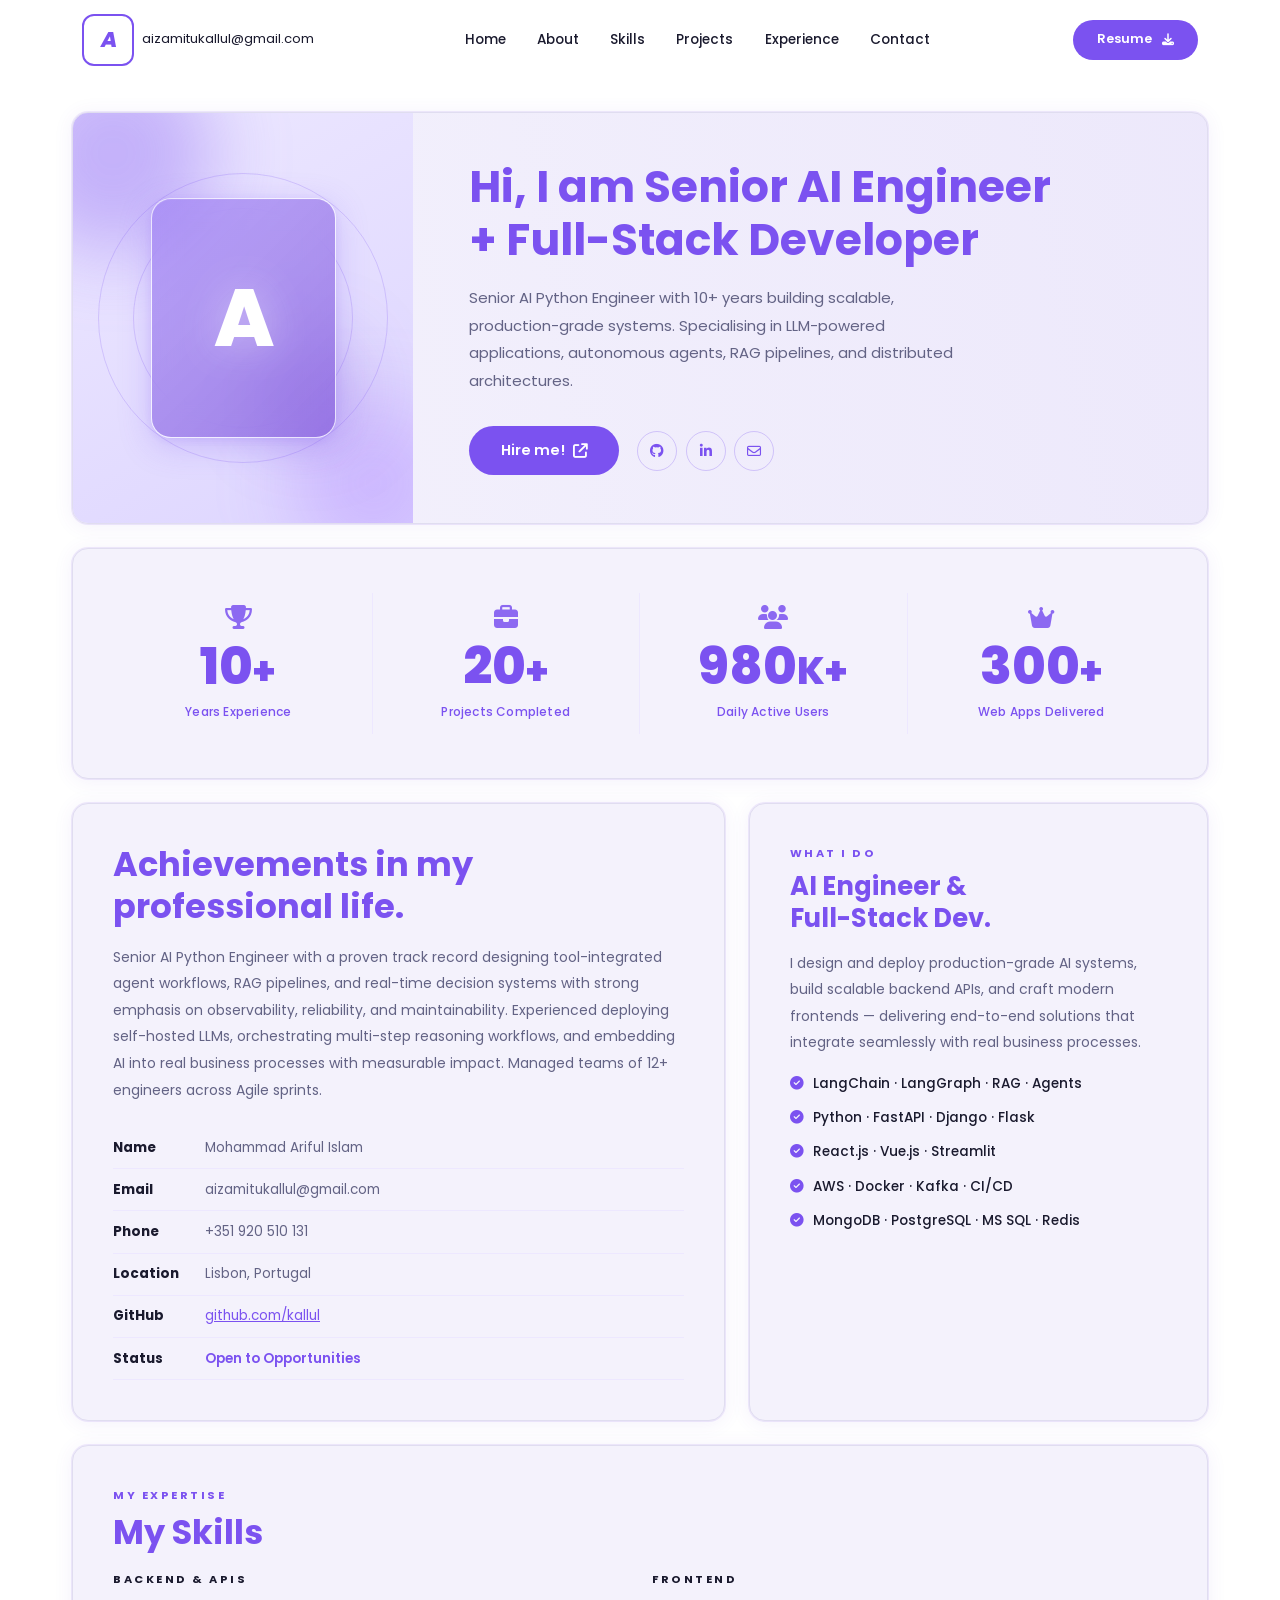
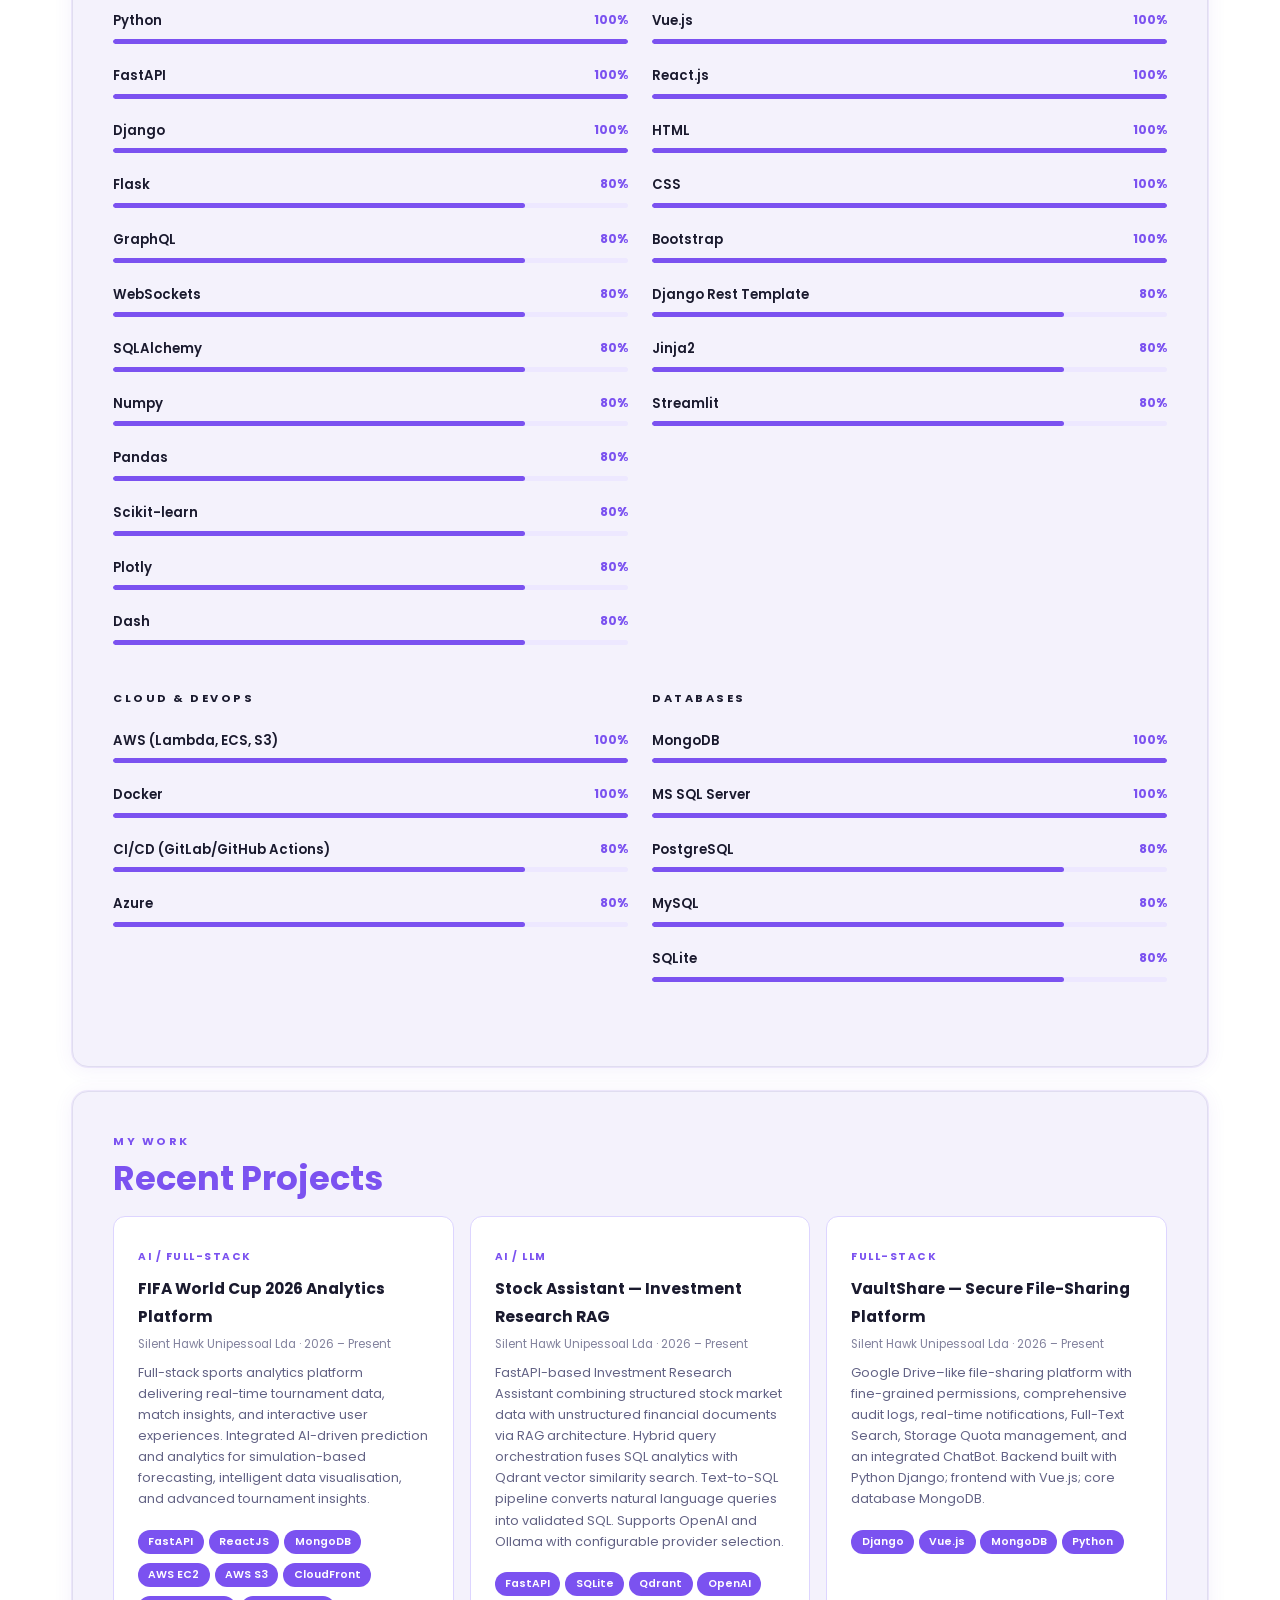
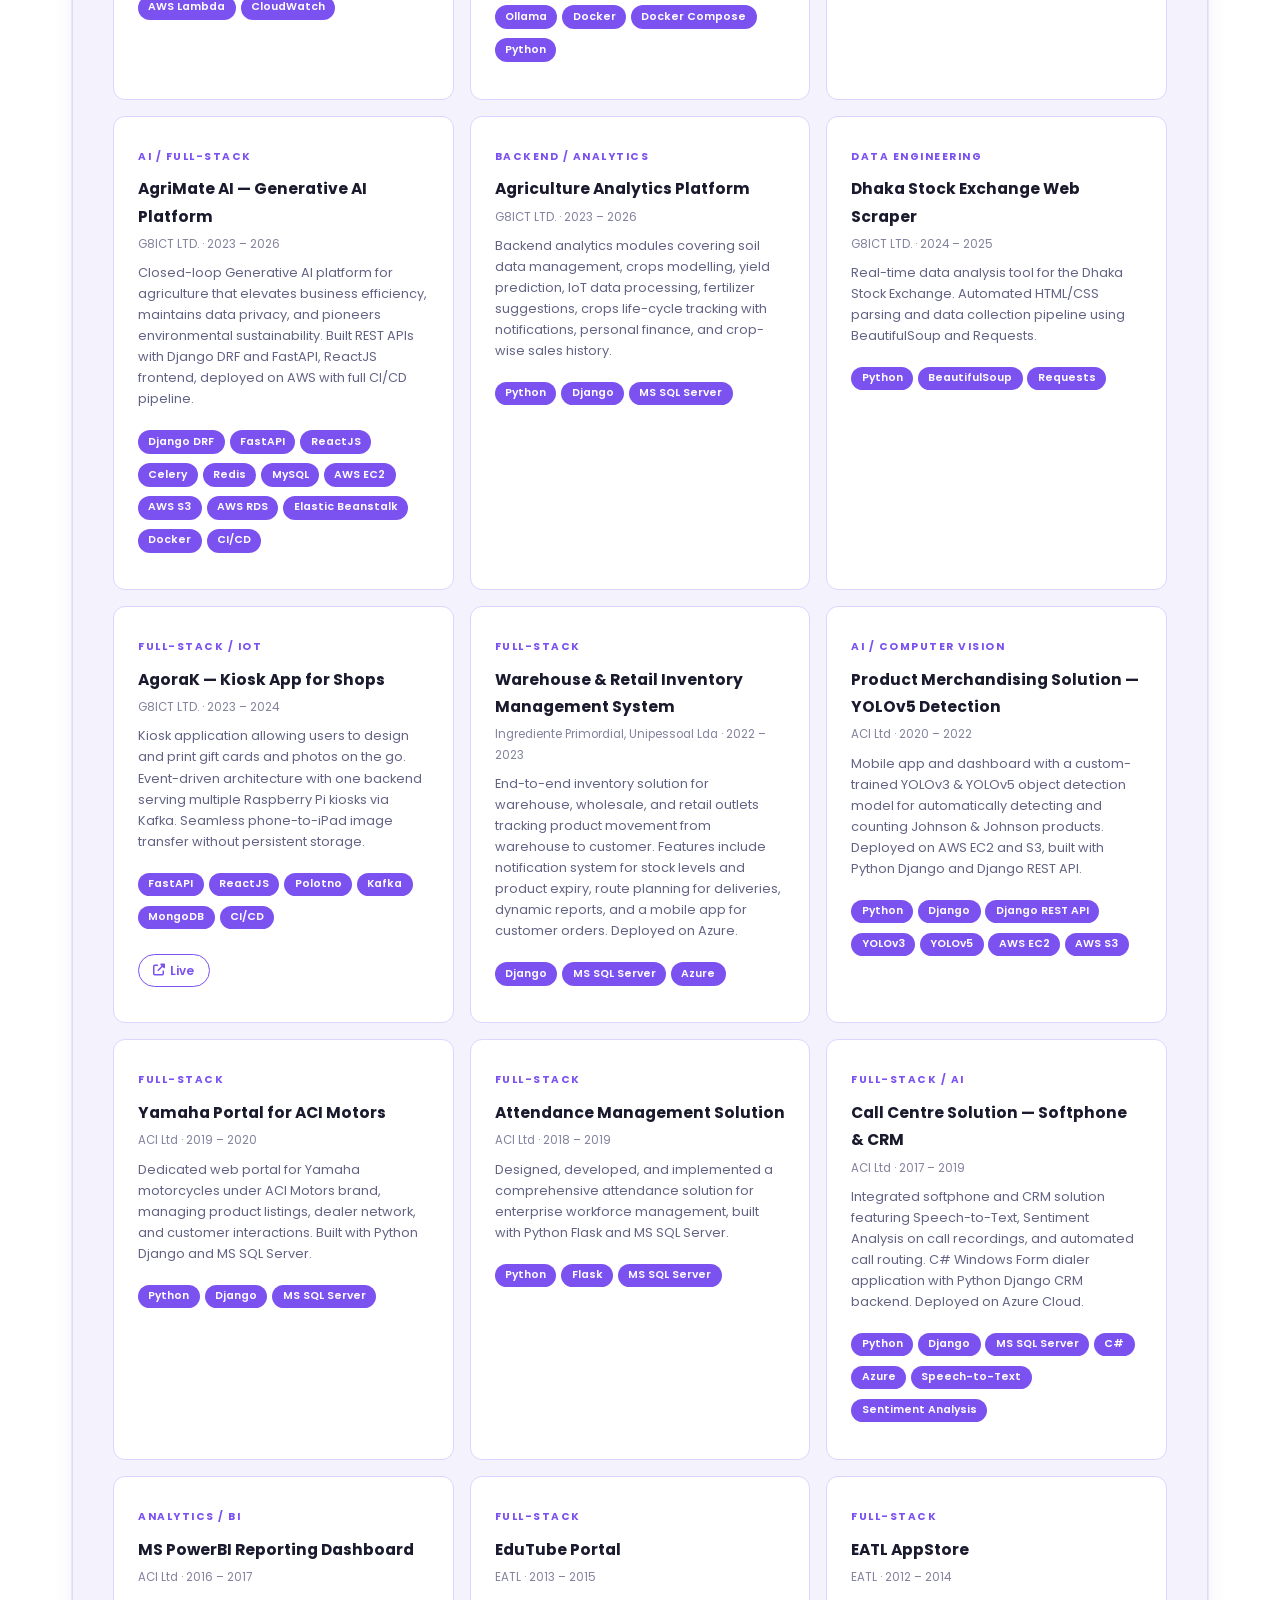
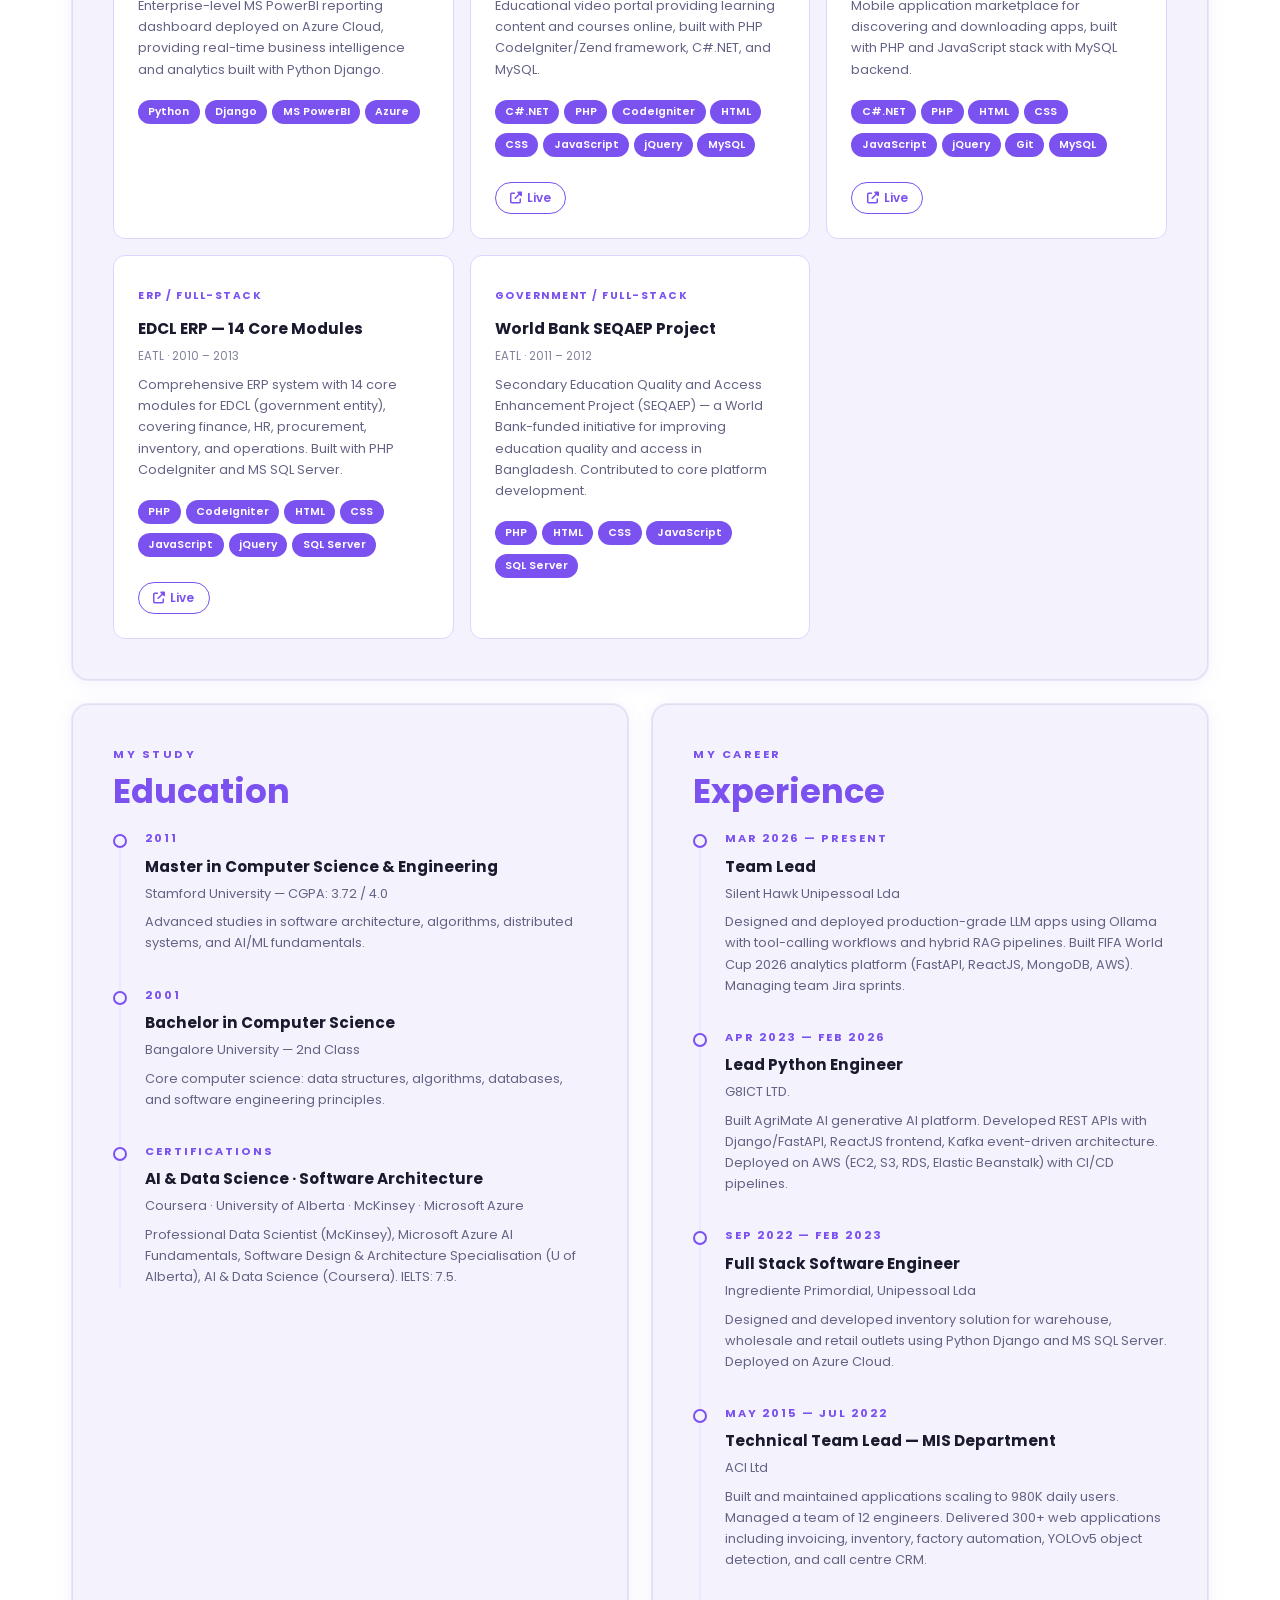
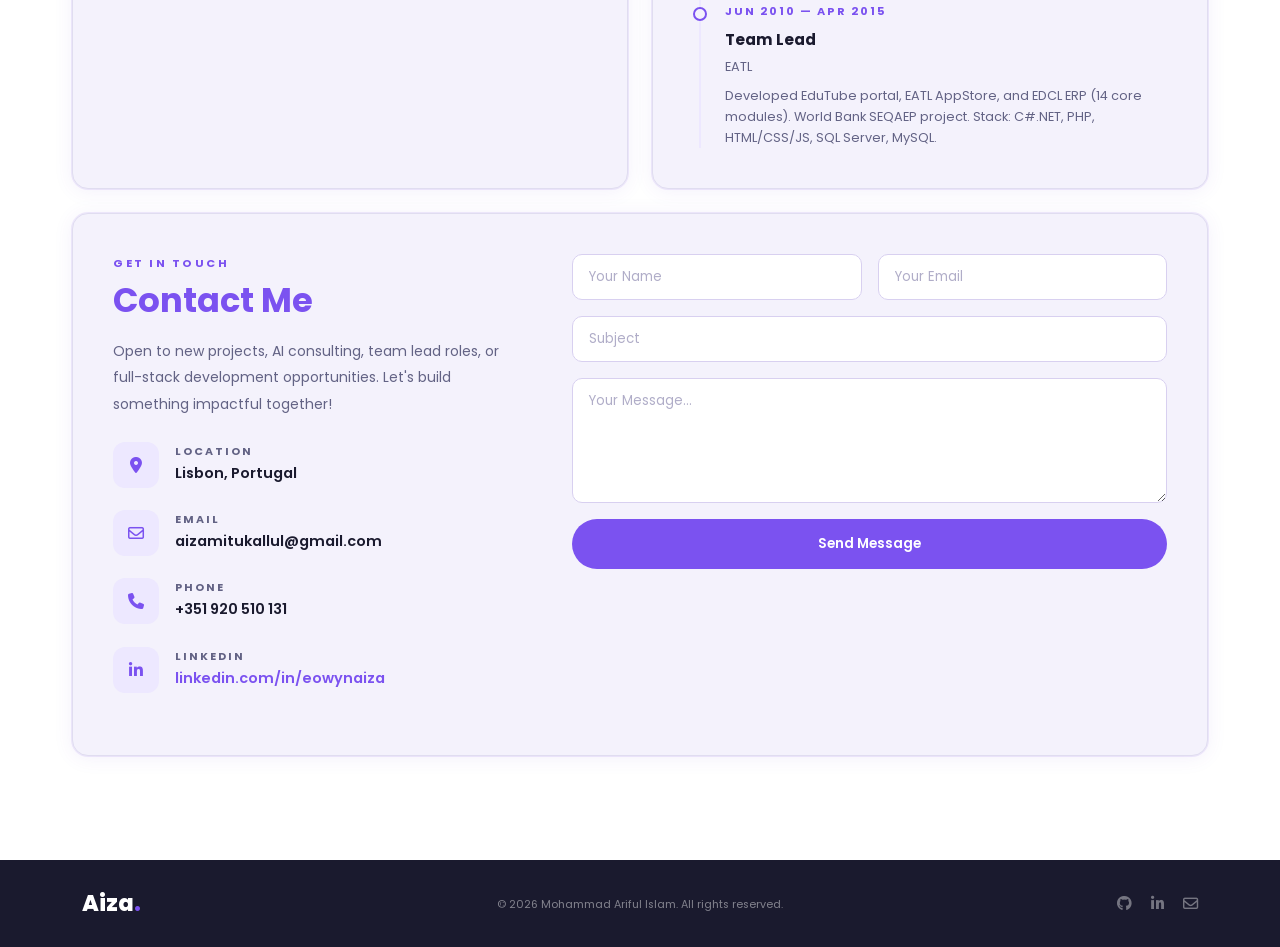
==== docs/index.html @ da704d77 "Deploy static portfolio to GitHub Pages - Rendered FastAPI/Jinja2 templates to static HTML - Embedde" ====
<!DOCTYPE html>
<html lang="en">
<head>
  <meta charset="UTF-8" />
  <meta name="viewport" content="width=device-width, initial-scale=1.0" />
  <title>Mohammad Ariful Islam | Senior AI Python Engineer & Full-Stack Developer</title>

  <!-- Google Fonts: Poppins -->
  <link rel="preconnect" href="https://fonts.googleapis.com">
  <link rel="preconnect" href="https://fonts.gstatic.com" crossorigin>
  <link href="https://fonts.googleapis.com/css2?family=Poppins:wght@300;400;500;600;700;800&display=swap" rel="stylesheet">

  <!-- Font Awesome 6 -->
  <link rel="stylesheet" href="https://cdnjs.cloudflare.com/ajax/libs/font-awesome/6.5.1/css/all.min.css" />

  <!-- Bootstrap 5 -->
  <link href="https://cdn.jsdelivr.net/npm/bootstrap@5.3.3/dist/css/bootstrap.min.css" rel="stylesheet" />

  <!-- Custom CSS -->
  <link rel="stylesheet" href="static/css/custom.css" />
</head>
<body>

  <!-- ─── Navbar ─────────────────────────────────────────────── -->
  <nav class="navbar navbar-expand-lg fixed-top" id="mainNav">
    <div class="container">

      <!-- Brand: logo mark + email -->
      <div class="d-flex align-items-center gap-2 me-4">
        <a href="/" class="brand-mark text-decoration-none">A</a>
        <span class="brand-email d-none d-lg-block">aizamitukallul@gmail.com</span>
      </div>

      <!-- Hamburger -->
      <button class="navbar-toggler" type="button"
              data-bs-toggle="collapse" data-bs-target="#navMenu"
              aria-label="Toggle navigation">
        <span class="navbar-toggler-icon"></span>
      </button>

      <!-- Links + CTA -->
      <div class="collapse navbar-collapse" id="navMenu">
        <ul class="navbar-nav mx-auto align-items-center gap-1">
          <li class="nav-item"><a class="nav-link" href="#hero">Home</a></li>
          <li class="nav-item"><a class="nav-link" href="#about">About</a></li>
          <li class="nav-item"><a class="nav-link" href="#skills">Skills</a></li>
          <li class="nav-item"><a class="nav-link" href="#projects">Projects</a></li>
          <li class="nav-item"><a class="nav-link" href="#experience">Experience</a></li>
          <li class="nav-item"><a class="nav-link" href="#contact">Contact</a></li>
        </ul>
        <a href="#contact" class="btn-resume ms-lg-3">
          Resume <i class="fas fa-download ms-1" style="font-size:.75rem;"></i>
        </a>
      </div>

    </div>
  </nav>

  <!-- ─── Page content ────────────────────────────────────────── -->
  <main>
<div class="content-wrapper">

  <!-- ═══ HERO CARD ════════════════════════════════════════════ -->
  <section id="hero" class="card-block mb-4 hero-section style-2">
    <div class="hero-inner">

      <!-- Profile photo — glass + animated -->
      <div class="hero-photo-col">
        <!-- Animated blurred orbs (background depth) -->
        <span class="ph-orb ph-orb-1"></span>
        <span class="ph-orb ph-orb-2"></span>
        <span class="ph-orb ph-orb-3"></span>
        <!-- Pulsing rings -->
        <span class="ph-ring ph-ring-1"></span>
        <span class="ph-ring ph-ring-2"></span>
        <!-- Glass card -->
        <div class="ph-glass-card">
          <img src="static/images/profile.jpg"
               alt="Mohammad Ariful Islam" class="hero-photo"
               id="heroPhoto"
               onerror="this.style.display='none';document.getElementById('heroFallback').style.display='flex';" />
          <div class="hero-fallback" id="heroFallback">A</div>
        </div>
      </div>

      <!-- Text -->
      <div class="hero-text-col">
        <h1 class="hero-title">
          Hi, I am Senior AI Engineer<br>+ Full-Stack Developer
        </h1>
        <p class="hero-desc">
          Senior AI Python Engineer with 10+ years building scalable, production-grade systems.
          Specialising in LLM-powered applications, autonomous agents, RAG pipelines,
          and distributed architectures.
        </p>
        <div class="hero-actions">
          <a href="#contact" class="btn-hire">
            Hire me! <i class="fas fa-arrow-up-right-from-square"></i>
          </a>
          <div class="hero-socials">
            <a href="https://github.com/kallul" aria-label="GitHub" target="_blank" rel="noopener"><i class="fab fa-github"></i></a>
            <a href="https://www.linkedin.com/in/eowynaiza/" aria-label="LinkedIn" target="_blank" rel="noopener"><i class="fab fa-linkedin-in"></i></a>
            <a href="mailto:aizamitukallul@gmail.com" aria-label="Email"><i class="far fa-envelope"></i></a>
          </div>
        </div>
      </div>

    </div>
  </section>

  <!-- ═══ STATS CARD ═══════════════════════════════════════════ -->
  <section id="stats" class="card-block mb-4">
    <div class="stats-grid">

      <div class="stat-col">
        <i class="fas fa-trophy stat-icon"></i>
        <div class="stat-number-row">
          <span class="stat-num" data-target="10">0</span><span class="stat-sfx">+</span>
        </div>
        <div class="stat-lbl">Years Experience</div>
      </div>

      <div class="stat-col">
        <i class="fas fa-briefcase stat-icon"></i>
        <div class="stat-number-row">
          <span class="stat-num" data-target="20">0</span><span class="stat-sfx">+</span>
        </div>
        <div class="stat-lbl">Projects Completed</div>
      </div>

      <div class="stat-col">
        <i class="fas fa-users stat-icon"></i>
        <div class="stat-number-row">
          <span class="stat-num" data-target="980">0</span><span class="stat-sfx">K+</span>
        </div>
        <div class="stat-lbl">Daily Active Users</div>
      </div>

      <div class="stat-col">
        <i class="fas fa-crown stat-icon"></i>
        <div class="stat-number-row">
          <span class="stat-num" data-target="300">0</span><span class="stat-sfx">+</span>
        </div>
        <div class="stat-lbl">Web Apps Delivered</div>
      </div>

    </div>
  </section>

  <!-- ═══ ABOUT ROW — two cards side by side ═══════════════════ -->
  <div class="row g-4 mb-4">

    <!-- Left: achievements / background -->
    <div class="col-lg-7">
      <section id="about" class="card-block h-100">
        <div class="card-inner">
          <p class="blk-title">
            Achievements in my<br>professional life.
          </p>
          <p class="blk-body">
            Senior AI Python Engineer with a proven track record designing tool-integrated agent
            workflows, RAG pipelines, and real-time decision systems with strong emphasis on
            observability, reliability, and maintainability. Experienced deploying self-hosted LLMs,
            orchestrating multi-step reasoning workflows, and embedding AI into real business processes
            with measurable impact. Managed teams of 12+ engineers across Agile sprints.
          </p>
          <ul class="info-list mt-4">
            <li><span class="info-key">Name</span><span class="info-val">Mohammad Ariful Islam</span></li>
            <li><span class="info-key">Email</span><span class="info-val">aizamitukallul@gmail.com</span></li>
            <li><span class="info-key">Phone</span><span class="info-val">+351 920 510 131</span></li>
            <li><span class="info-key">Location</span><span class="info-val">Lisbon, Portugal</span></li>
            <li><span class="info-key">GitHub</span><span class="info-val"><a href="https://github.com/kallul" target="_blank" rel="noopener" style="color:var(--primary)">github.com/kallul</a></span></li>
            <li><span class="info-key">Status</span><span class="info-val open">Open to Opportunities</span></li>
          </ul>
        </div>
      </section>
    </div>

    <!-- Right: specialty -->
    <div class="col-lg-5">
      <div class="card-block h-100">
        <div class="card-inner">
          <p class="blk-tag">What I Do</p>
          <p class="blk-title sm">AI Engineer &amp;<br>Full-Stack Dev.</p>
          <p class="blk-body">
            I design and deploy production-grade AI systems, build scalable backend
            APIs, and craft modern frontends — delivering end-to-end solutions that
            integrate seamlessly with real business processes.
          </p>
          <div class="specialty-list mt-3">
            <div class="specialty-item">
              <i class="fas fa-check-circle"></i> LangChain · LangGraph · RAG · Agents
            </div>
            <div class="specialty-item">
              <i class="fas fa-check-circle"></i> Python · FastAPI · Django · Flask
            </div>
            <div class="specialty-item">
              <i class="fas fa-check-circle"></i> React.js · Vue.js · Streamlit
            </div>
            <div class="specialty-item">
              <i class="fas fa-check-circle"></i> AWS · Docker · Kafka · CI/CD
            </div>
            <div class="specialty-item">
              <i class="fas fa-check-circle"></i> MongoDB · PostgreSQL · MS SQL · Redis
            </div>
          </div>
        </div>
      </div>
    </div>

  </div>

  <!-- ═══ SKILLS CARD ══════════════════════════════════════════ -->
  <section id="skills" class="card-block mb-4">
    <div class="card-inner">
      <p class="blk-tag">My Expertise</p>
      <p class="blk-title">My Skills</p>
      <div class="row" id="skills-grid">
        <div class="col-12 text-center py-5">
          <div class="spinner-border spinner-border-sm me-2" style="color:var(--primary);" role="status"></div>
          <span class="blk-body">Loading skills…</span>
        </div>
      </div>
    </div>
  </section>

  <!-- ═══ PROJECTS CARD ════════════════════════════════════════ -->
  <section id="projects" class="card-block mb-4">
    <div class="card-inner">
      <p class="blk-tag">My Work</p>
      <p class="blk-title">Recent Projects</p>
      <div class="row g-3" id="projects-grid">
        <div class="col-12 text-center py-5">
          <div class="spinner-border spinner-border-sm me-2" style="color:var(--primary);" role="status"></div>
          <span class="blk-body">Loading projects…</span>
        </div>
      </div>
    </div>
  </section>

  <!-- ═══ EXPERIENCE ROW — two cards ══════════════════════════ -->
  <div class="row g-4 mb-4" id="experience">

    <!-- Education -->
    <div class="col-lg-6">
      <div class="card-block h-100">
        <div class="card-inner">
          <p class="blk-tag">My Study</p>
          <p class="blk-title">Education</p>
          <div class="timeline">

            <div class="timeline-item">
              <div class="tl-date">2011</div>
              <div class="tl-role">Master in Computer Science &amp; Engineering</div>
              <div class="tl-co">Stamford University — CGPA: 3.72 / 4.0</div>
              <div class="tl-desc">Advanced studies in software architecture, algorithms, distributed systems, and AI/ML fundamentals.</div>
            </div>

            <div class="timeline-item">
              <div class="tl-date">2001</div>
              <div class="tl-role">Bachelor in Computer Science</div>
              <div class="tl-co">Bangalore University — 2nd Class</div>
              <div class="tl-desc">Core computer science: data structures, algorithms, databases, and software engineering principles.</div>
            </div>

            <div class="timeline-item">
              <div class="tl-date">Certifications</div>
              <div class="tl-role">AI &amp; Data Science · Software Architecture</div>
              <div class="tl-co">Coursera · University of Alberta · McKinsey · Microsoft Azure</div>
              <div class="tl-desc">Professional Data Scientist (McKinsey), Microsoft Azure AI Fundamentals, Software Design &amp; Architecture Specialisation (U of Alberta), AI &amp; Data Science (Coursera). IELTS: 7.5.</div>
            </div>

          </div>
        </div>
      </div>
    </div>

    <!-- Work Experience -->
    <div class="col-lg-6">
      <div class="card-block h-100">
        <div class="card-inner">
          <p class="blk-tag">My Career</p>
          <p class="blk-title">Experience</p>
          <div class="timeline">

            <div class="timeline-item">
              <div class="tl-date">Mar 2026 — Present</div>
              <div class="tl-role">Team Lead</div>
              <div class="tl-co">Silent Hawk Unipessoal Lda</div>
              <div class="tl-desc">Designed and deployed production-grade LLM apps using Ollama with tool-calling workflows and hybrid RAG pipelines. Built FIFA World Cup 2026 analytics platform (FastAPI, ReactJS, MongoDB, AWS). Managing team Jira sprints.</div>
            </div>

            <div class="timeline-item">
              <div class="tl-date">Apr 2023 — Feb 2026</div>
              <div class="tl-role">Lead Python Engineer</div>
              <div class="tl-co">G8ICT LTD.</div>
              <div class="tl-desc">Built AgriMate AI generative AI platform. Developed REST APIs with Django/FastAPI, ReactJS frontend, Kafka event-driven architecture. Deployed on AWS (EC2, S3, RDS, Elastic Beanstalk) with CI/CD pipelines.</div>
            </div>

            <div class="timeline-item">
              <div class="tl-date">Sep 2022 — Feb 2023</div>
              <div class="tl-role">Full Stack Software Engineer</div>
              <div class="tl-co">Ingrediente Primordial, Unipessoal Lda</div>
              <div class="tl-desc">Designed and developed inventory solution for warehouse, wholesale and retail outlets using Python Django and MS SQL Server. Deployed on Azure Cloud.</div>
            </div>

            <div class="timeline-item">
              <div class="tl-date">May 2015 — Jul 2022</div>
              <div class="tl-role">Technical Team Lead — MIS Department</div>
              <div class="tl-co">ACI Ltd</div>
              <div class="tl-desc">Built and maintained applications scaling to 980K daily users. Managed a team of 12 engineers. Delivered 300+ web applications including invoicing, inventory, factory automation, YOLOv5 object detection, and call centre CRM.</div>
            </div>

            <div class="timeline-item">
              <div class="tl-date">Jun 2010 — Apr 2015</div>
              <div class="tl-role">Team Lead</div>
              <div class="tl-co">EATL</div>
              <div class="tl-desc">Developed EduTube portal, EATL AppStore, and EDCL ERP (14 core modules). World Bank SEQAEP project. Stack: C#.NET, PHP, HTML/CSS/JS, SQL Server, MySQL.</div>
            </div>

          </div>
        </div>
      </div>
    </div>

  </div>

  <!-- ═══ CONTACT CARD ════════════════════════════════════════ -->
  <section id="contact" class="card-block mb-4">
    <div class="card-inner">
      <div class="row g-5">

        <!-- Info -->
        <div class="col-lg-5">
          <p class="blk-tag">Get In Touch</p>
          <p class="blk-title">Contact Me</p>
          <p class="blk-body mb-4">
            Open to new projects, AI consulting, team lead roles, or full-stack
            development opportunities. Let's build something impactful together!
          </p>

          <div class="contact-item">
            <div class="contact-icon"><i class="fas fa-map-marker-alt"></i></div>
            <div>
              <div class="contact-lbl">Location</div>
              <div class="contact-val">Lisbon, Portugal</div>
            </div>
          </div>

          <div class="contact-item">
            <div class="contact-icon"><i class="far fa-envelope"></i></div>
            <div>
              <div class="contact-lbl">Email</div>
              <div class="contact-val">aizamitukallul@gmail.com</div>
            </div>
          </div>

          <div class="contact-item">
            <div class="contact-icon"><i class="fas fa-phone"></i></div>
            <div>
              <div class="contact-lbl">Phone</div>
              <div class="contact-val">+351 920 510 131</div>
            </div>
          </div>

          <div class="contact-item">
            <div class="contact-icon"><i class="fab fa-linkedin-in"></i></div>
            <div>
              <div class="contact-lbl">LinkedIn</div>
              <div class="contact-val">
                <a href="https://www.linkedin.com/in/eowynaiza/" target="_blank" rel="noopener"
                   style="color:var(--primary);text-decoration:none;">linkedin.com/in/eowynaiza</a>
              </div>
            </div>
          </div>

        </div>

        <!-- Form -->
        <div class="col-lg-7">
          <form id="contact-form">
            <div class="row g-3">
              <div class="col-md-6">
                <input type="text" class="form-control" id="name" placeholder="Your Name" required />
              </div>
              <div class="col-md-6">
                <input type="email" class="form-control" id="email" placeholder="Your Email" required />
              </div>
              <div class="col-12">
                <input type="text" class="form-control" id="subject" placeholder="Subject" required />
              </div>
              <div class="col-12">
                <textarea class="form-control" id="message" rows="5" placeholder="Your Message…" required></textarea>
              </div>
              <div class="col-12">
                <button type="submit" class="btn-send">Send Message</button>
              </div>
              <div class="col-12">
                <div id="form-feedback"></div>
              </div>
            </div>
          </form>
        </div>

      </div>
    </div>
  </section>

</div>
</main>

  <!-- ─── Footer ──────────────────────────────────────────────── -->
  <footer>
    <div class="container">
      <div class="row align-items-center py-4">
        <div class="col-md-4 mb-3 mb-md-0">
          <div class="footer-logo">Aiza<span style="color:var(--primary)">.</span></div>
        </div>
        <div class="col-md-4 text-center mb-3 mb-md-0">
          <small>&copy; 2026 Mohammad Ariful Islam. All rights reserved.</small>
        </div>
        <div class="col-md-4 text-md-end">
          <a href="https://github.com/kallul" class="footer-social me-3" aria-label="GitHub" target="_blank" rel="noopener"><i class="fab fa-github"></i></a>
          <a href="https://www.linkedin.com/in/eowynaiza/" class="footer-social me-3" aria-label="LinkedIn" target="_blank" rel="noopener"><i class="fab fa-linkedin-in"></i></a>
          <a href="mailto:aizamitukallul@gmail.com" class="footer-social" aria-label="Email"><i class="far fa-envelope"></i></a>
        </div>
      </div>
    </div>
  </footer>

  <!-- Bootstrap JS -->
  <script src="https://cdn.jsdelivr.net/npm/bootstrap@5.3.3/dist/js/bootstrap.bundle.min.js"></script>
  <script src="static/js/main.js"></script>
</body>
</html>
---- docs/static/css/custom.css ----
/* ══════════════════════════════════════════════════════════════
   Gerold index-2-light — exact match
   Purple: #7B52F0 | Cards: #FFFFFF | BG: lavender gradient
══════════════════════════════════════════════════════════════ */

/* ─── Variables ─────────────────────────────────────────────── */
:root {
  --primary: #7b52f0;
  --primary-hover: #6637e8;
  --primary-light: #ede8ff;
  --card: var(--tj-off-white);
  --dark: #1a1a2e;
  --text: #636385;
  --radius: 16px;
  --card-shadow:
    0 2px 20px rgba(100, 60, 200, 0.08), 0 0 0 1px rgba(160, 130, 230, 0.15);
  --tj-off-white:     #f4f2fc;
  --tj-grey-2:        #e0ddf0;
  --tj-theme-primary: #7b52f0;
}

/* ─── Reset / Base ───────────────────────────────────────────── */
*,
*::before,
*::after {
  box-sizing: border-box;
}

html {
  scroll-behavior: smooth;
  scroll-padding-top: 80px;
}

body {
  font-family: 'Poppins', sans-serif;
  color: var(--text);
  line-height: 1.75;
  padding-top: 80px;
  background: #ffffff;
  min-height: 100vh;
}

/* ─── Content wrapper — white background ─────────────────────── */
.content-wrapper {
  max-width: 1200px;
  margin: 0 auto;
  padding: 2rem 2rem 5rem;
  background: #ffffff;
}

/* ─── Card block ─────────────────────────────────────────────── */
.card-block {
  background: var(--card);
  border-radius: var(--radius);
  overflow: hidden;
  border: 1px solid var(--tj-grey-2);
  box-shadow: var(--card-shadow);
}

/* ─── Navbar ─────────────────────────────────────────────────── */
#mainNav {
  background: #ffffff;
  /* box-shadow: 0 1px 0 rgba(100, 60, 200, 0.08); */
  padding: 0.85rem 0;
  transition:
    background 0.3s ease,
    box-shadow 0.3s ease;
}

#mainNav.scrolled {
  background: var(--tj-off-white);
  box-shadow: 0 4px 20px rgba(100, 60, 200, 0.1);
}

/* Outlined rounded-square logo — matches Gerold bordered "G" mark */
.brand-mark {
  width: 52px;
  height: 52px;
  border: 2.5px solid var(--primary);
  border-radius: 12px;
  background: #ffffff;
  display: inline-flex;
  align-items: center;
  justify-content: center;
  color: var(--primary);
  font-weight: 800;
  font-size: 1.35rem;
  text-decoration: none;
  flex-shrink: 0;
  font-style: italic;
  letter-spacing: -1px;
}

.brand-email {
  font-size: 0.82rem;
  color: var(--dark); /* dark navy — matches screenshot */
  font-weight: 400;
}

/* Nav links */
.navbar-nav .nav-link {
  color: var(--dark) !important;
  font-size: 0.85rem;
  font-weight: 500;
  padding: 0.4rem 0.85rem !important;
  transition: color 0.2s;
  position: relative;
}

/* Underline indicator — exact match to screenshot */
.navbar-nav .nav-link::after {
  content: '';
  position: absolute;
  bottom: -2px;
  left: 0.85rem;
  right: 0.85rem;
  height: 2px;
  background: var(--primary);
  border-radius: 2px;
  transform: scaleX(0);
  transition: transform 0.25s;
}

.navbar-nav .nav-link:hover::after,
.navbar-nav .nav-link.active::after {
  transform: scaleX(1);
}

.navbar-nav .nav-link:hover,
.navbar-nav .nav-link.active {
  color: var(--primary) !important;
}

/* Resume pill button */
.btn-resume {
  display: inline-flex;
  align-items: center;
  gap: 0.4rem;
  background: var(--primary);
  color: #fff !important;
  border-radius: 999px;
  padding: 0.55rem 1.5rem;
  font-size: 0.8rem;
  font-weight: 600;
  text-decoration: none;
  transition: background 0.2s;
  white-space: nowrap;
}

.btn-resume:hover {
  background: var(--primary-hover);
  color: #fff !important;
}

/* Hamburger on light navbar */
.navbar-toggler {
  border-color: rgba(123, 82, 240, 0.2);
}
.navbar-toggler-icon {
  background-image: url("data:image/svg+xml,%3csvg xmlns='http://www.w3.org/2000/svg' viewBox='0 0 30 30'%3e%3cpath stroke='%237B52F0' stroke-linecap='round' stroke-miterlimit='10' stroke-width='2' d='M4 7h22M4 15h22M4 23h22'/%3e%3c/svg%3e");
}

/* ─── Hero ───────────────────────────────────────────────────── */
.hero-section.style-2 {
  position: relative;
  overflow: hidden;
}

.hero-section.style-2::before {
  content: '';
  position: absolute;
  inset: 0;
  background: linear-gradient(260deg, var(--tj-theme-primary) 0%, rgba(115, 67, 210, 0) 100%);
  opacity: 0.06;
  pointer-events: none;
  z-index: 0;
}

.hero-section.style-2 .hero-inner {
  position: relative;
  z-index: 1;
}

.hero-inner {
  display: flex;
  flex-direction: row;
  align-items: stretch;
  min-height: 380px;
}

/* ── Hero photo column — glass + animated ─────────────────────── */
.hero-photo-col {
  width: 30%;
  min-width: 260px;
  max-width: 380px;
  flex-shrink: 0;
  position: relative;
  overflow: hidden;
  display: flex;
  align-items: center;
  justify-content: center;
  padding: 2.5rem 1.5rem;
  /* Animated gradient background */
  background: linear-gradient(150deg, #ede8ff 0%, #ddd5ff 50%, #cfc5ff 100%);
  background-size: 200% 200%;
  animation: bgShift 8s ease-in-out infinite;
}

/* ── Animated blur orbs (depth layer) ─────────────────────────── */
.ph-orb {
  position: absolute;
  border-radius: 50%;
  pointer-events: none;
  filter: blur(38px);
}

.ph-orb-1 {
  width: 200px; height: 200px;
  background: rgba(123, 82, 240, 0.35);
  top: -60px; left: -60px;
  animation: orbDrift1 8s ease-in-out infinite;
}

.ph-orb-2 {
  width: 160px; height: 160px;
  background: rgba(160, 110, 255, 0.28);
  bottom: -40px; right: -40px;
  animation: orbDrift2 10s ease-in-out infinite;
}

.ph-orb-3 {
  width: 100px; height: 100px;
  background: rgba(100, 50, 200, 0.22);
  top: 55%; left: 55%;
  animation: orbDrift3 6s ease-in-out infinite;
}

/* ── Pulsing rings ─────────────────────────────────────────────── */
.ph-ring {
  position: absolute;
  border-radius: 50%;
  border: 1.5px solid rgba(123, 82, 240, 0.22);
  top: 50%; left: 50%;
  transform: translate(-50%, -50%);
  pointer-events: none;
}

.ph-ring-1 {
  width: 220px; height: 220px;
  animation: ringPulse 3.5s ease-in-out infinite;
}

.ph-ring-2 {
  width: 290px; height: 290px;
  animation: ringPulse 3.5s ease-in-out infinite 0.7s;
}

/* ── Glass card wrapping the photo ────────────────────────────── */
.ph-glass-card {
  position: relative;
  z-index: 2;
  width: 185px;
  height: 240px;
  border-radius: 20px;
  overflow: hidden;
  /* Glass morphism */
  background: rgba(255, 255, 255, 0.18);
  backdrop-filter: blur(14px);
  -webkit-backdrop-filter: blur(14px);
  border: 1px solid rgba(255, 255, 255, 0.45);
  box-shadow:
    0 8px 32px rgba(123, 82, 240, 0.25),
    0 2px 8px rgba(123, 82, 240, 0.12),
    inset 0 1px 0 rgba(255, 255, 255, 0.35);
  animation: floatCard 4s ease-in-out infinite;
}

.hero-photo {
  width: 100%;
  height: 100%;
  object-fit: cover;
  object-position: top center;
  display: block;
}

.hero-fallback {
  display: none;
  width: 100%;
  height: 100%;
  background: linear-gradient(135deg,
    rgba(123, 82, 240, 0.45) 0%,
    rgba(100, 50, 210, 0.55) 100%);
  align-items: center;
  justify-content: center;
  font-size: 5rem;
  font-weight: 800;
  color: #fff;
  letter-spacing: -2px;
  text-shadow: 0 0 40px rgba(255, 255, 255, 0.4);
}

/* ── Keyframe animations ───────────────────────────────────────── */
@keyframes bgShift {
  0%, 100% { background-position: 0% 50%; }
  50%       { background-position: 100% 50%; }
}

@keyframes floatCard {
  0%, 100% { transform: translateY(0px); }
  50%       { transform: translateY(-10px); }
}

@keyframes ringPulse {
  0%, 100% { opacity: 0.15; transform: translate(-50%, -50%) scale(0.96); }
  50%       { opacity: 0.45; transform: translate(-50%, -50%) scale(1.02); }
}

@keyframes orbDrift1 {
  0%, 100% { transform: translate(0, 0); }
  33%       { transform: translate(25px, 18px); }
  66%       { transform: translate(-12px, 28px); }
}

@keyframes orbDrift2 {
  0%, 100% { transform: translate(0, 0); }
  50%       { transform: translate(-22px, -18px); }
}

@keyframes orbDrift3 {
  0%, 100% { transform: translate(0, 0) scale(1); }
  50%       { transform: translate(-18px, 12px) scale(1.25); }
}

/* Right: text column */
.hero-text-col {
  flex: 1;
  padding: 3rem 3.5rem;
  display: flex;
  flex-direction: column;
  justify-content: center;
}

.hero-title {
  font-size: clamp(1.8rem, 3.5vw, 2.75rem);
  font-weight: 700;
  color: var(--primary);
  line-height: 1.2;
  margin-bottom: 1.1rem;
}

.hero-desc {
  font-size: 0.93rem;
  color: var(--text);
  line-height: 1.85;
  margin-bottom: 2rem;
  max-width: 500px;
}

.hero-actions {
  display: flex;
  align-items: center;
  gap: 1.1rem;
  flex-wrap: wrap;
}

/* "Hire me!" pill */
.btn-hire {
  display: inline-flex;
  align-items: center;
  gap: 0.5rem;
  background: var(--primary);
  color: #fff;
  border-radius: 999px;
  padding: 0.75rem 2rem;
  font-size: 0.9rem;
  font-weight: 600;
  text-decoration: none;
  transition:
    background 0.2s,
    transform 0.15s;
}

.btn-hire:hover {
  background: var(--primary-hover);
  color: #fff;
  transform: translateY(-1px);
}

/* Social icon circles */
.hero-socials {
  display: flex;
  gap: 0.55rem;
}

.hero-socials a {
  width: 40px;
  height: 40px;
  border-radius: 50%;
  border: 1.5px solid rgba(123, 82, 240, 0.28);
  display: flex;
  align-items: center;
  justify-content: center;
  color: var(--primary);
  font-size: 0.88rem;
  text-decoration: none;
  transition: all 0.2s;
}

.hero-socials a:hover {
  background: var(--primary);
  border-color: var(--primary);
  color: #fff;
}

/* ─── Stats — white card ─────────────────────────────────────── */
.stats-grid {
  display: grid;
  grid-template-columns: repeat(4, 1fr);
  padding: 2.75rem 2rem;
  text-align: center;
}

.stat-col {
  padding: 0.75rem 1rem;
  border-right: 1px solid #ede8ff;
}

.stat-col:last-child {
  border-right: none;
}

.stat-icon {
  font-size: 1.5rem;
  color: var(--primary);
  display: block;
  margin-bottom: 0.75rem;
  opacity: 0.85;
}

.stat-number-row {
  line-height: 1;
  margin-bottom: 0.5rem;
}

.stat-num {
  font-size: clamp(2.2rem, 4vw, 3.2rem);
  font-weight: 800;
  color: var(--primary);
}

.stat-sfx {
  font-size: clamp(1.6rem, 3vw, 2.4rem);
  font-weight: 800;
  color: var(--primary);
}

.stat-lbl {
  font-size: 0.75rem;
  font-weight: 500;
  color: var(--primary);
  letter-spacing: 0.2px;
}

/* ─── Inner padding for non-hero cards ──────────────────────── */
.card-inner {
  padding: 2.5rem;
}

/* ─── Block typography (section labels / headings / body) ─────── */
.blk-tag {
  font-size: 0.7rem;
  font-weight: 700;
  letter-spacing: 2.5px;
  text-transform: uppercase;
  color: var(--primary);
  margin-bottom: 0.4rem;
  display: block;
}

.blk-title {
  font-size: clamp(1.5rem, 2.8vw, 2.1rem);
  font-weight: 700;
  color: var(--primary);
  line-height: 1.25;
  margin-bottom: 1rem;
}

.blk-title.sm {
  font-size: clamp(1.3rem, 2vw, 1.7rem);
}

.blk-body {
  font-size: 0.875rem;
  color: var(--text);
  line-height: 1.9;
}

/* ─── About: info list ──────────────────────────────────────── */
.info-list {
  list-style: none;
  padding: 0;
  margin: 0;
}

.info-list li {
  display: flex;
  align-items: baseline;
  gap: 0.75rem;
  padding: 0.55rem 0;
  border-bottom: 1px solid #ede8ff;
  font-size: 0.84rem;
}

.info-key {
  font-weight: 700;
  color: var(--dark);
  min-width: 80px;
  flex-shrink: 0;
}
.info-val {
  color: var(--text);
}
.info-val.open {
  color: var(--primary);
  font-weight: 600;
}

/* ─── Specialty list ────────────────────────────────────────── */
.specialty-list {
  display: flex;
  flex-direction: column;
  gap: 0.65rem;
}

.specialty-item {
  font-size: 0.85rem;
  font-weight: 500;
  color: var(--dark);
  display: flex;
  align-items: center;
  gap: 0.6rem;
}

.specialty-item i {
  color: var(--primary);
  flex-shrink: 0;
}

/* ─── Skills ─────────────────────────────────────────────────── */
.skill-cat-label {
  font-size: 0.7rem;
  font-weight: 700;
  letter-spacing: 2.5px;
  text-transform: uppercase;
  color: var(--dark);
  margin-bottom: 1.25rem;
}

.skill-item {
  margin-bottom: 1.25rem;
}

.skill-header {
  display: flex;
  justify-content: space-between;
  margin-bottom: 0.4rem;
}

.skill-name {
  font-size: 0.83rem;
  font-weight: 600;
  color: var(--dark);
}
.skill-pct {
  font-size: 0.78rem;
  font-weight: 700;
  color: var(--primary);
}

.skill-track {
  height: 5px;
  background: var(--primary-light);
  border-radius: 999px;
  overflow: hidden;
}

.skill-fill {
  height: 100%;
  background: var(--primary);
  border-radius: 999px;
  width: 0;
  transition: width 1.2s cubic-bezier(0.25, 0.46, 0.45, 0.94);
}

/* ─── Projects ───────────────────────────────────────────────── */
.proj-card {
  background: #ffffff;
  border: 1px solid #ddd5ff;
  border-radius: 12px;
  padding: 1.5rem;
  height: 100%;
  transition:
    box-shadow 0.25s,
    transform 0.25s;
}

.proj-card:hover {
  box-shadow: 0 8px 28px rgba(123, 82, 240, 0.13);
  transform: translateY(-3px);
}

.proj-card-img {
  background: #ffffff;
  border: 1px solid #ddd5ff;
  border-radius: 12px;
  overflow: hidden;
  height: 100%;
  transition:
    box-shadow 0.25s,
    transform 0.25s;
}

.proj-card-img:hover {
  box-shadow: 0 8px 28px rgba(123, 82, 240, 0.12);
  transform: translateY(-3px);
}

.proj-card-img img {
  width: 100%;
  height: 180px;
  object-fit: cover;
  display: block;
}

.proj-card-img .proj-body {
  padding: 1.25rem;
}

.proj-tag {
  display: inline-block;
  background: var(--primary);
  color: #fff;
  font-size: 0.67rem;
  font-weight: 600;
  padding: 0.15rem 0.65rem;
  border-radius: 999px;
  margin-right: 0.3rem;
  margin-bottom: 0.3rem;
}

.proj-category {
  display: inline-block;
  font-size: 0.65rem;
  font-weight: 700;
  letter-spacing: 1.5px;
  text-transform: uppercase;
  color: var(--primary);
  margin-bottom: 0.4rem;
}

.proj-name {
  font-size: 0.97rem;
  font-weight: 700;
  color: var(--dark);
  margin: 0.2rem 0 0.25rem;
  display: block;
}

.proj-meta {
  font-size: 0.72rem;
  color: var(--text);
  margin-bottom: 0.5rem;
  opacity: 0.8;
}

.proj-desc {
  font-size: 0.8rem;
  color: var(--text);
  line-height: 1.65;
}

.btn-proj {
  display: inline-flex;
  align-items: center;
  gap: 0.3rem;
  font-size: 0.75rem;
  font-weight: 600;
  color: var(--primary);
  text-decoration: none;
  border: 1.5px solid var(--primary);
  border-radius: 999px;
  padding: 0.3rem 0.9rem;
  margin-top: 0.75rem;
  margin-right: 0.4rem;
  transition: all 0.2s;
}

.btn-proj:hover {
  background: var(--primary);
  color: #fff;
}

/* ─── Timeline ───────────────────────────────────────────────── */
.timeline {
  position: relative;
  padding-left: 2rem;
}

.timeline::before {
  content: '';
  position: absolute;
  left: 6px;
  top: 8px;
  bottom: 0;
  width: 2px;
  background: var(--primary-light);
}

.timeline-item {
  position: relative;
  margin-bottom: 2rem;
}
.timeline-item:last-child {
  margin-bottom: 0;
}

.timeline-item::before {
  content: '';
  position: absolute;
  left: -2rem;
  top: 5px;
  width: 14px;
  height: 14px;
  border: 2.5px solid var(--primary);
  background: var(--card);
  border-radius: 50%;
}

.tl-date {
  font-size: 0.7rem;
  font-weight: 700;
  letter-spacing: 2px;
  text-transform: uppercase;
  color: var(--primary);
  margin-bottom: 0.3rem;
}

.tl-role {
  font-size: 0.95rem;
  font-weight: 700;
  color: var(--dark);
  margin-bottom: 0.15rem;
}
.tl-co {
  font-size: 0.8rem;
  color: var(--text);
  margin-bottom: 0.4rem;
}
.tl-desc {
  font-size: 0.8rem;
  color: var(--text);
  line-height: 1.65;
}

/* ─── Contact ────────────────────────────────────────────────── */
.contact-item {
  display: flex;
  align-items: flex-start;
  gap: 1rem;
  margin-bottom: 1.4rem;
}

.contact-icon {
  width: 46px;
  height: 46px;
  border-radius: 12px;
  background: var(--primary-light);
  display: flex;
  align-items: center;
  justify-content: center;
  color: var(--primary);
  font-size: 1rem;
  flex-shrink: 0;
}

.contact-lbl {
  font-size: 0.68rem;
  font-weight: 700;
  letter-spacing: 2px;
  text-transform: uppercase;
  color: var(--text);
}

.contact-val {
  font-size: 0.9rem;
  font-weight: 600;
  color: var(--dark);
}

/* Form inputs */
.form-control {
  border: 1.5px solid #d8d0f0;
  border-radius: 10px;
  padding: 0.75rem 1rem;
  font-family: 'Poppins', sans-serif;
  font-size: 0.83rem;
  color: var(--dark);
  background: #ffffff;
  transition:
    border-color 0.2s,
    box-shadow 0.2s;
}

.form-control::placeholder {
  color: #b0adc8;
}

.form-control:focus {
  border-color: var(--primary);
  box-shadow: 0 0 0 3px rgba(123, 82, 240, 0.1);
  outline: none;
  background: #fff;
}

.btn-send {
  background: var(--primary);
  color: #fff;
  border: none;
  border-radius: 999px;
  padding: 0.8rem 2rem;
  font-family: 'Poppins', sans-serif;
  font-size: 0.85rem;
  font-weight: 600;
  cursor: pointer;
  transition:
    background 0.2s,
    transform 0.15s;
  width: 100%;
}

.btn-send:hover {
  background: var(--primary-hover);
  transform: translateY(-1px);
}
.btn-send:disabled {
  opacity: 0.65;
  cursor: not-allowed;
  transform: none;
}

/* ─── Footer ─────────────────────────────────────────────────── */
footer {
  background: var(--dark);
  color: rgba(255, 255, 255, 0.45);
  font-size: 0.78rem;
}

.footer-logo {
  font-size: 1.4rem;
  font-weight: 800;
  color: #fff;
}

.footer-social {
  color: rgba(255, 255, 255, 0.4);
  text-decoration: none;
  font-size: 0.95rem;
  transition: color 0.2s;
}

.footer-social:hover {
  color: var(--primary);
}

/* ─── Alert overrides ────────────────────────────────────────── */
.alert {
  border-radius: 10px;
  font-size: 0.83rem;
  border: none;
}

.alert-success {
  background: #edfaf3;
  color: #1a7a4a;
}
.alert-danger {
  background: #fff0f0;
  color: #b91c1c;
}

/* ─── Responsive ─────────────────────────────────────────────── */
@media (max-width: 991.98px) {
  .hero-inner {
    flex-direction: column;
  }

  .hero-photo-col {
    width: 100%;
    min-width: unset;
    max-width: unset;
    height: 300px;
    padding: 1.5rem;
  }

  .ph-ring-1 { width: 180px; height: 180px; }
  .ph-ring-2 { width: 240px; height: 240px; }
  .ph-glass-card { width: 150px; height: 200px; }
  .hero-text-col {
    padding: 2rem 2rem;
  }

  .stats-grid {
    grid-template-columns: repeat(2, 1fr);
  }
  .stat-col:nth-child(2) {
    border-right: none;
  }
  .stat-col:nth-child(3) {
    border-right: 1px solid #ede8ff;
    border-top: 1px solid #ede8ff;
  }
  .stat-col:nth-child(4) {
    border-top: 1px solid #ede8ff;
  }
}

@media (max-width: 575.98px) {
  .content-wrapper {
    padding: 1.25rem 0.75rem 4rem;
  }
  .card-inner {
    padding: 1.5rem 1.25rem;
  }
  .hero-text-col {
    padding: 1.5rem 1.25rem;
  }
  .hero-title {
    font-size: 1.6rem;
  }
  .hero-actions {
    flex-direction: column;
    align-items: flex-start;
  }
  .stats-grid {
    grid-template-columns: repeat(2, 1fr);
    padding: 1.5rem 0.5rem;
  }
}
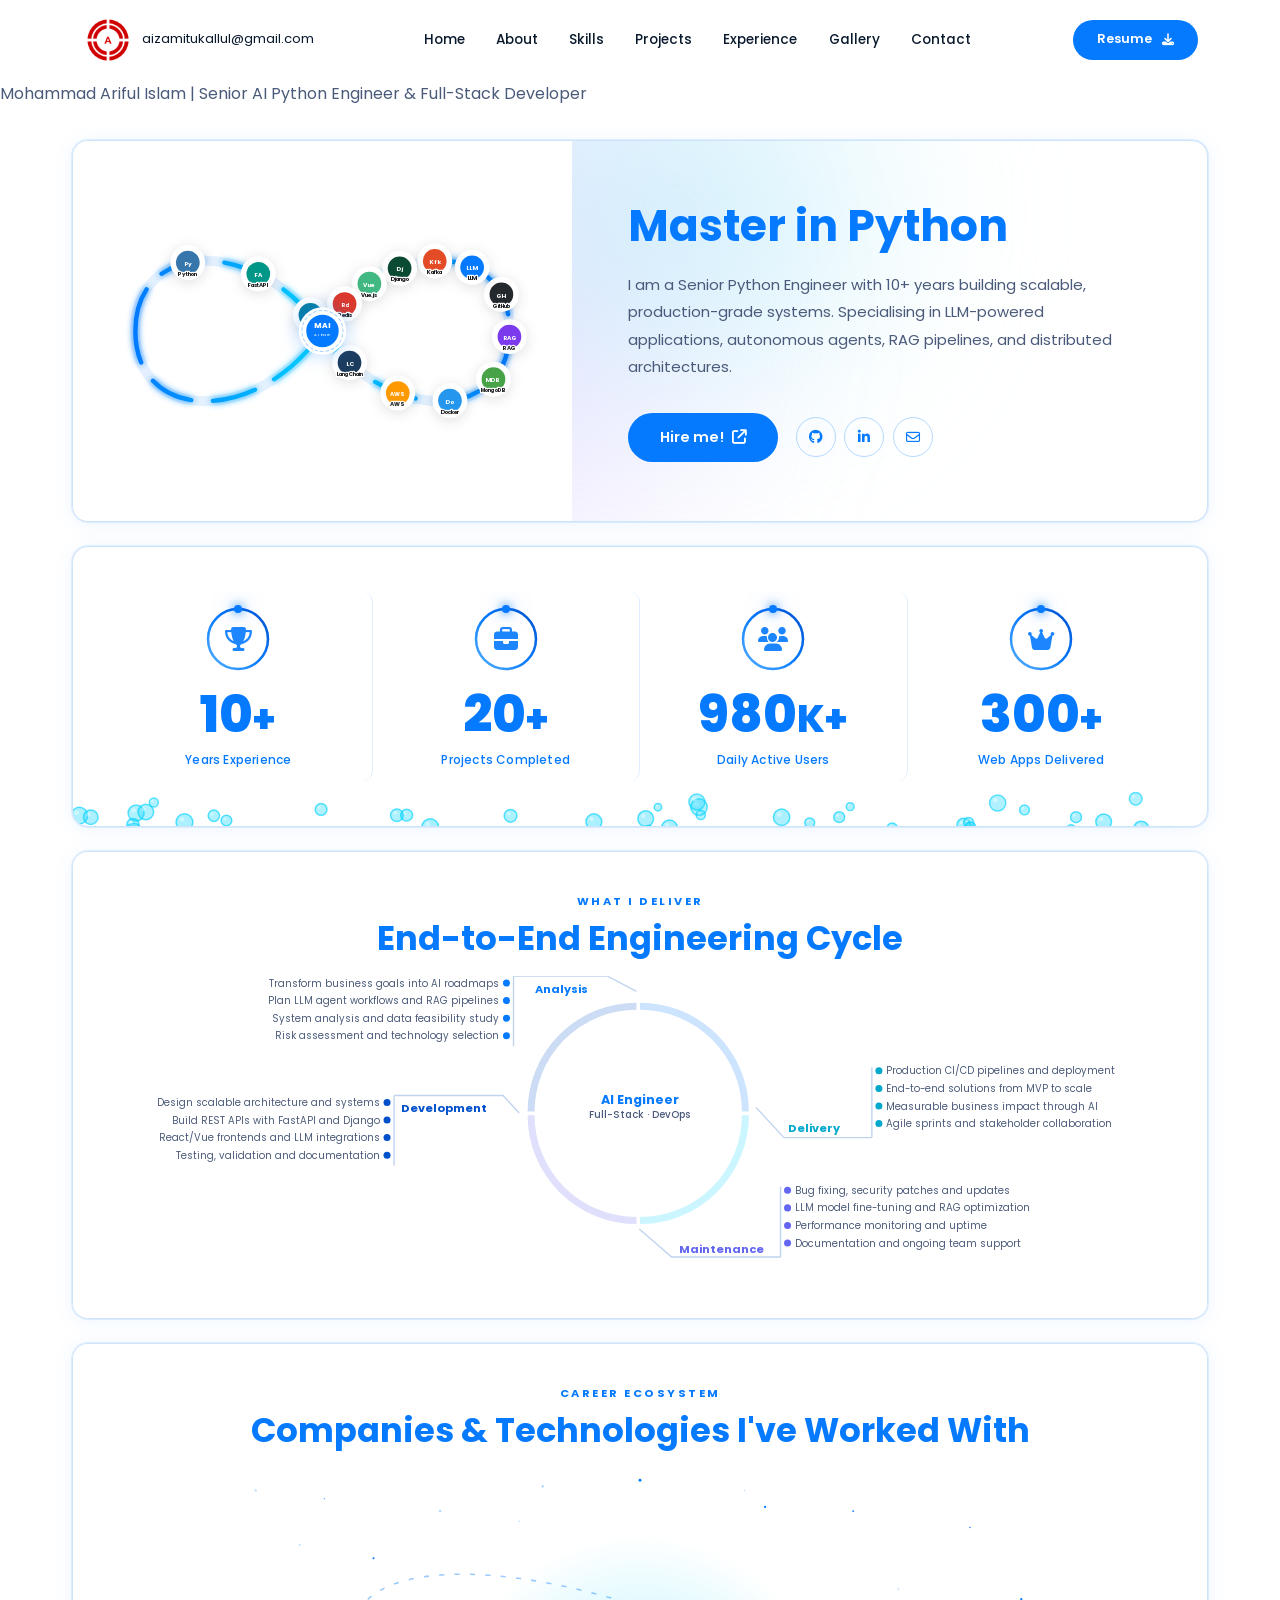
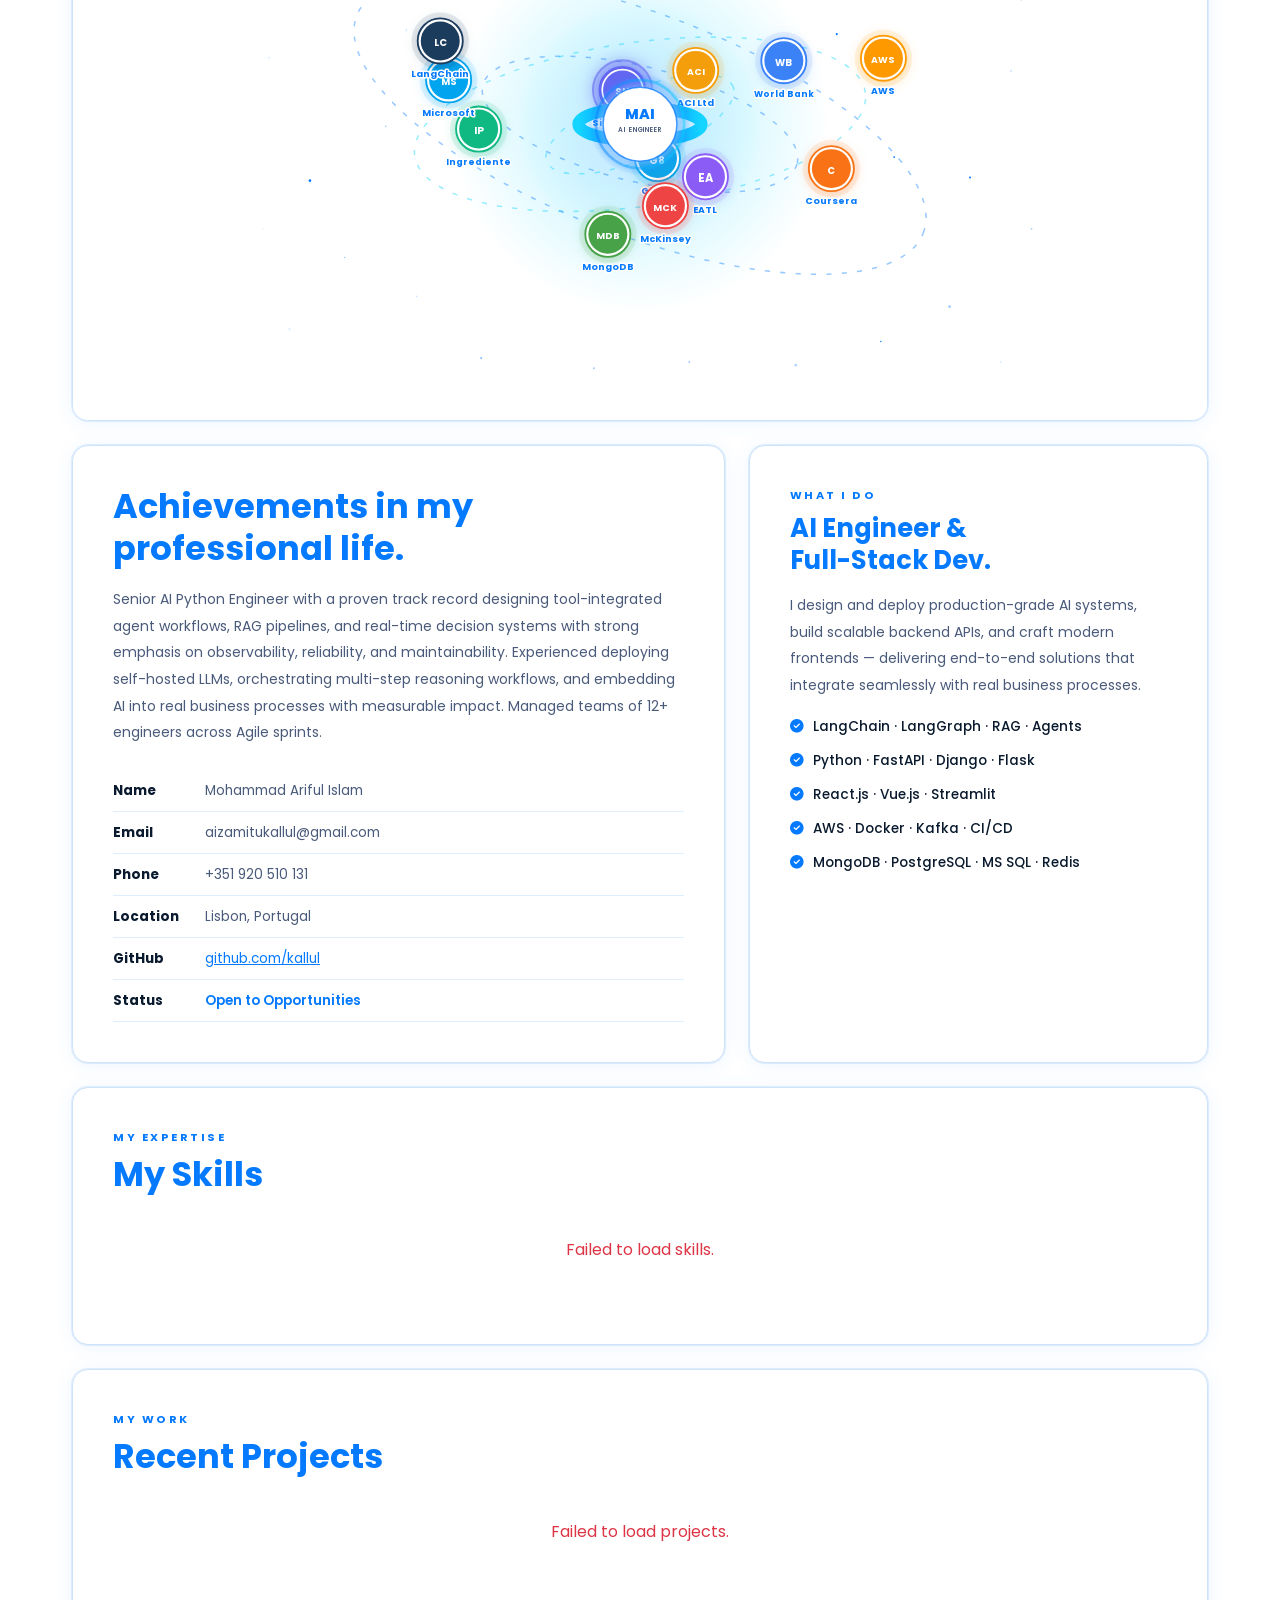
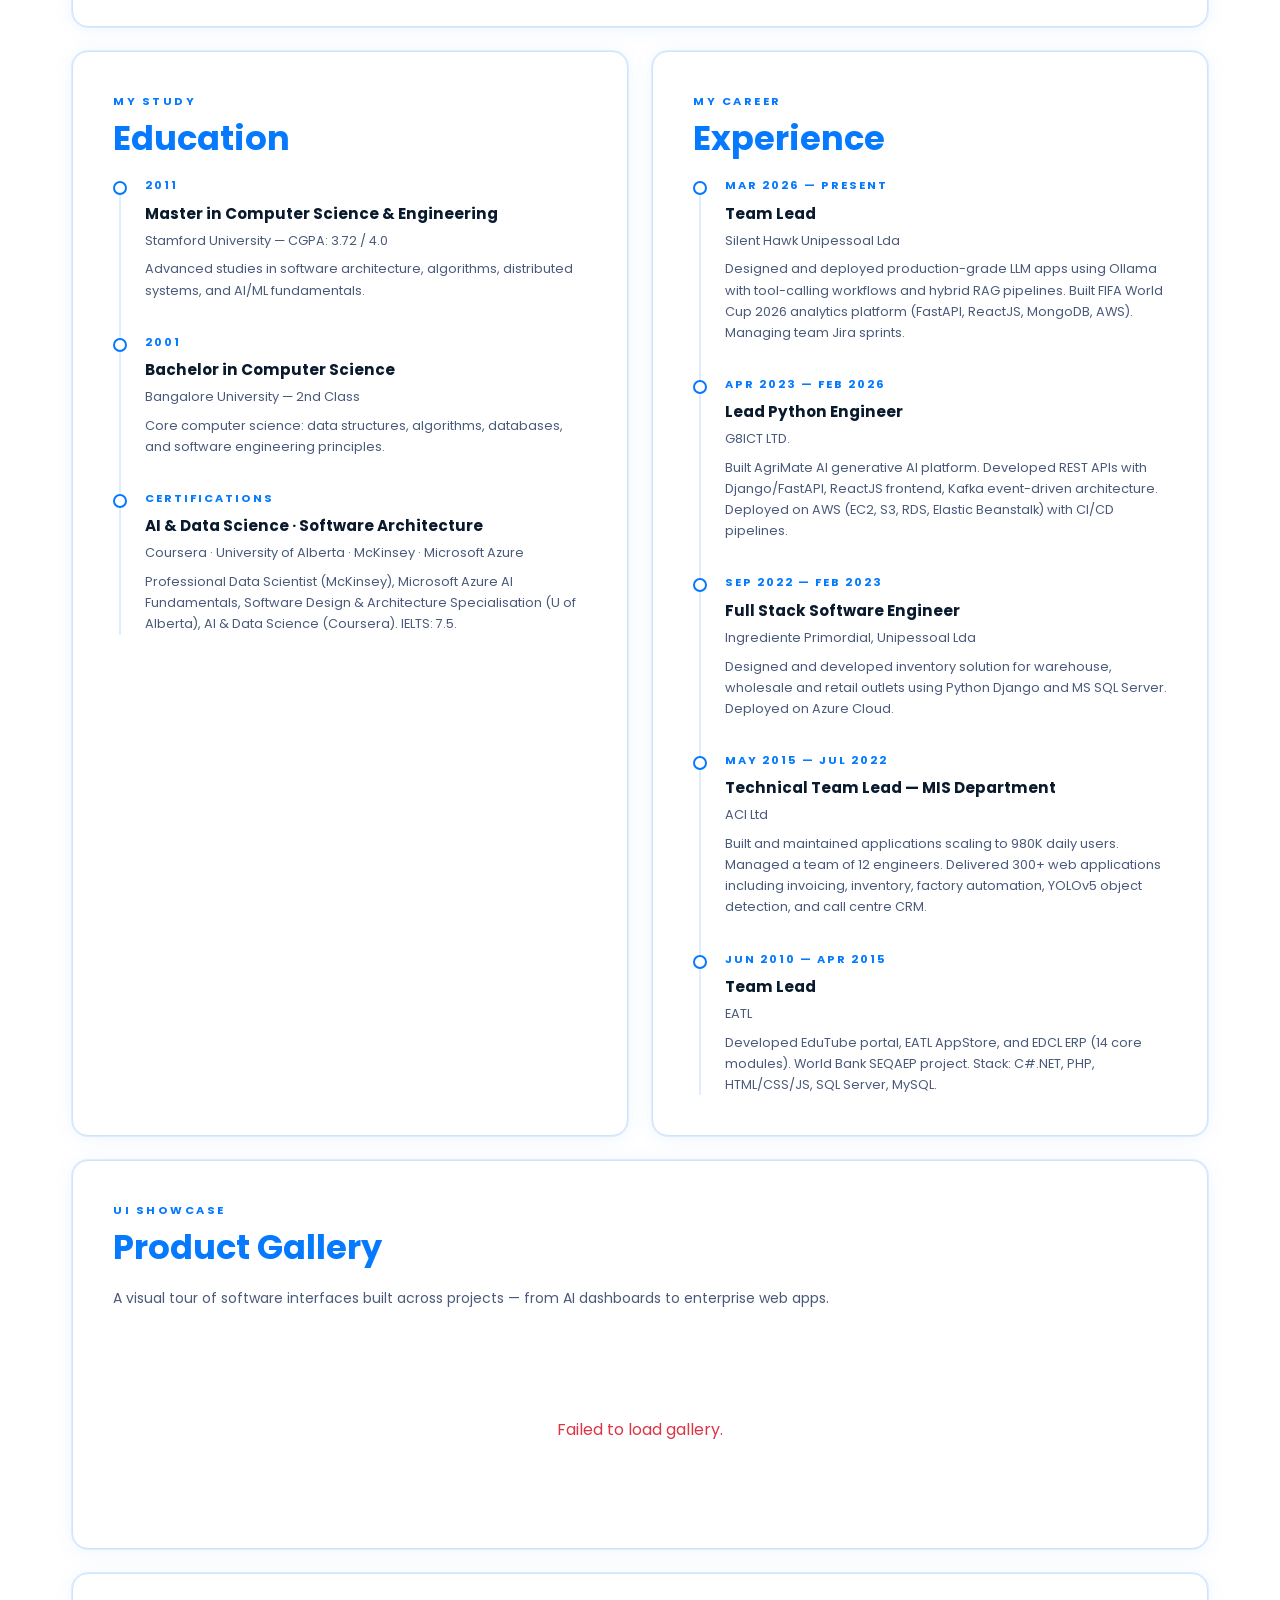
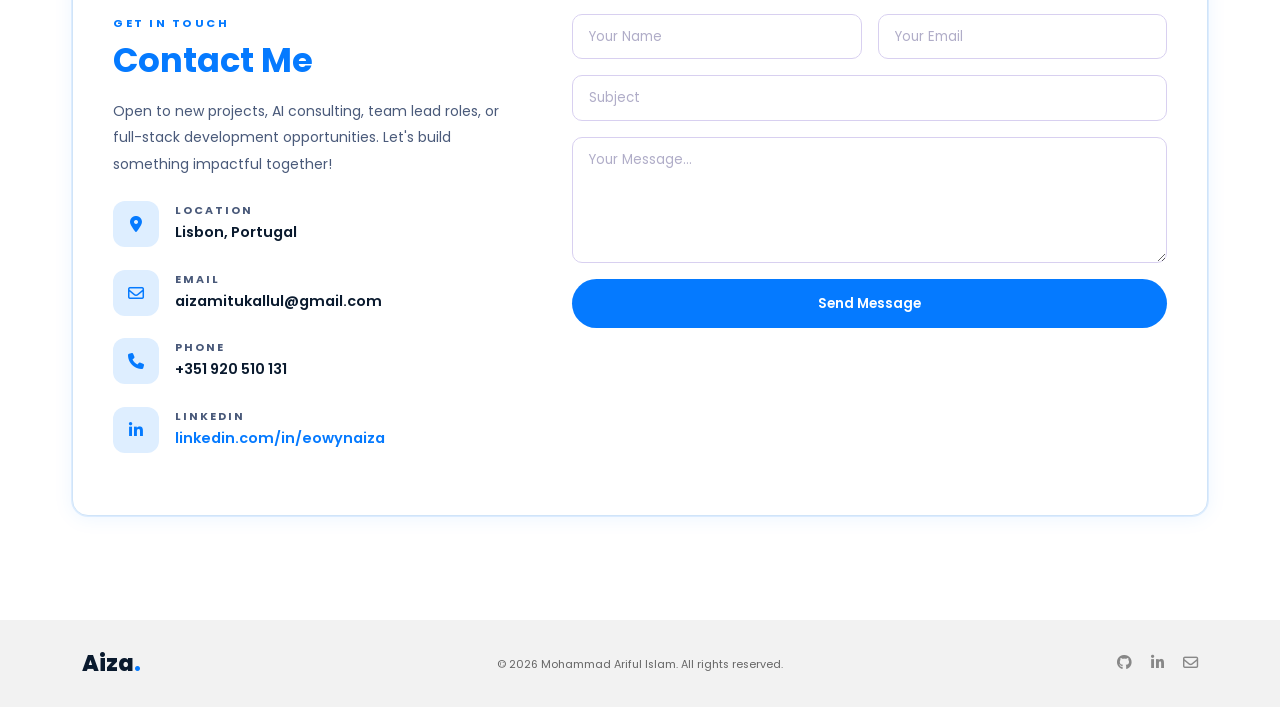
==== commit 1414e3c3: "Rebuild docs/ as fully static site for GitHub Pages (kallul.github.io) - Merged base.html + index.ht" ====
--- a/docs/index.html
+++ b/docs/index.html
@@ -3,7 +3,7 @@
 <head>
   <meta charset="UTF-8" />
   <meta name="viewport" content="width=device-width, initial-scale=1.0" />
-  <title>Mohammad Ariful Islam | Senior AI Python Engineer & Full-Stack Developer</title>
+  <title>Mohammad Ariful Islam | Senior AI Python Engineer &amp; Full-Stack Developer</title>
 
   <!-- Google Fonts: Poppins -->
   <link rel="preconnect" href="https://fonts.googleapis.com">
@@ -24,21 +24,17 @@
   <!-- ─── Navbar ─────────────────────────────────────────────── -->
   <nav class="navbar navbar-expand-lg fixed-top" id="mainNav">
     <div class="container">
-
-      <!-- Brand: logo mark + email -->
       <div class="d-flex align-items-center gap-2 me-4">
-        <a href="/" class="brand-mark text-decoration-none">A</a>
+        <a href="/" class="brand-mark text-decoration-none">
+          <img src="static/images/logo.png" alt="Logo" class="brand-logo-img" />
+        </a>
         <span class="brand-email d-none d-lg-block">aizamitukallul@gmail.com</span>
       </div>
-
-      <!-- Hamburger -->
       <button class="navbar-toggler" type="button"
               data-bs-toggle="collapse" data-bs-target="#navMenu"
               aria-label="Toggle navigation">
         <span class="navbar-toggler-icon"></span>
       </button>
-
-      <!-- Links + CTA -->
       <div class="collapse navbar-collapse" id="navMenu">
         <ul class="navbar-nav mx-auto align-items-center gap-1">
           <li class="nav-item"><a class="nav-link" href="#hero">Home</a></li>
@@ -46,131 +42,2386 @@
           <li class="nav-item"><a class="nav-link" href="#skills">Skills</a></li>
           <li class="nav-item"><a class="nav-link" href="#projects">Projects</a></li>
           <li class="nav-item"><a class="nav-link" href="#experience">Experience</a></li>
+          <li class="nav-item"><a class="nav-link" href="#gallery">Gallery</a></li>
           <li class="nav-item"><a class="nav-link" href="#contact">Contact</a></li>
         </ul>
         <a href="#contact" class="btn-resume ms-lg-3">
           Resume <i class="fas fa-download ms-1" style="font-size:.75rem;"></i>
         </a>
       </div>
-
     </div>
   </nav>
 
-  <!-- ─── Page content ────────────────────────────────────────── -->
+  <!-- ─── Page content ─────────────────────────────────────────── -->
   <main>
+Mohammad Ariful Islam | Senior AI
+Python Engineer & Full-Stack Developer 
 <div class="content-wrapper">
-
   <!-- ═══ HERO CARD ════════════════════════════════════════════ -->
   <section id="hero" class="card-block mb-4 hero-section style-2">
+    <!-- Mesh gradient orbs -->
+    <div class="hero-orb hero-orb-purple"></div>
+    <div class="hero-orb hero-orb-cyan"></div>
     <div class="hero-inner">
-
-      <!-- Profile photo — glass + animated -->
-      <div class="hero-photo-col">
-        <!-- Animated blurred orbs (background depth) -->
-        <span class="ph-orb ph-orb-1"></span>
-        <span class="ph-orb ph-orb-2"></span>
-        <span class="ph-orb ph-orb-3"></span>
-        <!-- Pulsing rings -->
-        <span class="ph-ring ph-ring-1"></span>
-        <span class="ph-ring ph-ring-2"></span>
-        <!-- Glass card -->
-        <div class="ph-glass-card">
-          <img src="static/images/profile.jpg"
-               alt="Mohammad Ariful Islam" class="hero-photo"
-               id="heroPhoto"
-               onerror="this.style.display='none';document.getElementById('heroFallback').style.display='flex';" />
-          <div class="hero-fallback" id="heroFallback">A</div>
-        </div>
+      <!-- Infinity tech stack animation -->
+      <div class="hero-photo-col" id="heroSkillsCol">
+        <svg
+          viewBox="0 0 800 400"
+          class="infinity-svg"
+          xmlns="http://www.w3.org/2000/svg"
+        >
+          <defs>
+            <linearGradient id="infGrad" x1="0%" y1="0%" x2="100%" y2="0%">
+              <stop offset="0%" stop-color="#057AFF" />
+              <stop offset="50%" stop-color="#00D2FF" />
+              <stop offset="100%" stop-color="#057AFF" />
+            </linearGradient>
+            <filter id="inf-glow" x="-20%" y="-20%" width="140%" height="140%">
+              <feGaussianBlur stdDeviation="6" result="blur" />
+              <feComposite in="SourceGraphic" in2="blur" operator="over" />
+            </filter>
+          </defs>
+
+          <!-- Track path (background) -->
+          <path
+            id="infPath"
+            d="M 100 200 C 100 50 300 50 400 200 C 500 350 700 350 700 200 C 700 50 500 50 400 200 C 300 350 100 350 100 200"
+            fill="none"
+            stroke="rgba(5,122,255,0.1)"
+            stroke-width="16"
+            stroke-linecap="round"
+          />
+
+          <!-- Animated glowing path -->
+          <path
+            d="M 100 200 C 100 50 300 50 400 200 C 500 350 700 350 700 200 C 700 50 500 50 400 200 C 300 350 100 350 100 200"
+            fill="none"
+            stroke="url(#infGrad)"
+            stroke-width="7"
+            stroke-linecap="round"
+            filter="url(#inf-glow)"
+            class="infinity-dash"
+          />
+
+          <!-- ── Python ── -->
+          <g>
+            <animateMotion
+              dur="28s"
+              repeatCount="indefinite"
+              rotate="0"
+              begin="0s"
+            >
+              <mpath href="#infPath" />
+            </animateMotion>
+            <circle
+              r="28"
+              fill="white"
+              style="filter: drop-shadow(0 4px 10px rgba(0, 0, 0, 0.12))"
+            />
+            <circle r="19" fill="#3776ab" />
+            <text
+              x="0"
+              y="5"
+              text-anchor="middle"
+              font-size="9.5"
+              font-weight="700"
+              fill="white"
+              font-family="Poppins,sans-serif"
+            >
+              Py
+            </text>
+            <text
+              x="0"
+              y="21"
+              text-anchor="middle"
+              font-size="9"
+              font-weight="700"
+              fill="#1d1d1f"
+              stroke="rgba(255,255,255,0.95)"
+              stroke-width="4"
+              stroke-linejoin="round"
+              paint-order="stroke"
+              font-family="Poppins,sans-serif"
+            >
+              Python
+            </text>
+          </g>
+
+          <!-- ── FastAPI ── -->
+          <g>
+            <animateMotion
+              dur="29.2s"
+              repeatCount="indefinite"
+              rotate="0"
+              begin="-2.2s"
+            >
+              <mpath href="#infPath" />
+            </animateMotion>
+            <circle
+              r="28"
+              fill="white"
+              style="filter: drop-shadow(0 4px 10px rgba(0, 0, 0, 0.12))"
+            />
+            <circle r="19" fill="#009688" />
+            <text
+              x="0"
+              y="5"
+              text-anchor="middle"
+              font-size="9.5"
+              font-weight="700"
+              fill="white"
+              font-family="Poppins,sans-serif"
+            >
+              FA
+            </text>
+            <text
+              x="0"
+              y="21"
+              text-anchor="middle"
+              font-size="9"
+              font-weight="700"
+              fill="#1d1d1f"
+              stroke="rgba(255,255,255,0.95)"
+              stroke-width="4"
+              stroke-linejoin="round"
+              paint-order="stroke"
+              font-family="Poppins,sans-serif"
+            >
+              FastAPI
+            </text>
+          </g>
+
+          <!-- ── React ── -->
+          <g>
+            <animateMotion
+              dur="30.4s"
+              repeatCount="indefinite"
+              rotate="0"
+              begin="-4.4s"
+            >
+              <mpath href="#infPath" />
+            </animateMotion>
+            <circle
+              r="28"
+              fill="white"
+              style="filter: drop-shadow(0 4px 10px rgba(0, 0, 0, 0.12))"
+            />
+            <circle r="19" fill="#087ea4" />
+            <text
+              x="0"
+              y="5"
+              text-anchor="middle"
+              font-size="9.5"
+              font-weight="700"
+              fill="white"
+              font-family="Poppins,sans-serif"
+            >
+              Re
+            </text>
+            <text
+              x="0"
+              y="21"
+              text-anchor="middle"
+              font-size="9"
+              font-weight="700"
+              fill="#1d1d1f"
+              stroke="rgba(255,255,255,0.95)"
+              stroke-width="4"
+              stroke-linejoin="round"
+              paint-order="stroke"
+              font-family="Poppins,sans-serif"
+            >
+              React
+            </text>
+          </g>
+
+          <!-- ── LangChain ── -->
+          <g>
+            <animateMotion
+              dur="31.6s"
+              repeatCount="indefinite"
+              rotate="0"
+              begin="-6.6s"
+            >
+              <mpath href="#infPath" />
+            </animateMotion>
+            <circle
+              r="28"
+              fill="white"
+              style="filter: drop-shadow(0 4px 10px rgba(0, 0, 0, 0.12))"
+            />
+            <circle r="19" fill="#1c3c5e" />
+            <text
+              x="0"
+              y="5"
+              text-anchor="middle"
+              font-size="9.5"
+              font-weight="700"
+              fill="white"
+              font-family="Poppins,sans-serif"
+            >
+              LC
+            </text>
+            <text
+              x="0"
+              y="21"
+              text-anchor="middle"
+              font-size="8.5"
+              font-weight="700"
+              fill="#1d1d1f"
+              stroke="rgba(255,255,255,0.95)"
+              stroke-width="4"
+              stroke-linejoin="round"
+              paint-order="stroke"
+              font-family="Poppins,sans-serif"
+            >
+              LangChain
+            </text>
+          </g>
+
+          <!-- ── AWS ── -->
+          <g>
+            <animateMotion
+              dur="32.8s"
+              repeatCount="indefinite"
+              rotate="0"
+              begin="-8.8s"
+            >
+              <mpath href="#infPath" />
+            </animateMotion>
+            <circle
+              r="28"
+              fill="white"
+              style="filter: drop-shadow(0 4px 10px rgba(0, 0, 0, 0.12))"
+            />
+            <circle r="19" fill="#ff9900" />
+            <text
+              x="0"
+              y="5"
+              text-anchor="middle"
+              font-size="9"
+              font-weight="700"
+              fill="white"
+              font-family="Poppins,sans-serif"
+            >
+              AWS
+            </text>
+            <text
+              x="0"
+              y="21"
+              text-anchor="middle"
+              font-size="9"
+              font-weight="700"
+              fill="#1d1d1f"
+              stroke="rgba(255,255,255,0.95)"
+              stroke-width="4"
+              stroke-linejoin="round"
+              paint-order="stroke"
+              font-family="Poppins,sans-serif"
+            >
+              AWS
+            </text>
+          </g>
+
+          <!-- ── Docker ── -->
+          <g>
+            <animateMotion
+              dur="34s"
+              repeatCount="indefinite"
+              rotate="0"
+              begin="-11s"
+            >
+              <mpath href="#infPath" />
+            </animateMotion>
+            <circle
+              r="28"
+              fill="white"
+              style="filter: drop-shadow(0 4px 10px rgba(0, 0, 0, 0.12))"
+            />
+            <circle r="19" fill="#2496ed" />
+            <text
+              x="0"
+              y="5"
+              text-anchor="middle"
+              font-size="9.5"
+              font-weight="700"
+              fill="white"
+              font-family="Poppins,sans-serif"
+            >
+              Do
+            </text>
+            <text
+              x="0"
+              y="21"
+              text-anchor="middle"
+              font-size="9"
+              font-weight="700"
+              fill="#1d1d1f"
+              stroke="rgba(255,255,255,0.95)"
+              stroke-width="4"
+              stroke-linejoin="round"
+              paint-order="stroke"
+              font-family="Poppins,sans-serif"
+            >
+              Docker
+            </text>
+          </g>
+
+          <!-- ── MongoDB ── -->
+          <g>
+            <animateMotion
+              dur="35.2s"
+              repeatCount="indefinite"
+              rotate="0"
+              begin="-13.2s"
+            >
+              <mpath href="#infPath" />
+            </animateMotion>
+            <circle
+              r="28"
+              fill="white"
+              style="filter: drop-shadow(0 4px 10px rgba(0, 0, 0, 0.12))"
+            />
+            <circle r="19" fill="#47a248" />
+            <text
+              x="0"
+              y="5"
+              text-anchor="middle"
+              font-size="9"
+              font-weight="700"
+              fill="white"
+              font-family="Poppins,sans-serif"
+            >
+              MDB
+            </text>
+            <text
+              x="0"
+              y="21"
+              text-anchor="middle"
+              font-size="8.5"
+              font-weight="700"
+              fill="#1d1d1f"
+              stroke="rgba(255,255,255,0.95)"
+              stroke-width="4"
+              stroke-linejoin="round"
+              paint-order="stroke"
+              font-family="Poppins,sans-serif"
+            >
+              MongoDB
+            </text>
+          </g>
+
+          <!-- ── RAG ── -->
+          <g>
+            <animateMotion
+              dur="36.4s"
+              repeatCount="indefinite"
+              rotate="0"
+              begin="-15.4s"
+            >
+              <mpath href="#infPath" />
+            </animateMotion>
+            <circle
+              r="28"
+              fill="white"
+              style="filter: drop-shadow(0 4px 10px rgba(0, 0, 0, 0.12))"
+            />
+            <circle r="19" fill="#7c3aed" />
+            <text
+              x="0"
+              y="5"
+              text-anchor="middle"
+              font-size="9.5"
+              font-weight="700"
+              fill="white"
+              font-family="Poppins,sans-serif"
+            >
+              RAG
+            </text>
+            <text
+              x="0"
+              y="21"
+              text-anchor="middle"
+              font-size="9"
+              font-weight="700"
+              fill="#1d1d1f"
+              stroke="rgba(255,255,255,0.95)"
+              stroke-width="4"
+              stroke-linejoin="round"
+              paint-order="stroke"
+              font-family="Poppins,sans-serif"
+            >
+              RAG
+            </text>
+          </g>
+
+          <!-- ── GitHub ── -->
+          <g>
+            <animateMotion
+              dur="37.6s"
+              repeatCount="indefinite"
+              rotate="0"
+              begin="-17.6s"
+            >
+              <mpath href="#infPath" />
+            </animateMotion>
+            <circle
+              r="28"
+              fill="white"
+              style="filter: drop-shadow(0 4px 10px rgba(0, 0, 0, 0.12))"
+            />
+            <circle r="19" fill="#24292e" />
+            <text
+              x="0"
+              y="5"
+              text-anchor="middle"
+              font-size="9.5"
+              font-weight="700"
+              fill="white"
+              font-family="Poppins,sans-serif"
+            >
+              GH
+            </text>
+            <text
+              x="0"
+              y="21"
+              text-anchor="middle"
+              font-size="9"
+              font-weight="700"
+              fill="#1d1d1f"
+              stroke="rgba(255,255,255,0.95)"
+              stroke-width="4"
+              stroke-linejoin="round"
+              paint-order="stroke"
+              font-family="Poppins,sans-serif"
+            >
+              GitHub
+            </text>
+          </g>
+
+          <!-- ── LLM / AI ── -->
+          <g>
+            <animateMotion
+              dur="38.8s"
+              repeatCount="indefinite"
+              rotate="0"
+              begin="-19.8s"
+            >
+              <mpath href="#infPath" />
+            </animateMotion>
+            <circle
+              r="28"
+              fill="white"
+              style="filter: drop-shadow(0 4px 10px rgba(0, 0, 0, 0.12))"
+            />
+            <circle r="19" fill="#057AFF" />
+            <text
+              x="0"
+              y="5"
+              text-anchor="middle"
+              font-size="9.5"
+              font-weight="700"
+              fill="white"
+              font-family="Poppins,sans-serif"
+            >
+              LLM
+            </text>
+            <text
+              x="0"
+              y="21"
+              text-anchor="middle"
+              font-size="9"
+              font-weight="700"
+              fill="#1d1d1f"
+              stroke="rgba(255,255,255,0.95)"
+              stroke-width="4"
+              stroke-linejoin="round"
+              paint-order="stroke"
+              font-family="Poppins,sans-serif"
+            >
+              LLM
+            </text>
+          </g>
+
+          <!-- ── Kafka ── -->
+          <g>
+            <animateMotion
+              dur="40s"
+              repeatCount="indefinite"
+              rotate="0"
+              begin="-22s"
+            >
+              <mpath href="#infPath" />
+            </animateMotion>
+            <circle
+              r="28"
+              fill="white"
+              style="filter: drop-shadow(0 4px 10px rgba(0, 0, 0, 0.12))"
+            />
+            <circle r="19" fill="#e34c26" />
+            <text
+              x="0"
+              y="5"
+              text-anchor="middle"
+              font-size="9.5"
+              font-weight="700"
+              fill="white"
+              font-family="Poppins,sans-serif"
+            >
+              Kfk
+            </text>
+            <text
+              x="0"
+              y="21"
+              text-anchor="middle"
+              font-size="9"
+              font-weight="700"
+              fill="#1d1d1f"
+              stroke="rgba(255,255,255,0.95)"
+              stroke-width="4"
+              stroke-linejoin="round"
+              paint-order="stroke"
+              font-family="Poppins,sans-serif"
+            >
+              Kafka
+            </text>
+          </g>
+
+          <!-- ── Django ── -->
+          <g>
+            <animateMotion
+              dur="41.2s"
+              repeatCount="indefinite"
+              rotate="0"
+              begin="-24.2s"
+            >
+              <mpath href="#infPath" />
+            </animateMotion>
+            <circle
+              r="28"
+              fill="white"
+              style="filter: drop-shadow(0 4px 10px rgba(0, 0, 0, 0.12))"
+            />
+            <circle r="19" fill="#0c4b33" />
+            <text
+              x="0"
+              y="5"
+              text-anchor="middle"
+              font-size="9.5"
+              font-weight="700"
+              fill="white"
+              font-family="Poppins,sans-serif"
+            >
+              Dj
+            </text>
+            <text
+              x="0"
+              y="21"
+              text-anchor="middle"
+              font-size="9"
+              font-weight="700"
+              fill="#1d1d1f"
+              stroke="rgba(255,255,255,0.95)"
+              stroke-width="4"
+              stroke-linejoin="round"
+              paint-order="stroke"
+              font-family="Poppins,sans-serif"
+            >
+              Django
+            </text>
+          </g>
+
+          <!-- ── Vue.js ── -->
+          <g>
+            <animateMotion
+              dur="42.4s"
+              repeatCount="indefinite"
+              rotate="0"
+              begin="-26.4s"
+            >
+              <mpath href="#infPath" />
+            </animateMotion>
+            <circle
+              r="28"
+              fill="white"
+              style="filter: drop-shadow(0 4px 10px rgba(0, 0, 0, 0.12))"
+            />
+            <circle r="19" fill="#42b883" />
+            <text
+              x="0"
+              y="5"
+              text-anchor="middle"
+              font-size="9.5"
+              font-weight="700"
+              fill="white"
+              font-family="Poppins,sans-serif"
+            >
+              Vue
+            </text>
+            <text
+              x="0"
+              y="21"
+              text-anchor="middle"
+              font-size="9"
+              font-weight="700"
+              fill="#1d1d1f"
+              stroke="rgba(255,255,255,0.95)"
+              stroke-width="4"
+              stroke-linejoin="round"
+              paint-order="stroke"
+              font-family="Poppins,sans-serif"
+            >
+              Vue.js
+            </text>
+          </g>
+
+          <!-- ── Redis ── -->
+          <g>
+            <animateMotion
+              dur="43.6s"
+              repeatCount="indefinite"
+              rotate="0"
+              begin="-28.6s"
+            >
+              <mpath href="#infPath" />
+            </animateMotion>
+            <circle
+              r="28"
+              fill="white"
+              style="filter: drop-shadow(0 4px 10px rgba(0, 0, 0, 0.12))"
+            />
+            <circle r="19" fill="#dc382d" />
+            <text
+              x="0"
+              y="5"
+              text-anchor="middle"
+              font-size="9.5"
+              font-weight="700"
+              fill="white"
+              font-family="Poppins,sans-serif"
+            >
+              Rd
+            </text>
+            <text
+              x="0"
+              y="21"
+              text-anchor="middle"
+              font-size="9"
+              font-weight="700"
+              fill="#1d1d1f"
+              stroke="rgba(255,255,255,0.95)"
+              stroke-width="4"
+              stroke-linejoin="round"
+              paint-order="stroke"
+              font-family="Poppins,sans-serif"
+            >
+              Redis
+            </text>
+          </g>
+
+          <!-- ── Center anchor ── -->
+          <g class="center-anchor">
+            <circle
+              cx="400"
+              cy="200"
+              r="38"
+              fill="white"
+              style="filter: drop-shadow(0 0 15px rgba(5, 122, 255, 0.3))"
+            />
+            <circle
+              cx="400"
+              cy="200"
+              r="33"
+              fill="none"
+              stroke="#057AFF"
+              stroke-width="1.5"
+              stroke-dasharray="6 3"
+              opacity="0.35"
+            >
+              <animateTransform
+                attributeName="transform"
+                type="rotate"
+                from="0 400 200"
+                to="360 400 200"
+                dur="8s"
+                repeatCount="indefinite"
+              />
+            </circle>
+            <circle cx="400" cy="200" r="26" fill="#057AFF" />
+            <text
+              x="400"
+              y="196"
+              text-anchor="middle"
+              font-size="12"
+              font-weight="800"
+              fill="white"
+              font-family="Poppins,sans-serif"
+            >
+              MAI
+            </text>
+            <text
+              x="400"
+              y="208"
+              text-anchor="middle"
+              font-size="6"
+              font-weight="600"
+              fill="white"
+              opacity="0.85"
+              font-family="Poppins,sans-serif"
+              letter-spacing="0.8"
+            >
+              AI ENG
+            </text>
+          </g>
+        </svg>
       </div>
 
       <!-- Text -->
       <div class="hero-text-col">
-        <h1 class="hero-title">
-          Hi, I am Senior AI Engineer<br>+ Full-Stack Developer
-        </h1>
+        <h1 class="hero-title">Master in Python<br /></h1>
         <p class="hero-desc">
-          Senior AI Python Engineer with 10+ years building scalable, production-grade systems.
-          Specialising in LLM-powered applications, autonomous agents, RAG pipelines,
-          and distributed architectures.
+          I am a Senior Python Engineer with 10+ years building scalable,
+          production-grade systems. Specialising in LLM-powered applications,
+          autonomous agents, RAG pipelines, and distributed architectures.
         </p>
         <div class="hero-actions">
           <a href="#contact" class="btn-hire">
             Hire me! <i class="fas fa-arrow-up-right-from-square"></i>
           </a>
           <div class="hero-socials">
-            <a href="https://github.com/kallul" aria-label="GitHub" target="_blank" rel="noopener"><i class="fab fa-github"></i></a>
-            <a href="https://www.linkedin.com/in/eowynaiza/" aria-label="LinkedIn" target="_blank" rel="noopener"><i class="fab fa-linkedin-in"></i></a>
-            <a href="mailto:aizamitukallul@gmail.com" aria-label="Email"><i class="far fa-envelope"></i></a>
+            <a
+              href="https://github.com/kallul"
+              aria-label="GitHub"
+              target="_blank"
+              rel="noopener"
+              ><i class="fab fa-github"></i
+            ></a>
+            <a
+              href="https://www.linkedin.com/in/eowynaiza/"
+              aria-label="LinkedIn"
+              target="_blank"
+              rel="noopener"
+              ><i class="fab fa-linkedin-in"></i
+            ></a>
+            <a href="mailto:aizamitukallul@gmail.com" aria-label="Email"
+              ><i class="far fa-envelope"></i
+            ></a>
           </div>
         </div>
       </div>
-
     </div>
   </section>
 
   <!-- ═══ STATS CARD ═══════════════════════════════════════════ -->
-  <section id="stats" class="card-block mb-4">
+  <section id="stats" class="card-block mb-4 stats-section">
     <div class="stats-grid">
-
       <div class="stat-col">
-        <i class="fas fa-trophy stat-icon"></i>
+        <div class="stat-icon-wrap">
+          <svg class="stat-ring" viewBox="0 0 72 72" aria-hidden="true">
+            <circle class="stat-ring-bg" cx="36" cy="36" r="30" />
+            <circle class="stat-ring-fill" cx="36" cy="36" r="30" />
+          </svg>
+          <div class="stat-orbit-wrap">
+            <span class="stat-orbit-dot"></span>
+          </div>
+          <i class="fas fa-trophy stat-icon"></i>
+        </div>
         <div class="stat-number-row">
-          <span class="stat-num" data-target="10">0</span><span class="stat-sfx">+</span>
+          <span class="stat-num" data-target="10">0</span
+          ><span class="stat-sfx">+</span>
         </div>
         <div class="stat-lbl">Years Experience</div>
       </div>
 
       <div class="stat-col">
-        <i class="fas fa-briefcase stat-icon"></i>
+        <div class="stat-icon-wrap">
+          <svg class="stat-ring" viewBox="0 0 72 72" aria-hidden="true">
+            <circle class="stat-ring-bg" cx="36" cy="36" r="30" />
+            <circle class="stat-ring-fill" cx="36" cy="36" r="30" />
+          </svg>
+          <div class="stat-orbit-wrap">
+            <span class="stat-orbit-dot"></span>
+          </div>
+          <i class="fas fa-briefcase stat-icon"></i>
+        </div>
         <div class="stat-number-row">
-          <span class="stat-num" data-target="20">0</span><span class="stat-sfx">+</span>
+          <span class="stat-num" data-target="20">0</span
+          ><span class="stat-sfx">+</span>
         </div>
         <div class="stat-lbl">Projects Completed</div>
       </div>
 
       <div class="stat-col">
-        <i class="fas fa-users stat-icon"></i>
+        <div class="stat-icon-wrap">
+          <svg class="stat-ring" viewBox="0 0 72 72" aria-hidden="true">
+            <circle class="stat-ring-bg" cx="36" cy="36" r="30" />
+            <circle class="stat-ring-fill" cx="36" cy="36" r="30" />
+          </svg>
+          <div class="stat-orbit-wrap">
+            <span class="stat-orbit-dot"></span>
+          </div>
+          <i class="fas fa-users stat-icon"></i>
+        </div>
         <div class="stat-number-row">
-          <span class="stat-num" data-target="980">0</span><span class="stat-sfx">K+</span>
+          <span class="stat-num" data-target="980">0</span
+          ><span class="stat-sfx">K+</span>
         </div>
         <div class="stat-lbl">Daily Active Users</div>
       </div>
 
       <div class="stat-col">
-        <i class="fas fa-crown stat-icon"></i>
+        <div class="stat-icon-wrap">
+          <svg class="stat-ring" viewBox="0 0 72 72" aria-hidden="true">
+            <circle class="stat-ring-bg" cx="36" cy="36" r="30" />
+            <circle class="stat-ring-fill" cx="36" cy="36" r="30" />
+          </svg>
+          <div class="stat-orbit-wrap">
+            <span class="stat-orbit-dot"></span>
+          </div>
+          <i class="fas fa-crown stat-icon"></i>
+        </div>
         <div class="stat-number-row">
-          <span class="stat-num" data-target="300">0</span><span class="stat-sfx">+</span>
+          <span class="stat-num" data-target="300">0</span
+          ><span class="stat-sfx">+</span>
         </div>
         <div class="stat-lbl">Web Apps Delivered</div>
       </div>
-
     </div>
   </section>
 
+  <!-- ═══ SERVICES CYCLE ══════════════════════════════════════ -->
+  <section id="services" class="card-block mb-4 services-section">
+    <div class="card-inner" style="background: #ffffff">
+      <div class="text-center mb-3">
+        <p class="blk-tag">What I Deliver</p>
+        <p class="blk-title">End-to-End Engineering Cycle</p>
+      </div>
+      <div class="services-wrap">
+        <svg
+          xmlns="http://www.w3.org/2000/svg"
+          width="100%"
+          viewBox="0 0 1500 430"
+          class="services-svg"
+        >
+          <defs>
+            <!-- Arc 1: top-right — #057aff -->
+            <g id="svc-pc1">
+              <path
+                fill="none"
+                stroke="#057aff"
+                stroke-width="10"
+                opacity="0.2"
+                d="M0,0 a150,150 0 0,1 150,150"
+              />
+              <path
+                fill="none"
+                stroke="#057aff"
+                stroke-width="10"
+                class="svc-pcm"
+                id="svc-pcm1"
+                d="M0,0 a150,150 0 0,1 150,150"
+              />
+            </g>
+            <!-- Arc 2: bottom-right — #00D2FF -->
+            <g id="svc-pc2">
+              <path
+                fill="none"
+                stroke="#00D2FF"
+                stroke-width="10"
+                opacity="0.2"
+                d="M150,155 a150,150 0 0,1 -150,150"
+              />
+              <path
+                fill="none"
+                stroke="#00D2FF"
+                stroke-width="10"
+                class="svc-pcm"
+                id="svc-pcm2"
+                d="M150,155 a150,150 0 0,1 -150,150"
+              />
+            </g>
+            <!-- Arc 3: bottom-left — #6366f1 -->
+            <g id="svc-pc3">
+              <path
+                fill="none"
+                stroke="#6366f1"
+                stroke-width="10"
+                opacity="0.2"
+                d="M-5,305 a150,150 0 0,1 -150,-150"
+              />
+              <path
+                fill="none"
+                stroke="#6366f1"
+                stroke-width="10"
+                class="svc-pcm"
+                id="svc-pcm3"
+                d="M-5,305 a150,150 0 0,1 -150,-150"
+              />
+            </g>
+            <!-- Arc 4: top-left — #0050cc -->
+            <g id="svc-pc4">
+              <path
+                fill="none"
+                stroke="#0050cc"
+                stroke-width="10"
+                opacity="0.2"
+                d="M-155,150 a150,150 0 0,1 150,-150"
+              />
+              <path
+                fill="none"
+                stroke="#0050cc"
+                stroke-width="10"
+                class="svc-pcm"
+                id="svc-pcm4"
+                d="M-155,150 a150,150 0 0,1 150,-150"
+              />
+            </g>
+          </defs>
+
+          <!-- Diamond arcs -->
+          <use href="#svc-pc1" x="50%" y="10%" />
+          <use href="#svc-pc2" x="50%" y="10%" />
+          <use href="#svc-pc3" x="50%" y="10%" />
+          <use href="#svc-pc4" x="50%" y="10%" />
+
+          <!-- Center label -->
+          <text
+            x="750"
+            y="182"
+            text-anchor="middle"
+            font-size="18"
+            font-weight="700"
+            fill="#057aff"
+            font-family="Poppins,sans-serif"
+          >
+            AI Engineer
+          </text>
+          <text
+            x="750"
+            y="202"
+            text-anchor="middle"
+            font-size="14"
+            font-weight="500"
+            fill="#4a5a7a"
+            font-family="Poppins,sans-serif"
+          >
+            Full-Stack · DevOps
+          </text>
+
+          <!-- ── Analysis (top) ── -->
+          <polyline
+            points="745,22 703,0 570,0"
+            stroke="#c0d4f0"
+            fill="none"
+            stroke-width="2"
+          />
+          <text
+            x="600"
+            y="24"
+            fill="#057aff"
+            font-size="16"
+            font-weight="700"
+            font-family="Poppins,sans-serif"
+          >
+            Analysis
+          </text>
+          <line
+            x1="570"
+            y1="0"
+            x2="570"
+            y2="100"
+            stroke="#c0d4f0"
+            stroke-width="2"
+          />
+          <g>
+            <circle r="5" cx="560" cy="10" fill="#057aff" />
+            <text
+              x="550"
+              y="15"
+              text-anchor="end"
+              fill="#4a5a7a"
+              font-size="14"
+              font-family="Poppins,sans-serif"
+            >
+              Transform business goals into AI roadmaps
+            </text>
+          </g>
+          <g>
+            <circle r="5" cx="560" cy="35" fill="#057aff" />
+            <text
+              x="550"
+              y="40"
+              text-anchor="end"
+              fill="#4a5a7a"
+              font-size="14"
+              font-family="Poppins,sans-serif"
+            >
+              Plan LLM agent workflows and RAG pipelines
+            </text>
+          </g>
+          <g>
+            <circle r="5" cx="560" cy="60" fill="#057aff" />
+            <text
+              x="550"
+              y="65"
+              text-anchor="end"
+              fill="#4a5a7a"
+              font-size="14"
+              font-family="Poppins,sans-serif"
+            >
+              System analysis and data feasibility study
+            </text>
+          </g>
+          <g>
+            <circle r="5" cx="560" cy="85" fill="#057aff" />
+            <text
+              x="550"
+              y="90"
+              text-anchor="end"
+              fill="#4a5a7a"
+              font-size="14"
+              font-family="Poppins,sans-serif"
+            >
+              Risk assessment and technology selection
+            </text>
+          </g>
+
+          <!-- ── Delivery (right) ── -->
+          <polyline
+            points="915,187 955,230 1080,230"
+            stroke="#c0d4f0"
+            fill="none"
+            stroke-width="2"
+          />
+          <text
+            x="960"
+            y="222"
+            fill="#00A8CC"
+            font-size="16"
+            font-weight="700"
+            font-family="Poppins,sans-serif"
+          >
+            Delivery
+          </text>
+          <line
+            x1="1080"
+            y1="230"
+            x2="1080"
+            y2="130"
+            stroke="#c0d4f0"
+            stroke-width="2"
+          />
+          <g>
+            <circle r="5" cx="1090" cy="135" fill="#00A8CC" />
+            <text
+              x="1100"
+              y="140"
+              fill="#4a5a7a"
+              font-size="14"
+              font-family="Poppins,sans-serif"
+            >
+              Production CI/CD pipelines and deployment
+            </text>
+          </g>
+          <g>
+            <circle r="5" cx="1090" cy="160" fill="#00A8CC" />
+            <text
+              x="1100"
+              y="165"
+              fill="#4a5a7a"
+              font-size="14"
+              font-family="Poppins,sans-serif"
+            >
+              End-to-end solutions from MVP to scale
+            </text>
+          </g>
+          <g>
+            <circle r="5" cx="1090" cy="185" fill="#00A8CC" />
+            <text
+              x="1100"
+              y="190"
+              fill="#4a5a7a"
+              font-size="14"
+              font-family="Poppins,sans-serif"
+            >
+              Measurable business impact through AI
+            </text>
+          </g>
+          <g>
+            <circle r="5" cx="1090" cy="210" fill="#00A8CC" />
+            <text
+              x="1100"
+              y="215"
+              fill="#4a5a7a"
+              font-size="14"
+              font-family="Poppins,sans-serif"
+            >
+              Agile sprints and stakeholder collaboration
+            </text>
+          </g>
+
+          <!-- ── Maintenance (bottom) ── -->
+          <polyline
+            points="749,360 795,400 950,400"
+            stroke="#c0d4f0"
+            fill="none"
+            stroke-width="2"
+          />
+          <text
+            x="805"
+            y="394"
+            fill="#6366f1"
+            font-size="16"
+            font-weight="700"
+            font-family="Poppins,sans-serif"
+          >
+            Maintenance
+          </text>
+          <line
+            x1="950"
+            y1="400"
+            x2="950"
+            y2="300"
+            stroke="#c0d4f0"
+            stroke-width="2"
+          />
+          <g>
+            <circle r="5" cx="960" cy="305" fill="#6366f1" />
+            <text
+              x="970"
+              y="310"
+              fill="#4a5a7a"
+              font-size="14"
+              font-family="Poppins,sans-serif"
+            >
+              Bug fixing, security patches and updates
+            </text>
+          </g>
+          <g>
+            <circle r="5" cx="960" cy="330" fill="#6366f1" />
+            <text
+              x="970"
+              y="335"
+              fill="#4a5a7a"
+              font-size="14"
+              font-family="Poppins,sans-serif"
+            >
+              LLM model fine-tuning and RAG optimization
+            </text>
+          </g>
+          <g>
+            <circle r="5" cx="960" cy="355" fill="#6366f1" />
+            <text
+              x="970"
+              y="360"
+              fill="#4a5a7a"
+              font-size="14"
+              font-family="Poppins,sans-serif"
+            >
+              Performance monitoring and uptime
+            </text>
+          </g>
+          <g>
+            <circle r="5" cx="960" cy="380" fill="#6366f1" />
+            <text
+              x="970"
+              y="385"
+              fill="#4a5a7a"
+              font-size="14"
+              font-family="Poppins,sans-serif"
+            >
+              Documentation and ongoing team support
+            </text>
+          </g>
+
+          <!-- ── Development (left) ── -->
+          <polyline
+            points="578,195 555,170 400,170"
+            stroke="#c0d4f0"
+            fill="none"
+            stroke-width="2"
+          />
+          <text
+            x="410"
+            y="194"
+            fill="#0050cc"
+            font-size="16"
+            font-weight="700"
+            font-family="Poppins,sans-serif"
+          >
+            Development
+          </text>
+          <line
+            x1="400"
+            y1="170"
+            x2="400"
+            y2="270"
+            stroke="#c0d4f0"
+            stroke-width="2"
+          />
+          <g>
+            <circle r="5" cx="390" cy="180" fill="#0050cc" />
+            <text
+              x="380"
+              y="185"
+              text-anchor="end"
+              fill="#4a5a7a"
+              font-size="14"
+              font-family="Poppins,sans-serif"
+            >
+              Design scalable architecture and systems
+            </text>
+          </g>
+          <g>
+            <circle r="5" cx="390" cy="205" fill="#0050cc" />
+            <text
+              x="380"
+              y="210"
+              text-anchor="end"
+              fill="#4a5a7a"
+              font-size="14"
+              font-family="Poppins,sans-serif"
+            >
+              Build REST APIs with FastAPI and Django
+            </text>
+          </g>
+          <g>
+            <circle r="5" cx="390" cy="230" fill="#0050cc" />
+            <text
+              x="380"
+              y="235"
+              text-anchor="end"
+              fill="#4a5a7a"
+              font-size="14"
+              font-family="Poppins,sans-serif"
+            >
+              React/Vue frontends and LLM integrations
+            </text>
+          </g>
+          <g>
+            <circle r="5" cx="390" cy="255" fill="#0050cc" />
+            <text
+              x="380"
+              y="260"
+              text-anchor="end"
+              fill="#4a5a7a"
+              font-size="14"
+              font-family="Poppins,sans-serif"
+            >
+              Testing, validation and documentation
+            </text>
+          </g>
+        </svg>
+      </div>
+    </div>
+  </section>
+
+  <!-- ═══ CAREER GALAXY ════════════════════════════════════════ -->
+  <section id="galaxy" class="card-block mb-4">
+    <div class="card-inner" style="background: #ffffff">
+      <div class="text-center mb-2">
+        <p class="blk-tag">Career Ecosystem</p>
+        <p class="blk-title">Companies &amp; Technologies I've Worked With</p>
+      </div>
+      <div class="galaxy-wrap">
+        <svg
+          viewBox="0 0 800 500"
+          class="galaxy-svg"
+          xmlns="http://www.w3.org/2000/svg"
+        >
+          <defs>
+            <linearGradient id="gx-brand" x1="0%" y1="0%" x2="100%" y2="0%">
+              <stop offset="0%" stop-color="#057AFF" />
+              <stop offset="100%" stop-color="#00D2FF" />
+            </linearGradient>
+            <radialGradient id="gx-core" cx="50%" cy="50%" r="50%">
+              <stop offset="0%" stop-color="#FFFFFF" />
+              <stop offset="50%" stop-color="#EBF5FF" />
+              <stop offset="100%" stop-color="rgba(5,122,255,0)" />
+            </radialGradient>
+            <radialGradient id="gx-halo" cx="50%" cy="50%" r="50%">
+              <stop offset="0%" stop-color="rgba(5,122,255,0.15)" />
+              <stop offset="60%" stop-color="rgba(0,210,255,0.12)" />
+              <stop offset="100%" stop-color="rgba(0,210,255,0)" />
+            </radialGradient>
+            <linearGradient id="gx-acc" x1="0%" y1="0%" x2="100%" y2="0%">
+              <stop offset="0%" stop-color="#00D2FF" stop-opacity="0.9" />
+              <stop offset="40%" stop-color="#057AFF" />
+              <stop offset="60%" stop-color="#057AFF" />
+              <stop offset="100%" stop-color="#00D2FF" stop-opacity="0.9" />
+            </linearGradient>
+            <path
+              id="gx-o1"
+              d="M 498,250 A 98,34 0 1,0 302,250 A 98,34 0 1,0 498,250"
+              transform="rotate(-22,400,250)"
+            />
+            <path
+              id="gx-o2"
+              d="M 558,250 A 158,56 0 1,0 242,250 A 158,56 0 1,0 558,250"
+              transform="rotate(14,400,250)"
+            />
+            <path
+              id="gx-o3"
+              d="M 622,250 A 222,80 0 1,0 178,250 A 222,80 0 1,0 622,250"
+              transform="rotate(-8,400,250)"
+            />
+            <path
+              id="gx-o4"
+              d="M 696,250 A 296,108 0 1,0 104,250 A 296,108 0 1,0 696,250"
+              transform="rotate(21,400,250)"
+            />
+          </defs>
+
+          <!-- Background stars -->
+          <circle cx="25" cy="22" r="1.2" fill="#057AFF">
+            <animate
+              attributeName="opacity"
+              values="0.12;0.45;0.12"
+              dur="2.2s"
+              begin="0s"
+              repeatCount="indefinite"
+            />
+          </circle>
+          <circle cx="68" cy="75" r="0.8" fill="#057AFF">
+            <animate
+              attributeName="opacity"
+              values="0.12;0.45;0.12"
+              dur="2.9s"
+              begin="0.7s"
+              repeatCount="indefinite"
+            />
+          </circle>
+          <circle cx="92" cy="30" r="0.6" fill="#057AFF">
+            <animate
+              attributeName="opacity"
+              values="0.12;0.45;0.12"
+              dur="3.6s"
+              begin="1.4s"
+              repeatCount="indefinite"
+            />
+          </circle>
+          <circle cx="140" cy="88" r="1" fill="#057AFF">
+            <animate
+              attributeName="opacity"
+              values="0.12;0.45;0.12"
+              dur="4.3s"
+              begin="2.1s"
+              repeatCount="indefinite"
+            />
+          </circle>
+          <circle cx="38" cy="185" r="0.9" fill="#057AFF">
+            <animate
+              attributeName="opacity"
+              values="0.12;0.45;0.12"
+              dur="2.5s"
+              begin="0.3s"
+              repeatCount="indefinite"
+            />
+          </circle>
+          <circle cx="78" cy="305" r="1.3" fill="#057AFF">
+            <animate
+              attributeName="opacity"
+              values="0.12;0.45;0.12"
+              dur="4s"
+              begin="1.8s"
+              repeatCount="indefinite"
+            />
+          </circle>
+          <circle cx="112" cy="380" r="0.7" fill="#057AFF">
+            <animate
+              attributeName="opacity"
+              values="0.12;0.45;0.12"
+              dur="3.1s"
+              begin="0.9s"
+              repeatCount="indefinite"
+            />
+          </circle>
+          <circle cx="58" cy="450" r="1.1" fill="#057AFF">
+            <animate
+              attributeName="opacity"
+              values="0.12;0.45;0.12"
+              dur="4.7s"
+              begin="2.5s"
+              repeatCount="indefinite"
+            />
+          </circle>
+          <circle cx="172" cy="158" r="0.6" fill="#057AFF">
+            <animate
+              attributeName="opacity"
+              values="0.12;0.45;0.12"
+              dur="3.3s"
+              begin="1.1s"
+              repeatCount="indefinite"
+            />
+          </circle>
+          <circle cx="205" cy="42" r="1.3" fill="#057AFF">
+            <animate
+              attributeName="opacity"
+              values="0.12;0.45;0.12"
+              dur="2.7s"
+              begin="0.5s"
+              repeatCount="indefinite"
+            />
+          </circle>
+          <circle cx="182" cy="418" r="0.9" fill="#057AFF">
+            <animate
+              attributeName="opacity"
+              values="0.12;0.45;0.12"
+              dur="4.4s"
+              begin="2.2s"
+              repeatCount="indefinite"
+            />
+          </circle>
+          <circle cx="245" cy="478" r="0.7" fill="#057AFF">
+            <animate
+              attributeName="opacity"
+              values="0.12;0.45;0.12"
+              dur="3.8s"
+              begin="1.6s"
+              repeatCount="indefinite"
+            />
+          </circle>
+          <circle cx="305" cy="18" r="1.1" fill="#057AFF">
+            <animate
+              attributeName="opacity"
+              values="0.12;0.45;0.12"
+              dur="3s"
+              begin="0.8s"
+              repeatCount="indefinite"
+            />
+          </circle>
+          <circle cx="400" cy="12" r="1.4" fill="#057AFF">
+            <animate
+              attributeName="opacity"
+              values="0.12;0.45;0.12"
+              dur="4.2s"
+              begin="2s"
+              repeatCount="indefinite"
+            />
+          </circle>
+          <circle cx="502" cy="22" r="0.9" fill="#057AFF">
+            <animate
+              attributeName="opacity"
+              values="0.12;0.45;0.12"
+              dur="2.6s"
+              begin="0.4s"
+              repeatCount="indefinite"
+            />
+          </circle>
+          <circle cx="355" cy="488" r="1" fill="#057AFF">
+            <animate
+              attributeName="opacity"
+              values="0.12;0.45;0.12"
+              dur="3.5s"
+              begin="1.3s"
+              repeatCount="indefinite"
+            />
+          </circle>
+          <circle cx="448" cy="482" r="0.6" fill="#057AFF">
+            <animate
+              attributeName="opacity"
+              values="0.12;0.45;0.12"
+              dur="4.9s"
+              begin="2.7s"
+              repeatCount="indefinite"
+            />
+          </circle>
+          <circle cx="552" cy="485" r="1.3" fill="#057AFF">
+            <animate
+              attributeName="opacity"
+              values="0.12;0.45;0.12"
+              dur="2.8s"
+              begin="0.6s"
+              repeatCount="indefinite"
+            />
+          </circle>
+          <circle cx="608" cy="42" r="0.9" fill="#057AFF">
+            <animate
+              attributeName="opacity"
+              values="0.12;0.45;0.12"
+              dur="4.1s"
+              begin="1.9s"
+              repeatCount="indefinite"
+            />
+          </circle>
+          <circle cx="652" cy="118" r="1.4" fill="#057AFF">
+            <animate
+              attributeName="opacity"
+              values="0.12;0.45;0.12"
+              dur="2.4s"
+              begin="0.2s"
+              repeatCount="indefinite"
+            />
+          </circle>
+          <circle cx="722" cy="58" r="0.7" fill="#057AFF">
+            <animate
+              attributeName="opacity"
+              values="0.12;0.45;0.12"
+              dur="3.7s"
+              begin="1.5s"
+              repeatCount="indefinite"
+            />
+          </circle>
+          <circle cx="762" cy="198" r="1.1" fill="#057AFF">
+            <animate
+              attributeName="opacity"
+              values="0.12;0.45;0.12"
+              dur="4.5s"
+              begin="2.3s"
+              repeatCount="indefinite"
+            />
+          </circle>
+          <circle cx="782" cy="352" r="0.9" fill="#057AFF">
+            <animate
+              attributeName="opacity"
+              values="0.12;0.45;0.12"
+              dur="2.9s"
+              begin="0.7s"
+              repeatCount="indefinite"
+            />
+          </circle>
+          <circle cx="702" cy="428" r="1.3" fill="#057AFF">
+            <animate
+              attributeName="opacity"
+              values="0.12;0.45;0.12"
+              dur="3.4s"
+              begin="1.2s"
+              repeatCount="indefinite"
+            />
+          </circle>
+          <circle cx="635" cy="462" r="0.7" fill="#057AFF">
+            <animate
+              attributeName="opacity"
+              values="0.12;0.45;0.12"
+              dur="5s"
+              begin="2.8s"
+              repeatCount="indefinite"
+            />
+          </circle>
+          <circle cx="752" cy="482" r="0.9" fill="#057AFF">
+            <animate
+              attributeName="opacity"
+              values="0.12;0.45;0.12"
+              dur="2.3s"
+              begin="0.1s"
+              repeatCount="indefinite"
+            />
+          </circle>
+          <circle cx="592" cy="162" r="1.1" fill="#057AFF">
+            <animate
+              attributeName="opacity"
+              values="0.12;0.45;0.12"
+              dur="3.9s"
+              begin="1.7s"
+              repeatCount="indefinite"
+            />
+          </circle>
+          <circle cx="32" cy="352" r="0.7" fill="#057AFF">
+            <animate
+              attributeName="opacity"
+              values="0.12;0.45;0.12"
+              dur="4.6s"
+              begin="2.4s"
+              repeatCount="indefinite"
+            />
+          </circle>
+          <circle cx="282" cy="52" r="0.7" fill="#057AFF">
+            <animate
+              attributeName="opacity"
+              values="0.12;0.45;0.12"
+              dur="2.8s"
+              begin="0.6s"
+              repeatCount="indefinite"
+            />
+          </circle>
+          <circle cx="522" cy="38" r="1.1" fill="#057AFF">
+            <animate
+              attributeName="opacity"
+              values="0.12;0.45;0.12"
+              dur="4s"
+              begin="1.8s"
+              repeatCount="indefinite"
+            />
+          </circle>
+          <circle cx="722" cy="302" r="1" fill="#057AFF">
+            <animate
+              attributeName="opacity"
+              values="0.12;0.45;0.12"
+              dur="3.7s"
+              begin="1.5s"
+              repeatCount="indefinite"
+            />
+          </circle>
+          <circle cx="648" cy="282" r="0.9" fill="#057AFF">
+            <animate
+              attributeName="opacity"
+              values="0.12;0.45;0.12"
+              dur="3.6s"
+              begin="1.4s"
+              repeatCount="indefinite"
+            />
+          </circle>
+          <circle cx="772" cy="128" r="1.1" fill="#057AFF">
+            <animate
+              attributeName="opacity"
+              values="0.12;0.45;0.12"
+              dur="4.3s"
+              begin="2.1s"
+              repeatCount="indefinite"
+            />
+          </circle>
+          <circle cx="152" cy="252" r="0.8" fill="#057AFF">
+            <animate
+              attributeName="opacity"
+              values="0.12;0.45;0.12"
+              dur="3.1s"
+              begin="0.9s"
+              repeatCount="indefinite"
+            />
+          </circle>
+
+          <!-- Halo glow -->
+          <circle cx="400" cy="250" r="185" fill="url(#gx-halo)" />
+          <circle
+            cx="400"
+            cy="250"
+            r="120"
+            fill="url(#gx-halo)"
+            opacity="0.7"
+          />
+
+          <!-- Orbital rings -->
+          <use
+            href="#gx-o1"
+            fill="none"
+            stroke="#00D2FF"
+            stroke-width="1.5"
+            stroke-dasharray="5 10"
+            opacity="0.4"
+          />
+          <use
+            href="#gx-o2"
+            fill="none"
+            stroke="#057AFF"
+            stroke-width="1.5"
+            stroke-dasharray="5 10"
+            opacity="0.4"
+          />
+          <use
+            href="#gx-o3"
+            fill="none"
+            stroke="#00D2FF"
+            stroke-width="1.5"
+            stroke-dasharray="5 10"
+            opacity="0.4"
+          />
+          <use
+            href="#gx-o4"
+            fill="none"
+            stroke="#057AFF"
+            stroke-width="1.5"
+            stroke-dasharray="5 10"
+            opacity="0.4"
+          />
+
+          <!-- ── Orbit 1: Silent Hawk (current, pulsing) ── -->
+          <g style="cursor: pointer">
+            <animateMotion
+              dur="9s"
+              begin="0s"
+              repeatCount="indefinite"
+              rotate="0"
+            >
+              <mpath href="#gx-o1" />
+            </animateMotion>
+            <circle r="32" fill="none" stroke="#6366f1" stroke-width="2">
+              <animate
+                attributeName="r"
+                values="26;36;26"
+                dur="1.4s"
+                repeatCount="indefinite"
+              />
+              <animate
+                attributeName="opacity"
+                values="0.8;0.1;0.8"
+                dur="1.4s"
+                repeatCount="indefinite"
+              />
+            </circle>
+            <circle r="28" fill="#6366f1" opacity="0.22" />
+            <circle
+              r="22"
+              fill="white"
+              stroke="#6366f1"
+              stroke-width="2.8"
+              style="filter: drop-shadow(0px 0px 10px #6366f1)"
+            />
+            <circle r="19" fill="#6366f1" />
+            <text
+              x="0"
+              y="5"
+              text-anchor="middle"
+              font-size="9.5"
+              font-weight="700"
+              fill="white"
+              font-family="Poppins,sans-serif"
+            >
+              SH
+            </text>
+            <text
+              x="0"
+              y="35"
+              text-anchor="middle"
+              font-size="9"
+              font-weight="700"
+              fill="#057AFF"
+              stroke="white"
+              stroke-width="3"
+              stroke-linejoin="round"
+              paint-order="stroke"
+              font-family="Poppins,sans-serif"
+            >
+              Silent Hawk
+            </text>
+          </g>
+
+          <!-- ── Orbit 1: G8ICT ── -->
+          <g style="cursor: pointer">
+            <animateMotion
+              dur="9s"
+              begin="-4.5s"
+              repeatCount="indefinite"
+              rotate="0"
+            >
+              <mpath href="#gx-o1" />
+            </animateMotion>
+            <circle r="28" fill="#0ea5e9" opacity="0.1" />
+            <circle
+              r="22"
+              fill="white"
+              stroke="#0ea5e9"
+              stroke-width="1.8"
+              style="filter: drop-shadow(0px 2px 6px rgba(14, 165, 233, 0.3))"
+            />
+            <circle r="19" fill="#0ea5e9" />
+            <text
+              x="0"
+              y="5"
+              text-anchor="middle"
+              font-size="10"
+              font-weight="700"
+              fill="white"
+              font-family="Poppins,sans-serif"
+            >
+              G8
+            </text>
+            <text
+              x="0"
+              y="35"
+              text-anchor="middle"
+              font-size="9"
+              font-weight="700"
+              fill="#057AFF"
+              stroke="white"
+              stroke-width="3"
+              stroke-linejoin="round"
+              paint-order="stroke"
+              font-family="Poppins,sans-serif"
+            >
+              G8ICT
+            </text>
+          </g>
+
+          <!-- ── Orbit 2: ACI Ltd (7 yrs) ── -->
+          <g style="cursor: pointer">
+            <animateMotion
+              dur="15s"
+              begin="0s"
+              repeatCount="indefinite"
+              rotate="0"
+            >
+              <mpath href="#gx-o2" />
+            </animateMotion>
+            <circle r="28" fill="#f59e0b" opacity="0.1" />
+            <circle
+              r="22"
+              fill="white"
+              stroke="#f59e0b"
+              stroke-width="1.8"
+              style="filter: drop-shadow(0px 2px 6px rgba(245, 158, 11, 0.3))"
+            />
+            <circle r="19" fill="#f59e0b" />
+            <text
+              x="0"
+              y="5"
+              text-anchor="middle"
+              font-size="9"
+              font-weight="700"
+              fill="white"
+              font-family="Poppins,sans-serif"
+            >
+              ACI
+            </text>
+            <text
+              x="0"
+              y="35"
+              text-anchor="middle"
+              font-size="9"
+              font-weight="700"
+              fill="#057AFF"
+              stroke="white"
+              stroke-width="3"
+              stroke-linejoin="round"
+              paint-order="stroke"
+              font-family="Poppins,sans-serif"
+            >
+              ACI Ltd
+            </text>
+          </g>
+
+          <!-- ── Orbit 2: Ingrediente Primordial ── -->
+          <g style="cursor: pointer">
+            <animateMotion
+              dur="15s"
+              begin="-5s"
+              repeatCount="indefinite"
+              rotate="0"
+            >
+              <mpath href="#gx-o2" />
+            </animateMotion>
+            <circle r="28" fill="#10b981" opacity="0.1" />
+            <circle
+              r="22"
+              fill="white"
+              stroke="#10b981"
+              stroke-width="1.8"
+              style="filter: drop-shadow(0px 2px 6px rgba(16, 185, 129, 0.3))"
+            />
+            <circle r="19" fill="#10b981" />
+            <text
+              x="0"
+              y="5"
+              text-anchor="middle"
+              font-size="10"
+              font-weight="700"
+              fill="white"
+              font-family="Poppins,sans-serif"
+            >
+              IP
+            </text>
+            <text
+              x="0"
+              y="35"
+              text-anchor="middle"
+              font-size="8.5"
+              font-weight="700"
+              fill="#057AFF"
+              stroke="white"
+              stroke-width="3"
+              stroke-linejoin="round"
+              paint-order="stroke"
+              font-family="Poppins,sans-serif"
+            >
+              Ingrediente
+            </text>
+          </g>
+
+          <!-- ── Orbit 2: EATL ── -->
+          <g style="cursor: pointer">
+            <animateMotion
+              dur="15s"
+              begin="-10s"
+              repeatCount="indefinite"
+              rotate="0"
+            >
+              <mpath href="#gx-o2" />
+            </animateMotion>
+            <circle r="28" fill="#8b5cf6" opacity="0.1" />
+            <circle
+              r="22"
+              fill="white"
+              stroke="#8b5cf6"
+              stroke-width="1.8"
+              style="filter: drop-shadow(0px 2px 6px rgba(139, 92, 246, 0.3))"
+            />
+            <circle r="19" fill="#8b5cf6" />
+            <text
+              x="0"
+              y="5"
+              text-anchor="middle"
+              font-size="11"
+              font-weight="700"
+              fill="white"
+              font-family="Poppins,sans-serif"
+            >
+              EA
+            </text>
+            <text
+              x="0"
+              y="35"
+              text-anchor="middle"
+              font-size="9"
+              font-weight="700"
+              fill="#057AFF"
+              stroke="white"
+              stroke-width="3"
+              stroke-linejoin="round"
+              paint-order="stroke"
+              font-family="Poppins,sans-serif"
+            >
+              EATL
+            </text>
+          </g>
+
+          <!-- ── Orbit 3: World Bank ── -->
+          <g style="cursor: pointer">
+            <animateMotion
+              dur="24s"
+              begin="0s"
+              repeatCount="indefinite"
+              rotate="0"
+            >
+              <mpath href="#gx-o3" />
+            </animateMotion>
+            <circle r="28" fill="#3b82f6" opacity="0.1" />
+            <circle
+              r="22"
+              fill="white"
+              stroke="#3b82f6"
+              stroke-width="1.8"
+              style="filter: drop-shadow(0px 2px 6px rgba(59, 130, 246, 0.3))"
+            />
+            <circle r="19" fill="#3b82f6" />
+            <text
+              x="0"
+              y="5"
+              text-anchor="middle"
+              font-size="9.5"
+              font-weight="700"
+              fill="white"
+              font-family="Poppins,sans-serif"
+            >
+              WB
+            </text>
+            <text
+              x="0"
+              y="35"
+              text-anchor="middle"
+              font-size="8.5"
+              font-weight="700"
+              fill="#057AFF"
+              stroke="white"
+              stroke-width="3"
+              stroke-linejoin="round"
+              paint-order="stroke"
+              font-family="Poppins,sans-serif"
+            >
+              World Bank
+            </text>
+          </g>
+
+          <!-- ── Orbit 3: Microsoft Azure ── -->
+          <g style="cursor: pointer">
+            <animateMotion
+              dur="24s"
+              begin="-8s"
+              repeatCount="indefinite"
+              rotate="0"
+            >
+              <mpath href="#gx-o3" />
+            </animateMotion>
+            <circle r="28" fill="#00a4ef" opacity="0.1" />
+            <circle
+              r="22"
+              fill="white"
+              stroke="#00a4ef"
+              stroke-width="1.8"
+              style="filter: drop-shadow(0px 2px 6px rgba(0, 164, 239, 0.3))"
+            />
+            <circle r="19" fill="#00a4ef" />
+            <text
+              x="0"
+              y="5"
+              text-anchor="middle"
+              font-size="9.5"
+              font-weight="700"
+              fill="white"
+              font-family="Poppins,sans-serif"
+            >
+              MS
+            </text>
+            <text
+              x="0"
+              y="35"
+              text-anchor="middle"
+              font-size="9"
+              font-weight="700"
+              fill="#057AFF"
+              stroke="white"
+              stroke-width="3"
+              stroke-linejoin="round"
+              paint-order="stroke"
+              font-family="Poppins,sans-serif"
+            >
+              Microsoft
+            </text>
+          </g>
+
+          <!-- ── Orbit 3: McKinsey ── -->
+          <g style="cursor: pointer">
+            <animateMotion
+              dur="24s"
+              begin="-16s"
+              repeatCount="indefinite"
+              rotate="0"
+            >
+              <mpath href="#gx-o3" />
+            </animateMotion>
+            <circle r="28" fill="#ef4444" opacity="0.1" />
+            <circle
+              r="22"
+              fill="white"
+              stroke="#ef4444"
+              stroke-width="1.8"
+              style="filter: drop-shadow(0px 2px 6px rgba(239, 68, 68, 0.3))"
+            />
+            <circle r="19" fill="#ef4444" />
+            <text
+              x="0"
+              y="5"
+              text-anchor="middle"
+              font-size="9"
+              font-weight="700"
+              fill="white"
+              font-family="Poppins,sans-serif"
+            >
+              MCK
+            </text>
+            <text
+              x="0"
+              y="35"
+              text-anchor="middle"
+              font-size="9"
+              font-weight="700"
+              fill="#057AFF"
+              stroke="white"
+              stroke-width="3"
+              stroke-linejoin="round"
+              paint-order="stroke"
+              font-family="Poppins,sans-serif"
+            >
+              McKinsey
+            </text>
+          </g>
+
+          <!-- ── Orbit 3: Coursera ── -->
+          <g style="cursor: pointer">
+            <animateMotion
+              dur="24s"
+              begin="-20s"
+              repeatCount="indefinite"
+              rotate="0"
+            >
+              <mpath href="#gx-o3" />
+            </animateMotion>
+            <circle r="28" fill="#f97316" opacity="0.1" />
+            <circle
+              r="22"
+              fill="white"
+              stroke="#f97316"
+              stroke-width="1.8"
+              style="filter: drop-shadow(0px 2px 6px rgba(249, 115, 22, 0.3))"
+            />
+            <circle r="19" fill="#f97316" />
+            <text
+              x="0"
+              y="5"
+              text-anchor="middle"
+              font-size="9.5"
+              font-weight="700"
+              fill="white"
+              font-family="Poppins,sans-serif"
+            >
+              C
+            </text>
+            <text
+              x="0"
+              y="35"
+              text-anchor="middle"
+              font-size="9"
+              font-weight="700"
+              fill="#057AFF"
+              stroke="white"
+              stroke-width="3"
+              stroke-linejoin="round"
+              paint-order="stroke"
+              font-family="Poppins,sans-serif"
+            >
+              Coursera
+            </text>
+          </g>
+
+          <!-- ── Orbit 4: AWS ── -->
+          <g style="cursor: pointer">
+            <animateMotion
+              dur="38s"
+              begin="0s"
+              repeatCount="indefinite"
+              rotate="0"
+            >
+              <mpath href="#gx-o4" />
+            </animateMotion>
+            <circle r="28" fill="#ff9900" opacity="0.1" />
+            <circle
+              r="22"
+              fill="white"
+              stroke="#ff9900"
+              stroke-width="1.8"
+              style="filter: drop-shadow(0px 2px 6px rgba(255, 153, 0, 0.3))"
+            />
+            <circle r="19" fill="#ff9900" />
+            <text
+              x="0"
+              y="5"
+              text-anchor="middle"
+              font-size="9"
+              font-weight="700"
+              fill="white"
+              font-family="Poppins,sans-serif"
+            >
+              AWS
+            </text>
+            <text
+              x="0"
+              y="35"
+              text-anchor="middle"
+              font-size="9"
+              font-weight="700"
+              fill="#057AFF"
+              stroke="white"
+              stroke-width="3"
+              stroke-linejoin="round"
+              paint-order="stroke"
+              font-family="Poppins,sans-serif"
+            >
+              AWS
+            </text>
+          </g>
+
+          <!-- ── Orbit 4: LangChain ── -->
+          <g style="cursor: pointer">
+            <animateMotion
+              dur="38s"
+              begin="-12.5s"
+              repeatCount="indefinite"
+              rotate="0"
+            >
+              <mpath href="#gx-o4" />
+            </animateMotion>
+            <circle r="28" fill="#1c3c5e" opacity="0.1" />
+            <circle
+              r="22"
+              fill="white"
+              stroke="#1c3c5e"
+              stroke-width="1.8"
+              style="filter: drop-shadow(0px 2px 6px rgba(28, 60, 94, 0.2))"
+            />
+            <circle r="19" fill="#1c3c5e" />
+            <text
+              x="0"
+              y="5"
+              text-anchor="middle"
+              font-size="9.5"
+              font-weight="700"
+              fill="white"
+              font-family="Poppins,sans-serif"
+            >
+              LC
+            </text>
+            <text
+              x="0"
+              y="35"
+              text-anchor="middle"
+              font-size="9"
+              font-weight="700"
+              fill="#057AFF"
+              stroke="white"
+              stroke-width="3"
+              stroke-linejoin="round"
+              paint-order="stroke"
+              font-family="Poppins,sans-serif"
+            >
+              LangChain
+            </text>
+          </g>
+
+          <!-- ── Orbit 4: MongoDB ── -->
+          <g style="cursor: pointer">
+            <animateMotion
+              dur="38s"
+              begin="-25s"
+              repeatCount="indefinite"
+              rotate="0"
+            >
+              <mpath href="#gx-o4" />
+            </animateMotion>
+            <circle r="28" fill="#47a248" opacity="0.1" />
+            <circle
+              r="22"
+              fill="white"
+              stroke="#47a248"
+              stroke-width="1.8"
+              style="filter: drop-shadow(0px 2px 6px rgba(71, 162, 72, 0.3))"
+            />
+            <circle r="19" fill="#47a248" />
+            <text
+              x="0"
+              y="5"
+              text-anchor="middle"
+              font-size="9"
+              font-weight="700"
+              fill="white"
+              font-family="Poppins,sans-serif"
+            >
+              MDB
+            </text>
+            <text
+              x="0"
+              y="35"
+              text-anchor="middle"
+              font-size="9"
+              font-weight="700"
+              fill="#057AFF"
+              stroke="white"
+              stroke-width="3"
+              stroke-linejoin="round"
+              paint-order="stroke"
+              font-family="Poppins,sans-serif"
+            >
+              MongoDB
+            </text>
+          </g>
+
+          <!-- Accretion disk -->
+          <ellipse
+            cx="400"
+            cy="250"
+            rx="60"
+            ry="16"
+            fill="none"
+            stroke="url(#gx-acc)"
+            stroke-width="12"
+          />
+
+          <!-- Core -->
+          <circle cx="400" cy="250" r="50" fill="url(#gx-core)" />
+          <circle
+            cx="400"
+            cy="250"
+            r="44"
+            fill="none"
+            stroke="url(#gx-brand)"
+            stroke-width="2.5"
+          >
+            <animate
+              attributeName="opacity"
+              values="0.3;0.9;0.3"
+              dur="3s"
+              repeatCount="indefinite"
+            />
+            <animate
+              attributeName="r"
+              values="42;46;42"
+              dur="3s"
+              repeatCount="indefinite"
+            />
+          </circle>
+          <circle cx="400" cy="250" r="36" fill="white" />
+          <circle
+            cx="400"
+            cy="250"
+            r="36"
+            fill="none"
+            stroke="rgba(5,122,255,0.70)"
+            stroke-width="1.5"
+          />
+          <text
+            x="400"
+            y="245"
+            text-anchor="middle"
+            font-size="14"
+            font-weight="800"
+            fill="#057AFF"
+            font-family="Poppins,sans-serif"
+          >
+            MAI
+          </text>
+          <text
+            x="400"
+            y="258"
+            text-anchor="middle"
+            font-size="6.5"
+            font-weight="600"
+            fill="#4a5a7a"
+            font-family="Poppins,sans-serif"
+            letter-spacing="0.8"
+          >
+            AI ENGINEER
+          </text>
+        </svg>
+      </div>
+    </div>
+  </section>
+
   <!-- ═══ ABOUT ROW — two cards side by side ═══════════════════ -->
   <div class="row g-4 mb-4">
-
     <!-- Left: achievements / background -->
     <div class="col-lg-7">
       <section id="about" class="card-block h-100">
         <div class="card-inner">
-          <p class="blk-title">
-            Achievements in my<br>professional life.
-          </p>
+          <p class="blk-title">Achievements in my<br />professional life.</p>
           <p class="blk-body">
-            Senior AI Python Engineer with a proven track record designing tool-integrated agent
-            workflows, RAG pipelines, and real-time decision systems with strong emphasis on
-            observability, reliability, and maintainability. Experienced deploying self-hosted LLMs,
-            orchestrating multi-step reasoning workflows, and embedding AI into real business processes
-            with measurable impact. Managed teams of 12+ engineers across Agile sprints.
+            Senior AI Python Engineer with a proven track record designing
+            tool-integrated agent workflows, RAG pipelines, and real-time
+            decision systems with strong emphasis on observability, reliability,
+            and maintainability. Experienced deploying self-hosted LLMs,
+            orchestrating multi-step reasoning workflows, and embedding AI into
+            real business processes with measurable impact. Managed teams of 12+
+            engineers across Agile sprints.
           </p>
           <ul class="info-list mt-4">
-            <li><span class="info-key">Name</span><span class="info-val">Mohammad Ariful Islam</span></li>
-            <li><span class="info-key">Email</span><span class="info-val">aizamitukallul@gmail.com</span></li>
-            <li><span class="info-key">Phone</span><span class="info-val">+351 920 510 131</span></li>
-            <li><span class="info-key">Location</span><span class="info-val">Lisbon, Portugal</span></li>
-            <li><span class="info-key">GitHub</span><span class="info-val"><a href="https://github.com/kallul" target="_blank" rel="noopener" style="color:var(--primary)">github.com/kallul</a></span></li>
-            <li><span class="info-key">Status</span><span class="info-val open">Open to Opportunities</span></li>
+            <li>
+              <span class="info-key">Name</span
+              ><span class="info-val">Mohammad Ariful Islam</span>
+            </li>
+            <li>
+              <span class="info-key">Email</span
+              ><span class="info-val">aizamitukallul@gmail.com</span>
+            </li>
+            <li>
+              <span class="info-key">Phone</span
+              ><span class="info-val">+351 920 510 131</span>
+            </li>
+            <li>
+              <span class="info-key">Location</span
+              ><span class="info-val">Lisbon, Portugal</span>
+            </li>
+            <li>
+              <span class="info-key">GitHub</span
+              ><span class="info-val"
+                ><a
+                  href="https://github.com/kallul"
+                  target="_blank"
+                  rel="noopener"
+                  style="color: var(--primary)"
+                  >github.com/kallul</a
+                ></span
+              >
+            </li>
+            <li>
+              <span class="info-key">Status</span
+              ><span class="info-val open">Open to Opportunities</span>
+            </li>
           </ul>
         </div>
       </section>
@@ -181,18 +2432,20 @@
       <div class="card-block h-100">
         <div class="card-inner">
           <p class="blk-tag">What I Do</p>
-          <p class="blk-title sm">AI Engineer &amp;<br>Full-Stack Dev.</p>
+          <p class="blk-title sm">AI Engineer &amp;<br />Full-Stack Dev.</p>
           <p class="blk-body">
-            I design and deploy production-grade AI systems, build scalable backend
-            APIs, and craft modern frontends — delivering end-to-end solutions that
-            integrate seamlessly with real business processes.
+            I design and deploy production-grade AI systems, build scalable
+            backend APIs, and craft modern frontends — delivering end-to-end
+            solutions that integrate seamlessly with real business processes.
           </p>
           <div class="specialty-list mt-3">
             <div class="specialty-item">
-              <i class="fas fa-check-circle"></i> LangChain · LangGraph · RAG · Agents
+              <i class="fas fa-check-circle"></i> LangChain · LangGraph · RAG ·
+              Agents
             </div>
             <div class="specialty-item">
-              <i class="fas fa-check-circle"></i> Python · FastAPI · Django · Flask
+              <i class="fas fa-check-circle"></i> Python · FastAPI · Django ·
+              Flask
             </div>
             <div class="specialty-item">
               <i class="fas fa-check-circle"></i> React.js · Vue.js · Streamlit
@@ -201,13 +2454,13 @@
               <i class="fas fa-check-circle"></i> AWS · Docker · Kafka · CI/CD
             </div>
             <div class="specialty-item">
-              <i class="fas fa-check-circle"></i> MongoDB · PostgreSQL · MS SQL · Redis
+              <i class="fas fa-check-circle"></i> MongoDB · PostgreSQL · MS SQL
+              · Redis
             </div>
           </div>
         </div>
       </div>
     </div>
-
   </div>
 
   <!-- ═══ SKILLS CARD ══════════════════════════════════════════ -->
@@ -217,7 +2470,11 @@
       <p class="blk-title">My Skills</p>
       <div class="row" id="skills-grid">
         <div class="col-12 text-center py-5">
-          <div class="spinner-border spinner-border-sm me-2" style="color:var(--primary);" role="status"></div>
+          <div
+            class="spinner-border spinner-border-sm me-2"
+            style="color: var(--primary)"
+            role="status"
+          ></div>
           <span class="blk-body">Loading skills…</span>
         </div>
       </div>
@@ -231,7 +2488,11 @@
       <p class="blk-title">Recent Projects</p>
       <div class="row g-3" id="projects-grid">
         <div class="col-12 text-center py-5">
-          <div class="spinner-border spinner-border-sm me-2" style="color:var(--primary);" role="status"></div>
+          <div
+            class="spinner-border spinner-border-sm me-2"
+            style="color: var(--primary)"
+            role="status"
+          ></div>
           <span class="blk-body">Loading projects…</span>
         </div>
       </div>
@@ -240,7 +2501,6 @@
 
   <!-- ═══ EXPERIENCE ROW — two cards ══════════════════════════ -->
   <div class="row g-4 mb-4" id="experience">
-
     <!-- Education -->
     <div class="col-lg-6">
       <div class="card-block h-100">
@@ -248,28 +2508,42 @@
           <p class="blk-tag">My Study</p>
           <p class="blk-title">Education</p>
           <div class="timeline">
-
             <div class="timeline-item">
               <div class="tl-date">2011</div>
-              <div class="tl-role">Master in Computer Science &amp; Engineering</div>
+              <div class="tl-role">
+                Master in Computer Science &amp; Engineering
+              </div>
               <div class="tl-co">Stamford University — CGPA: 3.72 / 4.0</div>
-              <div class="tl-desc">Advanced studies in software architecture, algorithms, distributed systems, and AI/ML fundamentals.</div>
+              <div class="tl-desc">
+                Advanced studies in software architecture, algorithms,
+                distributed systems, and AI/ML fundamentals.
+              </div>
             </div>
 
             <div class="timeline-item">
               <div class="tl-date">2001</div>
               <div class="tl-role">Bachelor in Computer Science</div>
               <div class="tl-co">Bangalore University — 2nd Class</div>
-              <div class="tl-desc">Core computer science: data structures, algorithms, databases, and software engineering principles.</div>
+              <div class="tl-desc">
+                Core computer science: data structures, algorithms, databases,
+                and software engineering principles.
+              </div>
             </div>
 
             <div class="timeline-item">
               <div class="tl-date">Certifications</div>
-              <div class="tl-role">AI &amp; Data Science · Software Architecture</div>
-              <div class="tl-co">Coursera · University of Alberta · McKinsey · Microsoft Azure</div>
-              <div class="tl-desc">Professional Data Scientist (McKinsey), Microsoft Azure AI Fundamentals, Software Design &amp; Architecture Specialisation (U of Alberta), AI &amp; Data Science (Coursera). IELTS: 7.5.</div>
+              <div class="tl-role">
+                AI &amp; Data Science · Software Architecture
+              </div>
+              <div class="tl-co">
+                Coursera · University of Alberta · McKinsey · Microsoft Azure
+              </div>
+              <div class="tl-desc">
+                Professional Data Scientist (McKinsey), Microsoft Azure AI
+                Fundamentals, Software Design &amp; Architecture Specialisation
+                (U of Alberta), AI &amp; Data Science (Coursera). IELTS: 7.5.
+              </div>
             </div>
-
           </div>
         </div>
       </div>
@@ -282,54 +2556,105 @@
           <p class="blk-tag">My Career</p>
           <p class="blk-title">Experience</p>
           <div class="timeline">
-
             <div class="timeline-item">
               <div class="tl-date">Mar 2026 — Present</div>
               <div class="tl-role">Team Lead</div>
               <div class="tl-co">Silent Hawk Unipessoal Lda</div>
-              <div class="tl-desc">Designed and deployed production-grade LLM apps using Ollama with tool-calling workflows and hybrid RAG pipelines. Built FIFA World Cup 2026 analytics platform (FastAPI, ReactJS, MongoDB, AWS). Managing team Jira sprints.</div>
+              <div class="tl-desc">
+                Designed and deployed production-grade LLM apps using Ollama
+                with tool-calling workflows and hybrid RAG pipelines. Built FIFA
+                World Cup 2026 analytics platform (FastAPI, ReactJS, MongoDB,
+                AWS). Managing team Jira sprints.
+              </div>
             </div>
 
             <div class="timeline-item">
               <div class="tl-date">Apr 2023 — Feb 2026</div>
               <div class="tl-role">Lead Python Engineer</div>
               <div class="tl-co">G8ICT LTD.</div>
-              <div class="tl-desc">Built AgriMate AI generative AI platform. Developed REST APIs with Django/FastAPI, ReactJS frontend, Kafka event-driven architecture. Deployed on AWS (EC2, S3, RDS, Elastic Beanstalk) with CI/CD pipelines.</div>
+              <div class="tl-desc">
+                Built AgriMate AI generative AI platform. Developed REST APIs
+                with Django/FastAPI, ReactJS frontend, Kafka event-driven
+                architecture. Deployed on AWS (EC2, S3, RDS, Elastic Beanstalk)
+                with CI/CD pipelines.
+              </div>
             </div>
 
             <div class="timeline-item">
               <div class="tl-date">Sep 2022 — Feb 2023</div>
               <div class="tl-role">Full Stack Software Engineer</div>
               <div class="tl-co">Ingrediente Primordial, Unipessoal Lda</div>
-              <div class="tl-desc">Designed and developed inventory solution for warehouse, wholesale and retail outlets using Python Django and MS SQL Server. Deployed on Azure Cloud.</div>
+              <div class="tl-desc">
+                Designed and developed inventory solution for warehouse,
+                wholesale and retail outlets using Python Django and MS SQL
+                Server. Deployed on Azure Cloud.
+              </div>
             </div>
 
             <div class="timeline-item">
               <div class="tl-date">May 2015 — Jul 2022</div>
               <div class="tl-role">Technical Team Lead — MIS Department</div>
               <div class="tl-co">ACI Ltd</div>
-              <div class="tl-desc">Built and maintained applications scaling to 980K daily users. Managed a team of 12 engineers. Delivered 300+ web applications including invoicing, inventory, factory automation, YOLOv5 object detection, and call centre CRM.</div>
+              <div class="tl-desc">
+                Built and maintained applications scaling to 980K daily users.
+                Managed a team of 12 engineers. Delivered 300+ web applications
+                including invoicing, inventory, factory automation, YOLOv5
+                object detection, and call centre CRM.
+              </div>
             </div>
 
             <div class="timeline-item">
               <div class="tl-date">Jun 2010 — Apr 2015</div>
               <div class="tl-role">Team Lead</div>
               <div class="tl-co">EATL</div>
-              <div class="tl-desc">Developed EduTube portal, EATL AppStore, and EDCL ERP (14 core modules). World Bank SEQAEP project. Stack: C#.NET, PHP, HTML/CSS/JS, SQL Server, MySQL.</div>
+              <div class="tl-desc">
+                Developed EduTube portal, EATL AppStore, and EDCL ERP (14 core
+                modules). World Bank SEQAEP project. Stack: C#.NET, PHP,
+                HTML/CSS/JS, SQL Server, MySQL.
+              </div>
             </div>
-
           </div>
         </div>
       </div>
     </div>
-
   </div>
+
+  <!-- ═══ PRODUCT GALLERY CARD ══════════════════════════════════ -->
+  <section id="gallery" class="card-block mb-4 gallery-section">
+    <div class="card-inner">
+      <p class="blk-tag">UI Showcase</p>
+      <p class="blk-title">Product Gallery</p>
+      <p class="blk-body mb-4">
+        A visual tour of software interfaces built across projects — from AI
+        dashboards to enterprise web apps.
+      </p>
+
+      <div class="marquee-viewport" id="gallery-marquee">
+        <!-- Row 1: left scroll -->
+        <div class="marquee-row marquee-row--left" id="marquee-row-1">
+          <div class="marquee-track" id="marquee-track-1"></div>
+        </div>
+        <!-- Row 2: right scroll -->
+        <div class="marquee-row marquee-row--right" id="marquee-row-2">
+          <div class="marquee-track" id="marquee-track-2"></div>
+        </div>
+        <!-- Loading state -->
+        <div id="gallery-loading" class="text-center py-5">
+          <div
+            class="spinner-border spinner-border-sm me-2"
+            style="color: var(--primary)"
+            role="status"
+          ></div>
+          <span class="blk-body">Loading gallery…</span>
+        </div>
+      </div>
+    </div>
+  </section>
 
   <!-- ═══ CONTACT CARD ════════════════════════════════════════ -->
   <section id="contact" class="card-block mb-4">
     <div class="card-inner">
       <div class="row g-5">
-
         <!-- Info -->
         <div class="col-lg-5">
           <p class="blk-tag">Get In Touch</p>
@@ -340,7 +2665,9 @@
           </p>
 
           <div class="contact-item">
-            <div class="contact-icon"><i class="fas fa-map-marker-alt"></i></div>
+            <div class="contact-icon">
+              <i class="fas fa-map-marker-alt"></i>
+            </div>
             <div>
               <div class="contact-lbl">Location</div>
               <div class="contact-val">Lisbon, Portugal</div>
@@ -368,12 +2695,16 @@
             <div>
               <div class="contact-lbl">LinkedIn</div>
               <div class="contact-val">
-                <a href="https://www.linkedin.com/in/eowynaiza/" target="_blank" rel="noopener"
-                   style="color:var(--primary);text-decoration:none;">linkedin.com/in/eowynaiza</a>
+                <a
+                  href="https://www.linkedin.com/in/eowynaiza/"
+                  target="_blank"
+                  rel="noopener"
+                  style="color: var(--primary); text-decoration: none"
+                  >linkedin.com/in/eowynaiza</a
+                >
               </div>
             </div>
           </div>
-
         </div>
 
         <!-- Form -->
@@ -381,16 +2712,40 @@
           <form id="contact-form">
             <div class="row g-3">
               <div class="col-md-6">
-                <input type="text" class="form-control" id="name" placeholder="Your Name" required />
+                <input
+                  type="text"
+                  class="form-control"
+                  id="name"
+                  placeholder="Your Name"
+                  required
+                />
               </div>
               <div class="col-md-6">
-                <input type="email" class="form-control" id="email" placeholder="Your Email" required />
+                <input
+                  type="email"
+                  class="form-control"
+                  id="email"
+                  placeholder="Your Email"
+                  required
+                />
               </div>
               <div class="col-12">
-                <input type="text" class="form-control" id="subject" placeholder="Subject" required />
+                <input
+                  type="text"
+                  class="form-control"
+                  id="subject"
+                  placeholder="Subject"
+                  required
+                />
               </div>
               <div class="col-12">
-                <textarea class="form-control" id="message" rows="5" placeholder="Your Message…" required></textarea>
+                <textarea
+                  class="form-control"
+                  id="message"
+                  rows="5"
+                  placeholder="Your Message…"
+                  required
+                ></textarea>
               </div>
               <div class="col-12">
                 <button type="submit" class="btn-send">Send Message</button>
@@ -401,13 +2756,11 @@
             </div>
           </form>
         </div>
-
       </div>
     </div>
   </section>
-
 </div>
-</main>
+  </main>
 
   <!-- ─── Footer ──────────────────────────────────────────────── -->
   <footer>
--- a/docs/static/css/custom.css
+++ b/docs/static/css/custom.css
@@ -1,22 +1,21 @@
 /* ══════════════════════════════════════════════════════════════
-   Gerold index-2-light — exact match
-   Purple: #7B52F0 | Cards: #FFFFFF | BG: lavender gradient
+   Blue theme: #057aff
 ══════════════════════════════════════════════════════════════ */
 
 /* ─── Variables ─────────────────────────────────────────────── */
 :root {
-  --primary: #7b52f0;
-  --primary-hover: #6637e8;
-  --primary-light: #ede8ff;
-  --card: var(--tj-off-white);
-  --dark: #1a1a2e;
-  --text: #636385;
+  --primary: #057aff;
+  --primary-hover: #0062d6;
+  --primary-light: #deeeff;
+  --card: #ffffff;
+  --dark: #0a1a2e;
+  --text: #4a5a7a;
   --radius: 16px;
   --card-shadow:
-    0 2px 20px rgba(100, 60, 200, 0.08), 0 0 0 1px rgba(160, 130, 230, 0.15);
-  --tj-off-white:     #f4f2fc;
-  --tj-grey-2:        #e0ddf0;
-  --tj-theme-primary: #7b52f0;
+    0 2px 20px rgba(5, 122, 255, 0.08), 0 0 0 1px rgba(80, 160, 255, 0.15);
+  --tj-off-white:     #f0f6ff;
+  --tj-grey-2:        #d0e4f8;
+  --tj-theme-primary: #057aff;
 }
 
 /* ─── Reset / Base ───────────────────────────────────────────── */
@@ -60,7 +59,7 @@
 /* ─── Navbar ─────────────────────────────────────────────────── */
 #mainNav {
   background: #ffffff;
-  /* box-shadow: 0 1px 0 rgba(100, 60, 200, 0.08); */
+  /* box-shadow: 0 1px 0 rgba(5, 122, 255, 0.08); */
   padding: 0.85rem 0;
   transition:
     background 0.3s ease,
@@ -69,26 +68,33 @@
 
 #mainNav.scrolled {
   background: var(--tj-off-white);
-  box-shadow: 0 4px 20px rgba(100, 60, 200, 0.1);
-}
-
-/* Outlined rounded-square logo — matches Gerold bordered "G" mark */
+  box-shadow: 0 4px 20px rgba(5, 122, 255, 0.1);
+}
+
+/* Logo mark */
 .brand-mark {
   width: 52px;
   height: 52px;
-  border: 2.5px solid var(--primary);
-  border-radius: 12px;
-  background: #ffffff;
+  border-radius: 10px;
   display: inline-flex;
   align-items: center;
   justify-content: center;
-  color: var(--primary);
-  font-weight: 800;
-  font-size: 1.35rem;
   text-decoration: none;
   flex-shrink: 0;
-  font-style: italic;
-  letter-spacing: -1px;
+  background: transparent;
+  transition: transform 0.2s ease, box-shadow 0.2s ease;
+}
+
+.brand-mark:hover {
+  transform: scale(1.07);
+  box-shadow: 0 4px 18px rgba(204, 0, 0, 0.2);
+}
+
+.brand-logo-img {
+  width: 44px;
+  height: 44px;
+  object-fit: contain;
+  display: block;
 }
 
 .brand-email {
@@ -154,7 +160,7 @@
 
 /* Hamburger on light navbar */
 .navbar-toggler {
-  border-color: rgba(123, 82, 240, 0.2);
+  border-color: rgba(5, 122, 255, 0.2);
 }
 .navbar-toggler-icon {
   background-image: url("data:image/svg+xml,%3csvg xmlns='http://www.w3.org/2000/svg' viewBox='0 0 30 30'%3e%3cpath stroke='%237B52F0' stroke-linecap='round' stroke-miterlimit='10' stroke-width='2' d='M4 7h22M4 15h22M4 23h22'/%3e%3c/svg%3e");
@@ -167,13 +173,33 @@
 }
 
 .hero-section.style-2::before {
-  content: '';
+  display: none;
+}
+
+/* Soft sky-blue gradient matching reference image */
+.hero-orb {
   position: absolute;
-  inset: 0;
-  background: linear-gradient(260deg, var(--tj-theme-primary) 0%, rgba(115, 67, 210, 0) 100%);
-  opacity: 0.06;
   pointer-events: none;
   z-index: 0;
+  border-radius: 50%;
+}
+
+.hero-orb-purple {
+  width: 950px;
+  height: 950px;
+  background: radial-gradient(circle, rgba(208, 190, 255, 0.58) 0%, rgba(208, 190, 255, 0) 65%);
+  top: -300px;
+  left: -180px;
+  filter: blur(70px);
+}
+
+.hero-orb-cyan {
+  width: 650px;
+  height: 580px;
+  background: radial-gradient(ellipse, rgba(168, 232, 248, 0.52) 0%, rgba(168, 232, 248, 0) 65%);
+  top: -220px;
+  left: 280px;
+  filter: blur(65px);
 }
 
 .hero-section.style-2 .hero-inner {
@@ -188,22 +214,25 @@
   min-height: 380px;
 }
 
-/* ── Hero photo column — glass + animated ─────────────────────── */
+/* ── Hero skills node column ──────────────────────────────────── */
 .hero-photo-col {
-  width: 30%;
-  min-width: 260px;
-  max-width: 380px;
+  width: 44%;
+  min-width: 340px;
+  max-width: 500px;
   flex-shrink: 0;
   position: relative;
-  overflow: hidden;
+  overflow: visible;
   display: flex;
   align-items: center;
   justify-content: center;
-  padding: 2.5rem 1.5rem;
-  /* Animated gradient background */
-  background: linear-gradient(150deg, #ede8ff 0%, #ddd5ff 50%, #cfc5ff 100%);
-  background-size: 200% 200%;
-  animation: bgShift 8s ease-in-out infinite;
+  background: #ffffff;
+}
+
+.hero-diagram-img {
+  display: block;
+  width: 100%;
+  height: 100%;
+  object-fit: contain;
 }
 
 /* ── Animated blur orbs (depth layer) ─────────────────────────── */
@@ -216,7 +245,7 @@
 
 .ph-orb-1 {
   width: 200px; height: 200px;
-  background: rgba(123, 82, 240, 0.35);
+  background: rgba(5, 122, 255, 0.35);
   top: -60px; left: -60px;
   animation: orbDrift1 8s ease-in-out infinite;
 }
@@ -239,7 +268,7 @@
 .ph-ring {
   position: absolute;
   border-radius: 50%;
-  border: 1.5px solid rgba(123, 82, 240, 0.22);
+  border: 1.5px solid rgba(5, 122, 255, 0.22);
   top: 50%; left: 50%;
   transform: translate(-50%, -50%);
   pointer-events: none;
@@ -269,8 +298,8 @@
   -webkit-backdrop-filter: blur(14px);
   border: 1px solid rgba(255, 255, 255, 0.45);
   box-shadow:
-    0 8px 32px rgba(123, 82, 240, 0.25),
-    0 2px 8px rgba(123, 82, 240, 0.12),
+    0 8px 32px rgba(5, 122, 255, 0.25),
+    0 2px 8px rgba(5, 122, 255, 0.12),
     inset 0 1px 0 rgba(255, 255, 255, 0.35);
   animation: floatCard 4s ease-in-out infinite;
 }
@@ -288,7 +317,7 @@
   width: 100%;
   height: 100%;
   background: linear-gradient(135deg,
-    rgba(123, 82, 240, 0.45) 0%,
+    rgba(5, 122, 255, 0.45) 0%,
     rgba(100, 50, 210, 0.55) 100%);
   align-items: center;
   justify-content: center;
@@ -396,7 +425,7 @@
   width: 40px;
   height: 40px;
   border-radius: 50%;
-  border: 1.5px solid rgba(123, 82, 240, 0.28);
+  border: 1.5px solid rgba(5, 122, 255, 0.28);
   display: flex;
   align-items: center;
   justify-content: center;
@@ -413,30 +442,165 @@
 }
 
 /* ─── Stats — white card ─────────────────────────────────────── */
+/* ─── Stats section ──────────────────────────────────────────── */
+.stats-section {
+  position: relative;
+  overflow: hidden;
+  background: #ffffff !important;
+}
+
+/* floating particle canvas lives behind the grid */
+.stats-canvas {
+  position: absolute;
+  inset: 0;
+  width: 100%;
+  height: 100%;
+  pointer-events: none;
+  z-index: 0;
+}
+
 .stats-grid {
   display: grid;
   grid-template-columns: repeat(4, 1fr);
   padding: 2.75rem 2rem;
   text-align: center;
+  position: relative;
+  z-index: 1;
 }
 
 .stat-col {
   padding: 0.75rem 1rem;
-  border-right: 1px solid #ede8ff;
-}
-
-.stat-col:last-child {
-  border-right: none;
-}
-
+  border-right: 1px solid #deeeff;
+  position: relative;
+  overflow: hidden;
+  border-radius: 12px;
+  transition: transform 0.3s ease, background 0.3s ease, box-shadow 0.3s ease;
+}
+
+.stat-col:last-child { border-right: none; }
+
+.stat-col:hover {
+  transform: translateY(-5px);
+  background: rgba(5, 122, 255, 0.04);
+  box-shadow: 0 8px 28px rgba(5, 122, 255, 0.12);
+  z-index: 2;
+}
+
+/* shimmer sweep on hover */
+.stat-col::after {
+  content: '';
+  position: absolute;
+  top: 0; left: -80%;
+  width: 50%; height: 100%;
+  background: linear-gradient(90deg,
+    transparent,
+    rgba(255, 255, 255, 0.55),
+    transparent);
+  transform: skewX(-15deg);
+  transition: none;
+  pointer-events: none;
+}
+.stat-col:hover::after {
+  animation: shimmerSweep 0.55s ease-out forwards;
+}
+
+@keyframes shimmerSweep {
+  to { left: 160%; }
+}
+
+/* ── Icon wrap + SVG ring ───────────────────────────────────── */
+.stat-icon-wrap {
+  position: relative;
+  display: inline-flex;
+  align-items: center;
+  justify-content: center;
+  width: 72px;
+  height: 72px;
+  margin-bottom: 0.9rem;
+}
+
+.stat-ring {
+  position: absolute;
+  inset: 0;
+  width: 100%;
+  height: 100%;
+  transform: rotate(-90deg); /* start from top */
+}
+
+/* faint track */
+.stat-ring-bg {
+  fill: none;
+  stroke: #057aff;
+  stroke-width: 2.5;
+  opacity: 0.12;
+}
+
+/* animated fill ring */
+.stat-ring-fill {
+  fill: none;
+  stroke: url(#ringGrad);
+  stroke-width: 2.5;
+  stroke-linecap: round;
+  stroke-dasharray: 188.5;   /* 2π × 30 */
+  stroke-dashoffset: 188.5;  /* starts hidden */
+  transition: stroke-dashoffset 1.6s cubic-bezier(0.25, 0.8, 0.25, 1);
+}
+
+.stat-ring-fill.ring-animated {
+  stroke-dashoffset: 0;
+}
+
+/* ── Orbiting glowing dot ───────────────────────────────────── */
+.stat-orbit-wrap {
+  position: absolute;
+  inset: 0;
+  border-radius: 50%;
+  animation: orbitSpin 3s linear infinite;
+  opacity: 0;
+  transition: opacity 0.8s ease 0.4s;
+}
+
+.stat-col.counted .stat-orbit-wrap {
+  opacity: 1;
+}
+
+@keyframes orbitSpin {
+  to { transform: rotate(360deg); }
+}
+
+.stat-orbit-dot {
+  position: absolute;
+  width: 8px; height: 8px;
+  border-radius: 50%;
+  background: #057aff;
+  box-shadow: 0 0 10px rgba(5,122,255,1), 0 0 22px rgba(5,122,255,0.6);
+  top: 2px;
+  left: 32px;
+}
+
+/* ── Icon itself ────────────────────────────────────────────── */
 .stat-icon {
   font-size: 1.5rem;
-  color: var(--primary);
+  color: #057aff;
   display: block;
-  margin-bottom: 0.75rem;
-  opacity: 0.85;
-}
-
+  margin-bottom: 0;
+  opacity: 0.9;
+  position: relative;
+  z-index: 1;
+  animation: iconFloat 3.5s ease-in-out infinite;
+}
+
+/* stagger float per sibling */
+.stat-col:nth-child(2) .stat-icon { animation-delay: 0.5s; }
+.stat-col:nth-child(3) .stat-icon { animation-delay: 1.0s; }
+.stat-col:nth-child(4) .stat-icon { animation-delay: 1.5s; }
+
+@keyframes iconFloat {
+  0%, 100% { transform: translateY(0);    filter: drop-shadow(0 0 0 transparent); }
+  50%       { transform: translateY(-5px); filter: drop-shadow(0 0 8px rgba(5,122,255,0.7)); }
+}
+
+/* ── Numbers ────────────────────────────────────────────────── */
 .stat-number-row {
   line-height: 1;
   margin-bottom: 0.5rem;
@@ -445,19 +609,42 @@
 .stat-num {
   font-size: clamp(2.2rem, 4vw, 3.2rem);
   font-weight: 800;
-  color: var(--primary);
+  color: #057aff;
+  display: inline-block;
 }
 
 .stat-sfx {
   font-size: clamp(1.6rem, 3vw, 2.4rem);
   font-weight: 800;
-  color: var(--primary);
+  color: #057aff;
+}
+
+/* glow pulse after counting finishes */
+.stat-col.counted .stat-num,
+.stat-col.counted .stat-sfx {
+  animation: numGlow 2.8s ease-in-out infinite;
+}
+
+.stat-col:nth-child(2).counted .stat-num,
+.stat-col:nth-child(2).counted .stat-sfx { animation-delay: 0.3s; }
+.stat-col:nth-child(3).counted .stat-num,
+.stat-col:nth-child(3).counted .stat-sfx { animation-delay: 0.6s; }
+.stat-col:nth-child(4).counted .stat-num,
+.stat-col:nth-child(4).counted .stat-sfx { animation-delay: 0.9s; }
+
+@keyframes numGlow {
+  0%, 100% { text-shadow: none; }
+  50% {
+    text-shadow:
+      0 0 20px rgba(5,122,255,0.55),
+      0 0 40px rgba(5,122,255,0.25);
+  }
 }
 
 .stat-lbl {
   font-size: 0.75rem;
   font-weight: 500;
-  color: var(--primary);
+  color: #057aff;
   letter-spacing: 0.2px;
 }
 
@@ -507,7 +694,7 @@
   align-items: baseline;
   gap: 0.75rem;
   padding: 0.55rem 0;
-  border-bottom: 1px solid #ede8ff;
+  border-bottom: 1px solid #deeeff;
   font-size: 0.84rem;
 }
 
@@ -595,7 +782,7 @@
 /* ─── Projects ───────────────────────────────────────────────── */
 .proj-card {
   background: #ffffff;
-  border: 1px solid #ddd5ff;
+  border: 1px solid #c0dcff;
   border-radius: 12px;
   padding: 1.5rem;
   height: 100%;
@@ -605,13 +792,13 @@
 }
 
 .proj-card:hover {
-  box-shadow: 0 8px 28px rgba(123, 82, 240, 0.13);
+  box-shadow: 0 8px 28px rgba(5, 122, 255, 0.13);
   transform: translateY(-3px);
 }
 
 .proj-card-img {
   background: #ffffff;
-  border: 1px solid #ddd5ff;
+  border: 1px solid #c0dcff;
   border-radius: 12px;
   overflow: hidden;
   height: 100%;
@@ -621,7 +808,7 @@
 }
 
 .proj-card-img:hover {
-  box-shadow: 0 8px 28px rgba(123, 82, 240, 0.12);
+  box-shadow: 0 8px 28px rgba(5, 122, 255, 0.12);
   transform: translateY(-3px);
 }
 
@@ -817,7 +1004,7 @@
 
 .form-control:focus {
   border-color: var(--primary);
-  box-shadow: 0 0 0 3px rgba(123, 82, 240, 0.1);
+  box-shadow: 0 0 0 3px rgba(5, 122, 255, 0.1);
   outline: none;
   background: #fff;
 }
@@ -850,19 +1037,19 @@
 
 /* ─── Footer ─────────────────────────────────────────────────── */
 footer {
-  background: var(--dark);
-  color: rgba(255, 255, 255, 0.45);
+  background: #f2f2f2;
+  color: #666666;
   font-size: 0.78rem;
 }
 
 .footer-logo {
   font-size: 1.4rem;
   font-weight: 800;
-  color: #fff;
+  color: var(--dark);
 }
 
 .footer-social {
-  color: rgba(255, 255, 255, 0.4);
+  color: #888888;
   text-decoration: none;
   font-size: 0.95rem;
   transition: color 0.2s;
@@ -916,11 +1103,11 @@
     border-right: none;
   }
   .stat-col:nth-child(3) {
-    border-right: 1px solid #ede8ff;
-    border-top: 1px solid #ede8ff;
+    border-right: 1px solid #deeeff;
+    border-top: 1px solid #deeeff;
   }
   .stat-col:nth-child(4) {
-    border-top: 1px solid #ede8ff;
+    border-top: 1px solid #deeeff;
   }
 }
 
@@ -946,3 +1133,196 @@
     padding: 1.5rem 0.5rem;
   }
 }
+
+/* ═══════════════════════════════════════════════════════════════
+   Product Gallery — Marquee
+═══════════════════════════════════════════════════════════════ */
+
+.gallery-section .card-inner {
+  overflow: hidden;
+}
+
+.marquee-viewport {
+  width: 100%;
+  overflow: hidden;
+  display: flex;
+  flex-direction: column;
+  gap: 1rem;
+}
+
+.marquee-row {
+  overflow: hidden;
+  width: 100%;
+}
+
+.marquee-track {
+  display: flex;
+  gap: 1rem;
+  width: max-content;
+  will-change: transform;
+}
+
+/* Row 1 scrolls left */
+.marquee-row--left .marquee-track {
+  animation: marquee-left 35s linear infinite;
+}
+
+/* Row 2 scrolls right */
+.marquee-row--right .marquee-track {
+  animation: marquee-right 40s linear infinite;
+}
+
+.marquee-row:hover .marquee-track {
+  animation-play-state: paused;
+}
+
+@keyframes marquee-left {
+  0%   { transform: translateX(0); }
+  100% { transform: translateX(-50%); }
+}
+
+@keyframes marquee-right {
+  0%   { transform: translateX(-50%); }
+  100% { transform: translateX(0); }
+}
+
+/* Thumbnail card */
+.gallery-thumb {
+  flex-shrink: 0;
+  width: 220px;
+  height: 148px;
+  border-radius: 12px;
+  overflow: hidden;
+  position: relative;
+  border: 1px solid var(--tj-grey-2);
+  box-shadow: 0 2px 12px rgba(5, 122, 255, 0.08);
+  transition: transform 0.25s, box-shadow 0.25s;
+  cursor: default;
+}
+
+.gallery-thumb:hover {
+  transform: translateY(-4px) scale(1.02);
+  box-shadow: 0 8px 28px rgba(5, 122, 255, 0.2);
+}
+
+.gallery-thumb img {
+  width: 100%;
+  height: 100%;
+  object-fit: cover;
+  display: block;
+}
+
+.gallery-thumb-label {
+  position: absolute;
+  bottom: 0;
+  left: 0;
+  right: 0;
+  background: linear-gradient(to top, rgba(26, 26, 46, 0.88) 0%, transparent 100%);
+  color: #fff;
+  font-size: 0.72rem;
+  font-weight: 500;
+  padding: 0.5rem 0.65rem 0.45rem;
+  white-space: nowrap;
+  overflow: hidden;
+  text-overflow: ellipsis;
+  opacity: 0;
+  transition: opacity 0.2s;
+}
+
+.gallery-thumb:hover .gallery-thumb-label {
+  opacity: 1;
+}
+
+/* Placeholder when no screenshots are in DB */
+.gallery-placeholder {
+  display: flex;
+  align-items: center;
+  justify-content: center;
+  width: 220px;
+  height: 148px;
+  border-radius: 12px;
+  background: var(--primary-light);
+  border: 1.5px dashed var(--primary);
+  color: var(--primary);
+  font-size: 0.8rem;
+  font-weight: 500;
+  flex-shrink: 0;
+}
+
+/* ═══════════════════════════════════════════════════════════════
+   Services Cycle (diamond arc diagram)
+═══════════════════════════════════════════════════════════════ */
+
+.services-wrap {
+  width: 100%;
+  overflow-x: auto;
+}
+
+.services-svg {
+  display: block;
+  min-width: 900px;
+}
+
+/* Animated arc tracing — quarter circle r=150 ≈ 236 length */
+.svc-pcm {
+  stroke-dasharray: 236;
+  stroke-dashoffset: 236;
+  animation: svcDraw 2s ease-in-out infinite alternate;
+}
+
+#svc-pcm1 { animation-delay: 0s;    }
+#svc-pcm2 { animation-delay: 0.5s;  }
+#svc-pcm3 { animation-delay: 1s;    }
+#svc-pcm4 { animation-delay: 1.5s;  }
+
+@keyframes svcDraw {
+  to { stroke-dashoffset: 0; }
+}
+
+@media (max-width: 767px) {
+  .services-section { display: none; }
+}
+
+/* ═══════════════════════════════════════════════════════════════
+   Hero Infinity Path Animation
+═══════════════════════════════════════════════════════════════ */
+
+.infinity-svg {
+  width: 100%;
+  height: 100%;
+  display: block;
+  overflow: visible;
+}
+
+.infinity-dash {
+  stroke-dasharray: 70 35;
+  animation: inf-dash-flow 3s linear infinite;
+}
+
+@keyframes inf-dash-flow {
+  to { stroke-dashoffset: -105; }
+}
+
+/* ═══════════════════════════════════════════════════════════════
+   Career Galaxy — Orbital Animation
+═══════════════════════════════════════════════════════════════ */
+
+.galaxy-wrap {
+  width: 100%;
+  max-width: 820px;
+  margin: 0.5rem auto 0;
+  overflow: visible;
+}
+
+.galaxy-svg {
+  width: 100%;
+  height: auto;
+  display: block;
+  overflow: visible;
+}
+
+@media (max-width: 575.98px) {
+  .galaxy-wrap {
+    margin-top: 0;
+  }
+}
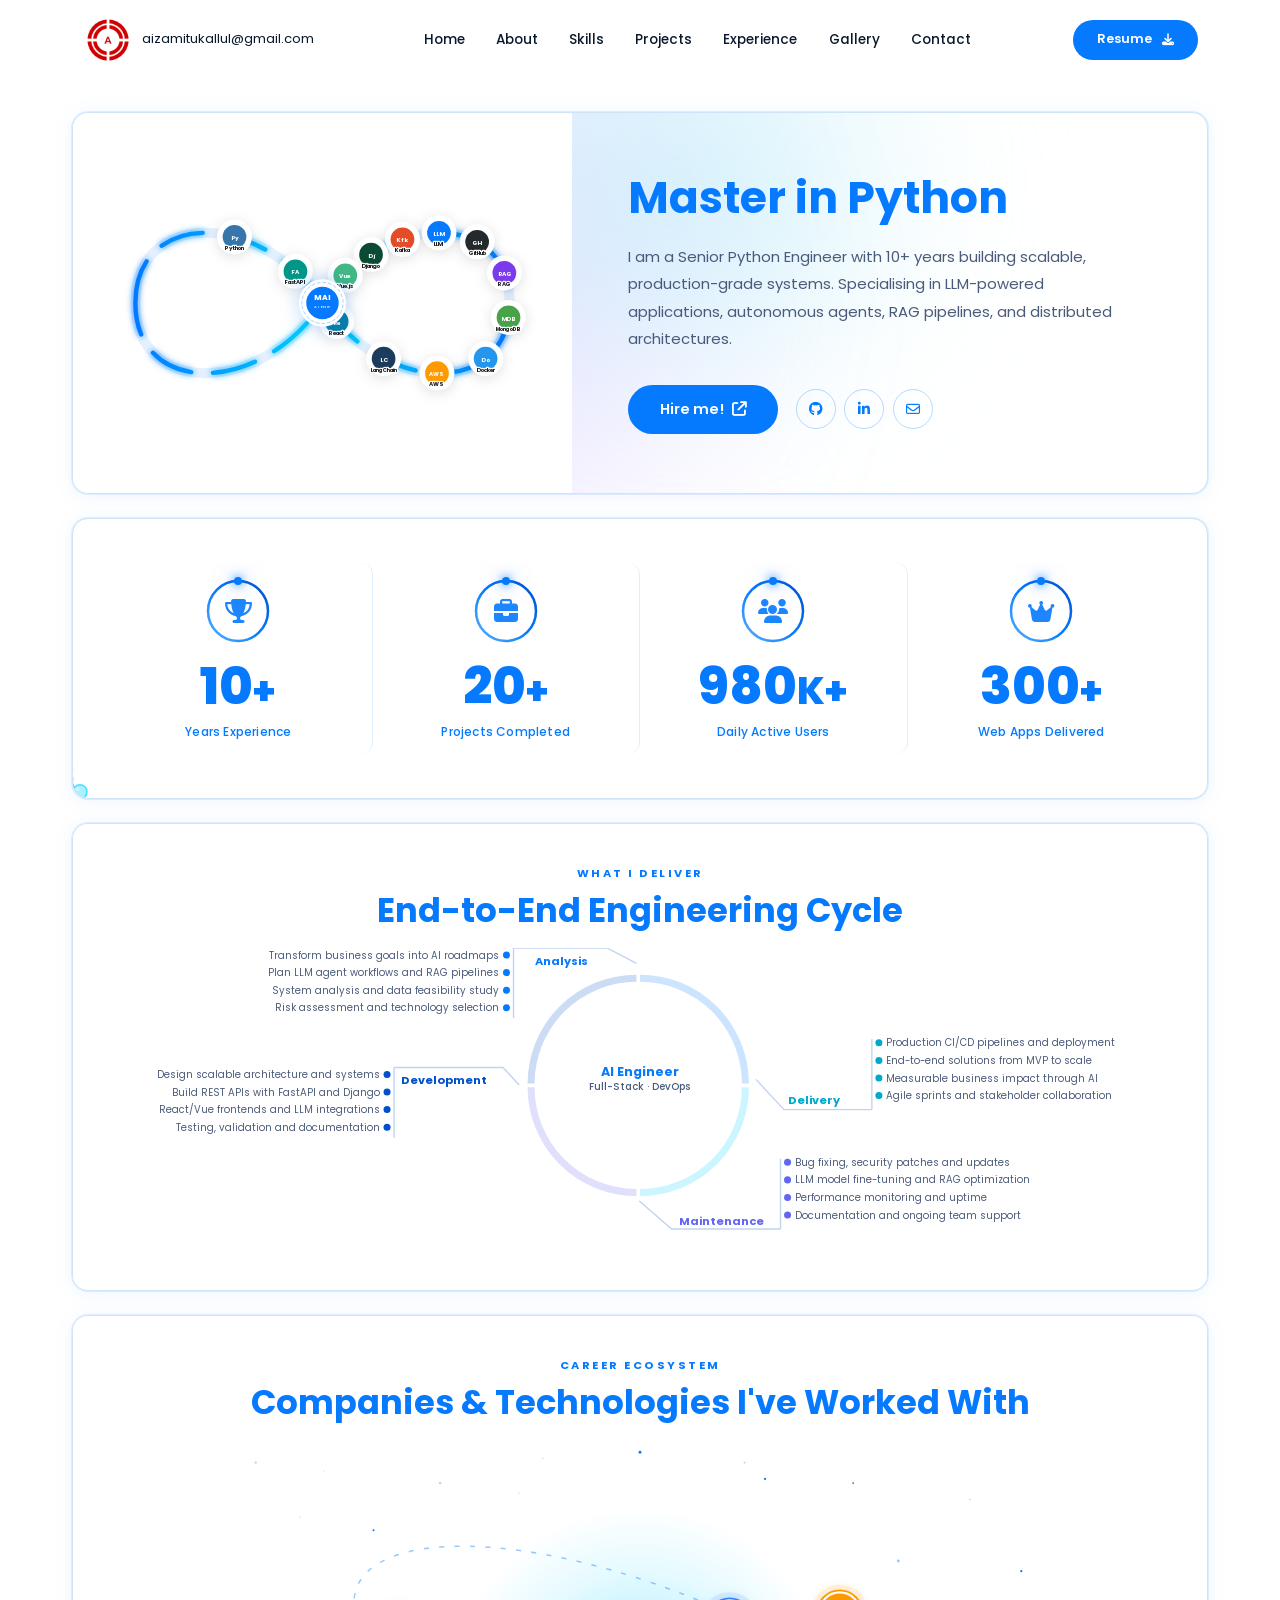
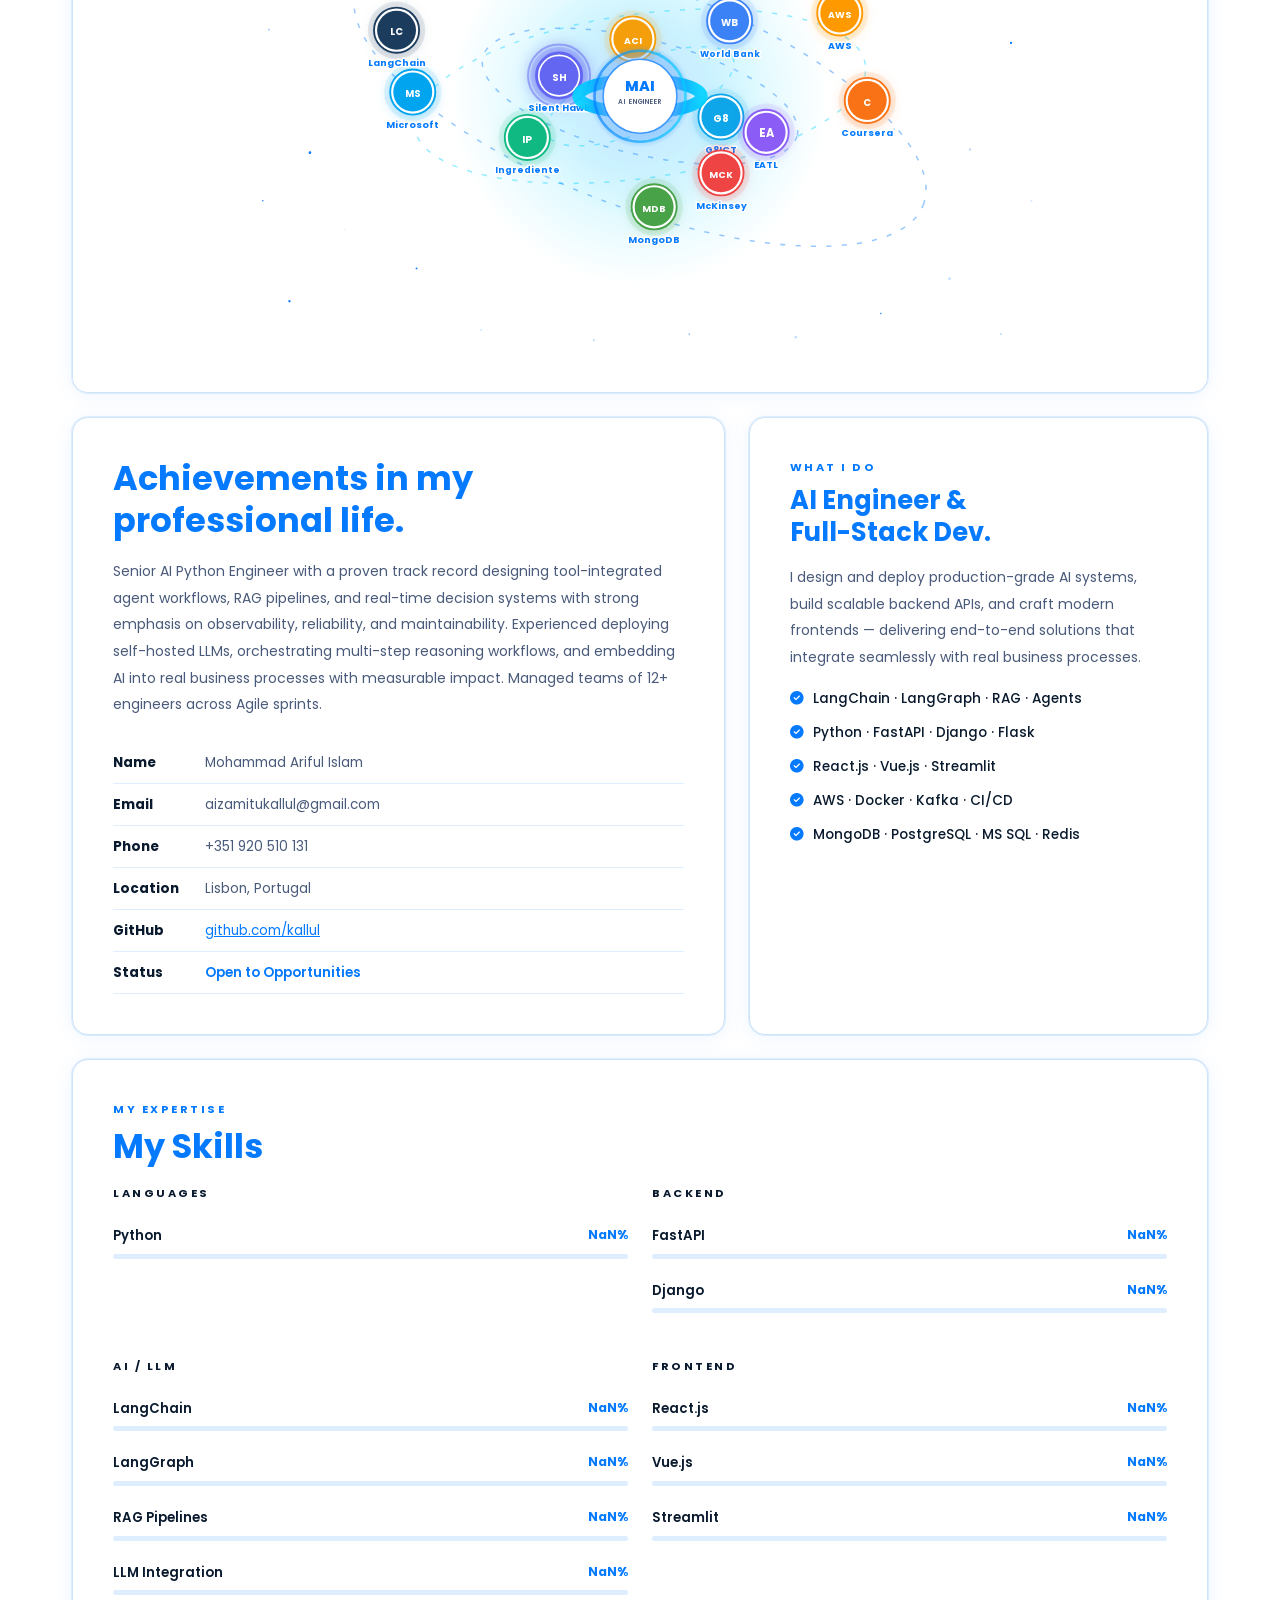
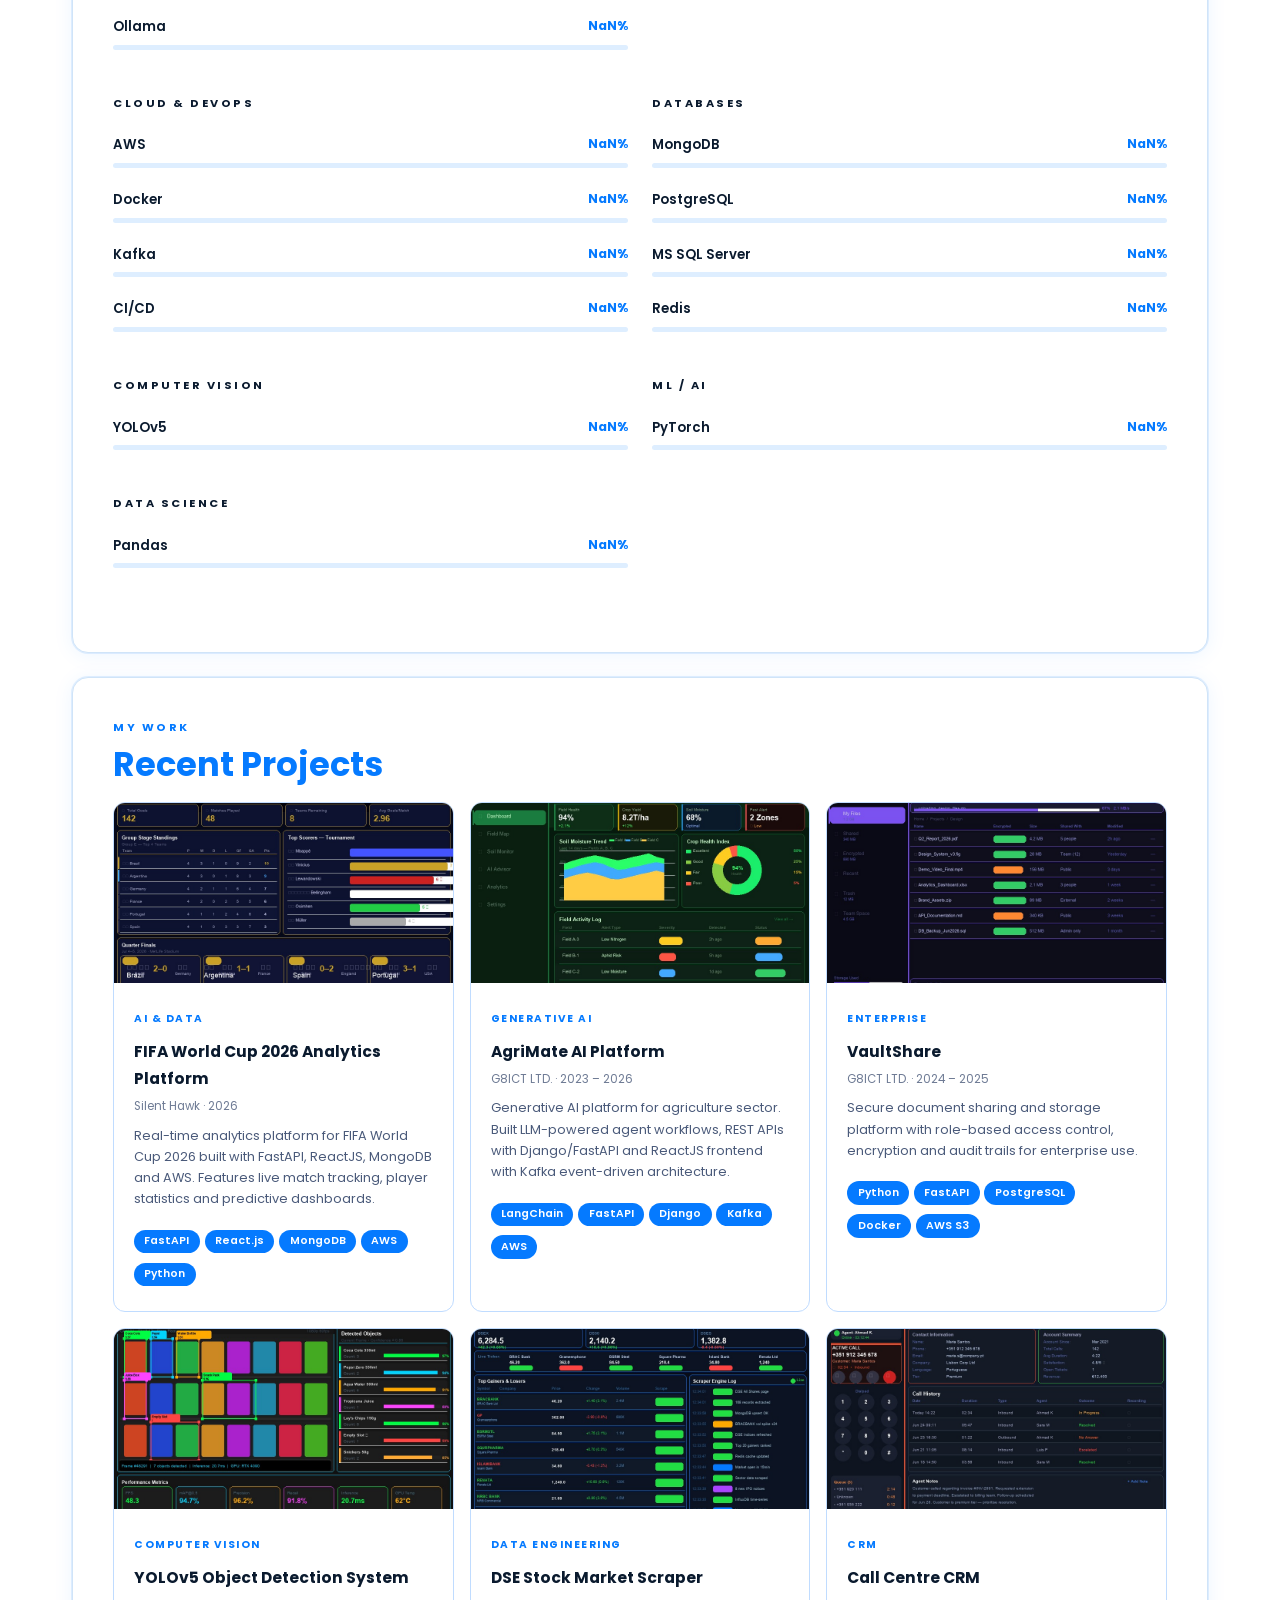
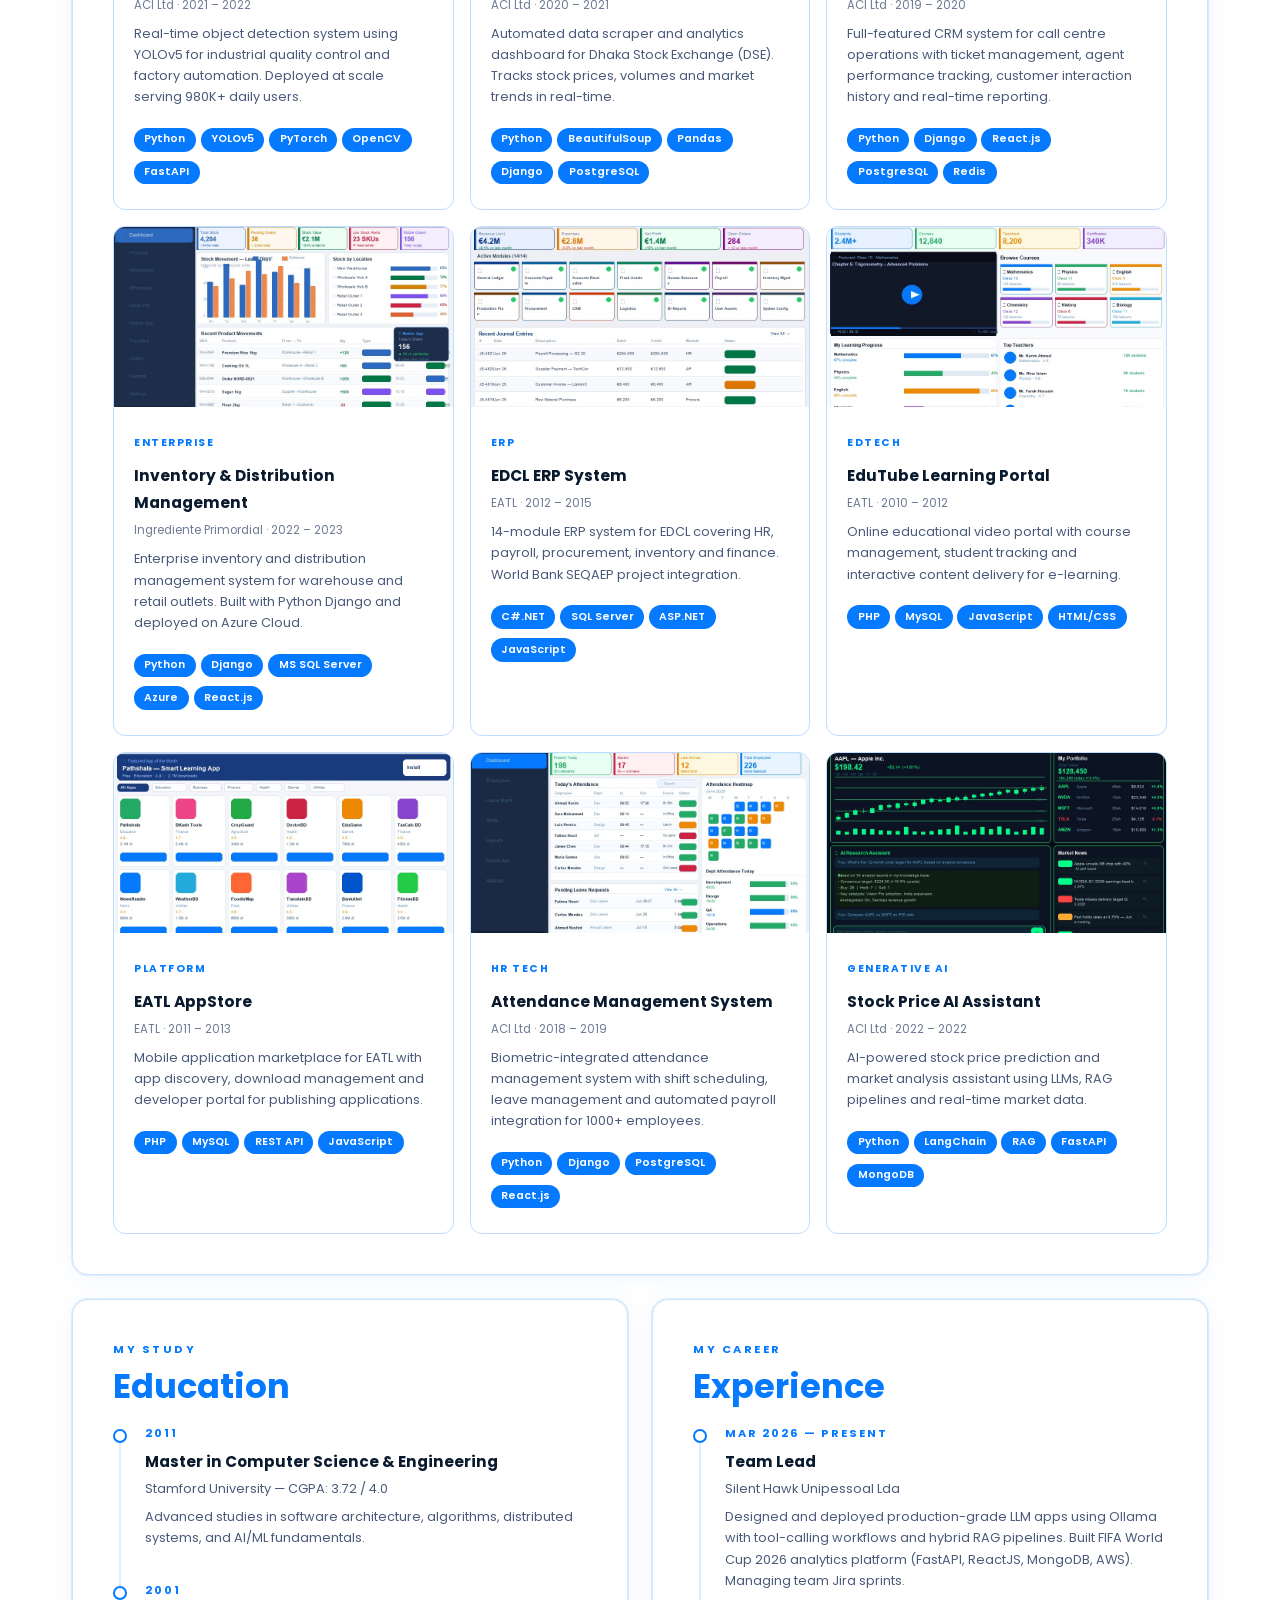
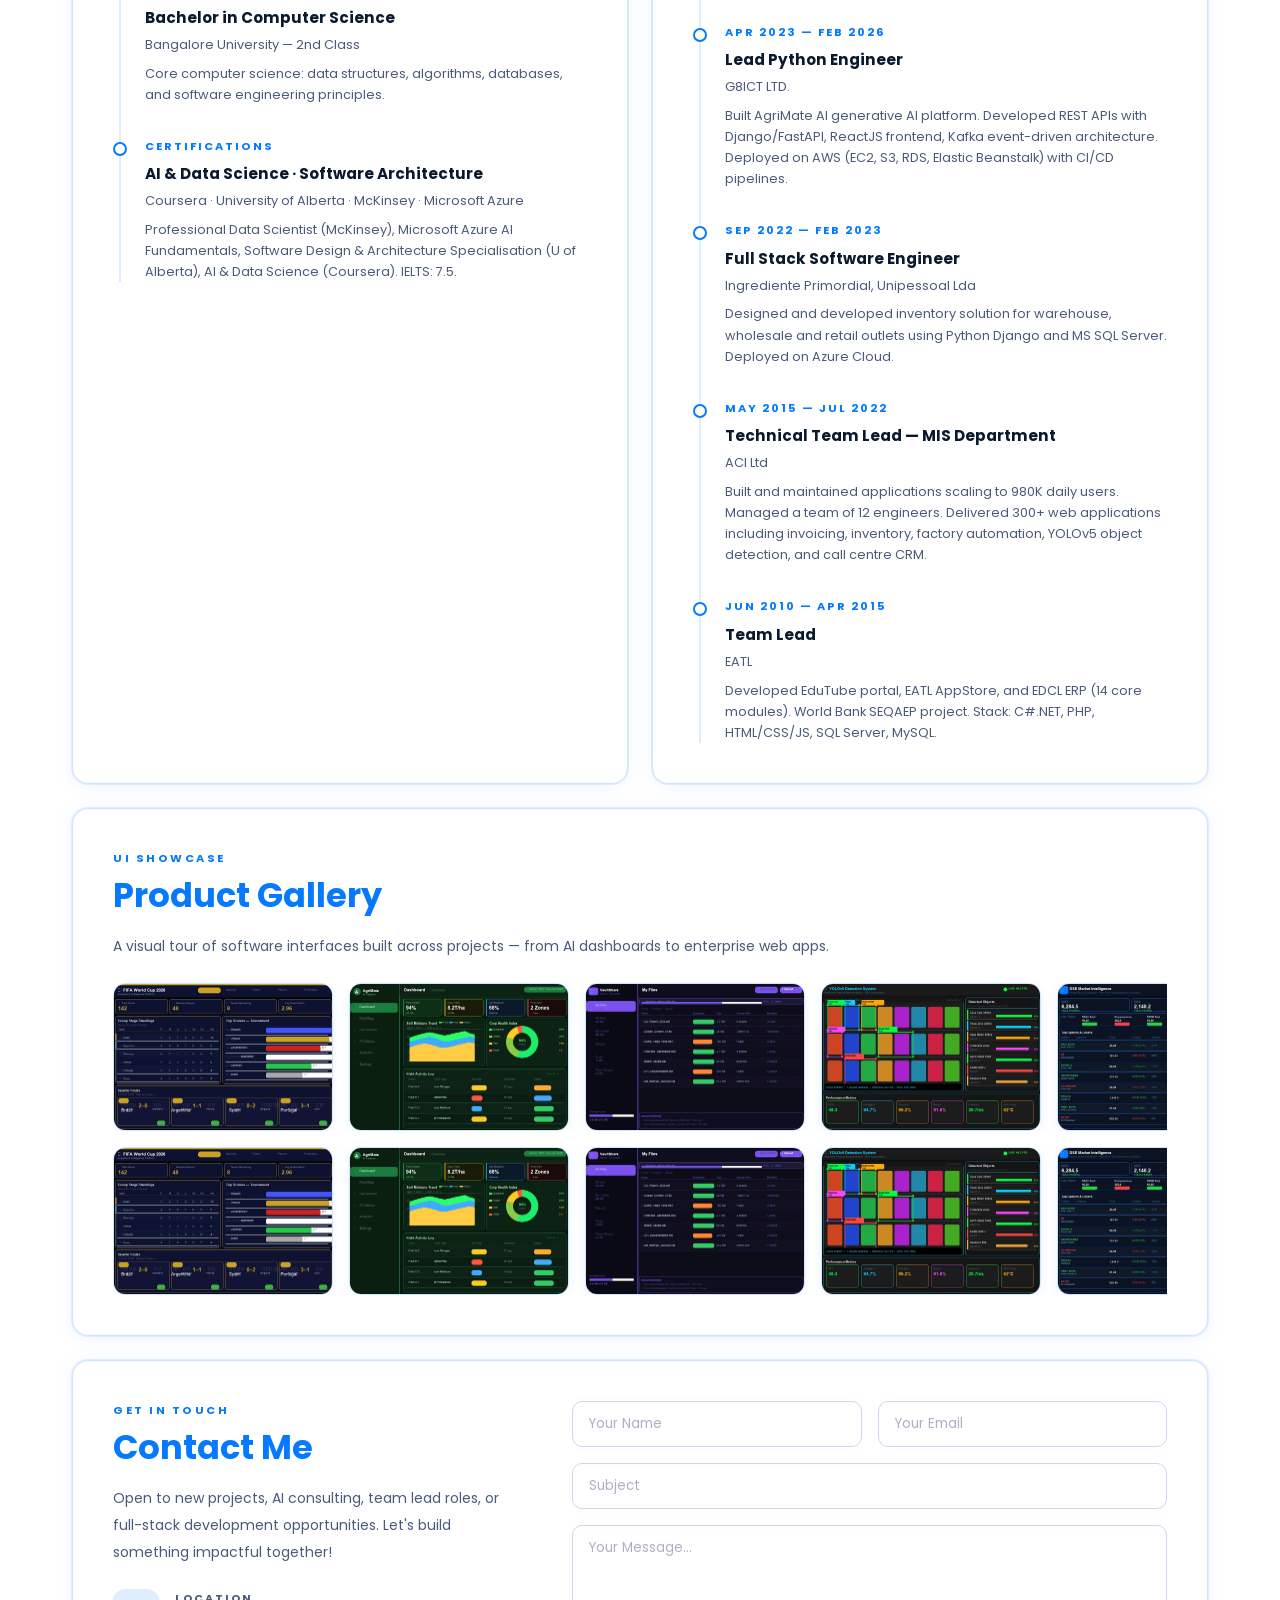
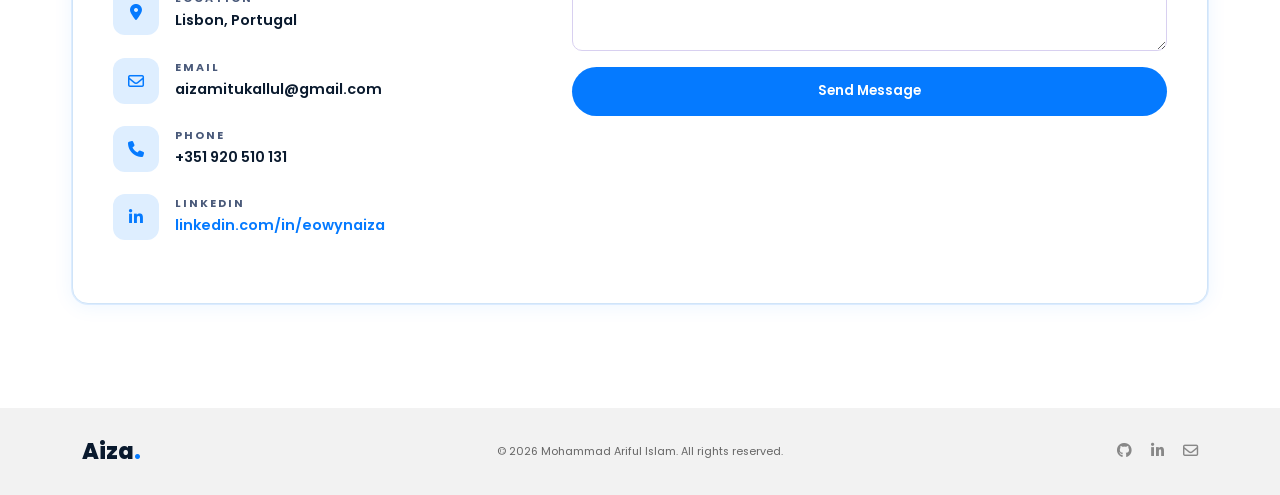
==== commit 544edba2: "Fix GitHub Pages: load projects/skills/gallery from static JSON files Added static/data/{projects,sk" ====
--- a/docs/index.html
+++ b/docs/index.html
@@ -1,796 +1,2892 @@
-<!DOCTYPE html>
+<!doctype html>
 <html lang="en">
-<head>
-  <meta charset="UTF-8" />
-  <meta name="viewport" content="width=device-width, initial-scale=1.0" />
-  <title>Mohammad Ariful Islam | Senior AI Python Engineer &amp; Full-Stack Developer</title>
-
-  <!-- Google Fonts: Poppins -->
-  <link rel="preconnect" href="https://fonts.googleapis.com">
-  <link rel="preconnect" href="https://fonts.gstatic.com" crossorigin>
-  <link href="https://fonts.googleapis.com/css2?family=Poppins:wght@300;400;500;600;700;800&display=swap" rel="stylesheet">
-
-  <!-- Font Awesome 6 -->
-  <link rel="stylesheet" href="https://cdnjs.cloudflare.com/ajax/libs/font-awesome/6.5.1/css/all.min.css" />
-
-  <!-- Bootstrap 5 -->
-  <link href="https://cdn.jsdelivr.net/npm/bootstrap@5.3.3/dist/css/bootstrap.min.css" rel="stylesheet" />
-
-  <!-- Custom CSS -->
-  <link rel="stylesheet" href="static/css/custom.css" />
-</head>
-<body>
-
-  <!-- ─── Navbar ─────────────────────────────────────────────── -->
-  <nav class="navbar navbar-expand-lg fixed-top" id="mainNav">
-    <div class="container">
-      <div class="d-flex align-items-center gap-2 me-4">
-        <a href="/" class="brand-mark text-decoration-none">
-          <img src="static/images/logo.png" alt="Logo" class="brand-logo-img" />
-        </a>
-        <span class="brand-email d-none d-lg-block">aizamitukallul@gmail.com</span>
+  <head>
+    <meta charset="UTF-8" />
+    <meta name="viewport" content="width=device-width, initial-scale=1.0" />
+    <title>
+      Mohammad Ariful Islam | Senior AI Python Engineer &amp; Full-Stack
+      Developer
+    </title>
+
+    <!-- Google Fonts: Poppins -->
+    <link rel="preconnect" href="https://fonts.googleapis.com" />
+    <link rel="preconnect" href="https://fonts.gstatic.com" crossorigin />
+    <link
+      href="https://fonts.googleapis.com/css2?family=Poppins:wght@300;400;500;600;700;800&display=swap"
+      rel="stylesheet"
+    />
+
+    <!-- Font Awesome 6 -->
+    <link
+      rel="stylesheet"
+      href="https://cdnjs.cloudflare.com/ajax/libs/font-awesome/6.5.1/css/all.min.css"
+    />
+
+    <!-- Bootstrap 5 -->
+    <link
+      href="https://cdn.jsdelivr.net/npm/bootstrap@5.3.3/dist/css/bootstrap.min.css"
+      rel="stylesheet"
+    />
+
+    <!-- Custom CSS -->
+    <link rel="stylesheet" href="static/css/custom.css" />
+  </head>
+  <body>
+    <!-- ─── Navbar ─────────────────────────────────────────────── -->
+    <nav class="navbar navbar-expand-lg fixed-top" id="mainNav">
+      <div class="container">
+        <div class="d-flex align-items-center gap-2 me-4">
+          <a href="/" class="brand-mark text-decoration-none">
+            <img
+              src="static/images/logo.png"
+              alt="Logo"
+              class="brand-logo-img"
+            />
+          </a>
+          <span class="brand-email d-none d-lg-block"
+            >aizamitukallul@gmail.com</span
+          >
+        </div>
+        <button
+          class="navbar-toggler"
+          type="button"
+          data-bs-toggle="collapse"
+          data-bs-target="#navMenu"
+          aria-label="Toggle navigation"
+        >
+          <span class="navbar-toggler-icon"></span>
+        </button>
+        <div class="collapse navbar-collapse" id="navMenu">
+          <ul class="navbar-nav mx-auto align-items-center gap-1">
+            <li class="nav-item"><a class="nav-link" href="#hero">Home</a></li>
+            <li class="nav-item">
+              <a class="nav-link" href="#about">About</a>
+            </li>
+            <li class="nav-item">
+              <a class="nav-link" href="#skills">Skills</a>
+            </li>
+            <li class="nav-item">
+              <a class="nav-link" href="#projects">Projects</a>
+            </li>
+            <li class="nav-item">
+              <a class="nav-link" href="#experience">Experience</a>
+            </li>
+            <li class="nav-item">
+              <a class="nav-link" href="#gallery">Gallery</a>
+            </li>
+            <li class="nav-item">
+              <a class="nav-link" href="#contact">Contact</a>
+            </li>
+          </ul>
+          <a href="#contact" class="btn-resume ms-lg-3">
+            Resume
+            <i class="fas fa-download ms-1" style="font-size: 0.75rem"></i>
+          </a>
+        </div>
       </div>
-      <button class="navbar-toggler" type="button"
-              data-bs-toggle="collapse" data-bs-target="#navMenu"
-              aria-label="Toggle navigation">
-        <span class="navbar-toggler-icon"></span>
-      </button>
-      <div class="collapse navbar-collapse" id="navMenu">
-        <ul class="navbar-nav mx-auto align-items-center gap-1">
-          <li class="nav-item"><a class="nav-link" href="#hero">Home</a></li>
-          <li class="nav-item"><a class="nav-link" href="#about">About</a></li>
-          <li class="nav-item"><a class="nav-link" href="#skills">Skills</a></li>
-          <li class="nav-item"><a class="nav-link" href="#projects">Projects</a></li>
-          <li class="nav-item"><a class="nav-link" href="#experience">Experience</a></li>
-          <li class="nav-item"><a class="nav-link" href="#gallery">Gallery</a></li>
-          <li class="nav-item"><a class="nav-link" href="#contact">Contact</a></li>
-        </ul>
-        <a href="#contact" class="btn-resume ms-lg-3">
-          Resume <i class="fas fa-download ms-1" style="font-size:.75rem;"></i>
-        </a>
+    </nav>
+
+    <!-- ─── Page content ─────────────────────────────────────────── -->
+    <main>
+      <div class="content-wrapper">
+        <!-- ═══ HERO CARD ════════════════════════════════════════════ -->
+        <section id="hero" class="card-block mb-4 hero-section style-2">
+          <!-- Mesh gradient orbs -->
+          <div class="hero-orb hero-orb-purple"></div>
+          <div class="hero-orb hero-orb-cyan"></div>
+          <div class="hero-inner">
+            <!-- Infinity tech stack animation -->
+            <div class="hero-photo-col" id="heroSkillsCol">
+              <svg
+                viewBox="0 0 800 400"
+                class="infinity-svg"
+                xmlns="http://www.w3.org/2000/svg"
+              >
+                <defs>
+                  <linearGradient
+                    id="infGrad"
+                    x1="0%"
+                    y1="0%"
+                    x2="100%"
+                    y2="0%"
+                  >
+                    <stop offset="0%" stop-color="#057AFF" />
+                    <stop offset="50%" stop-color="#00D2FF" />
+                    <stop offset="100%" stop-color="#057AFF" />
+                  </linearGradient>
+                  <filter
+                    id="inf-glow"
+                    x="-20%"
+                    y="-20%"
+                    width="140%"
+                    height="140%"
+                  >
+                    <feGaussianBlur stdDeviation="6" result="blur" />
+                    <feComposite
+                      in="SourceGraphic"
+                      in2="blur"
+                      operator="over"
+                    />
+                  </filter>
+                </defs>
+
+                <!-- Track path (background) -->
+                <path
+                  id="infPath"
+                  d="M 100 200 C 100 50 300 50 400 200 C 500 350 700 350 700 200 C 700 50 500 50 400 200 C 300 350 100 350 100 200"
+                  fill="none"
+                  stroke="rgba(5,122,255,0.1)"
+                  stroke-width="16"
+                  stroke-linecap="round"
+                />
+
+                <!-- Animated glowing path -->
+                <path
+                  d="M 100 200 C 100 50 300 50 400 200 C 500 350 700 350 700 200 C 700 50 500 50 400 200 C 300 350 100 350 100 200"
+                  fill="none"
+                  stroke="url(#infGrad)"
+                  stroke-width="7"
+                  stroke-linecap="round"
+                  filter="url(#inf-glow)"
+                  class="infinity-dash"
+                />
+
+                <!-- ── Python ── -->
+                <g>
+                  <animateMotion
+                    dur="28s"
+                    repeatCount="indefinite"
+                    rotate="0"
+                    begin="0s"
+                  >
+                    <mpath href="#infPath" />
+                  </animateMotion>
+                  <circle
+                    r="28"
+                    fill="white"
+                    style="filter: drop-shadow(0 4px 10px rgba(0, 0, 0, 0.12))"
+                  />
+                  <circle r="19" fill="#3776ab" />
+                  <text
+                    x="0"
+                    y="5"
+                    text-anchor="middle"
+                    font-size="9.5"
+                    font-weight="700"
+                    fill="white"
+                    font-family="Poppins,sans-serif"
+                  >
+                    Py
+                  </text>
+                  <text
+                    x="0"
+                    y="21"
+                    text-anchor="middle"
+                    font-size="9"
+                    font-weight="700"
+                    fill="#1d1d1f"
+                    stroke="rgba(255,255,255,0.95)"
+                    stroke-width="4"
+                    stroke-linejoin="round"
+                    paint-order="stroke"
+                    font-family="Poppins,sans-serif"
+                  >
+                    Python
+                  </text>
+                </g>
+
+                <!-- ── FastAPI ── -->
+                <g>
+                  <animateMotion
+                    dur="29.2s"
+                    repeatCount="indefinite"
+                    rotate="0"
+                    begin="-2.2s"
+                  >
+                    <mpath href="#infPath" />
+                  </animateMotion>
+                  <circle
+                    r="28"
+                    fill="white"
+                    style="filter: drop-shadow(0 4px 10px rgba(0, 0, 0, 0.12))"
+                  />
+                  <circle r="19" fill="#009688" />
+                  <text
+                    x="0"
+                    y="5"
+                    text-anchor="middle"
+                    font-size="9.5"
+                    font-weight="700"
+                    fill="white"
+                    font-family="Poppins,sans-serif"
+                  >
+                    FA
+                  </text>
+                  <text
+                    x="0"
+                    y="21"
+                    text-anchor="middle"
+                    font-size="9"
+                    font-weight="700"
+                    fill="#1d1d1f"
+                    stroke="rgba(255,255,255,0.95)"
+                    stroke-width="4"
+                    stroke-linejoin="round"
+                    paint-order="stroke"
+                    font-family="Poppins,sans-serif"
+                  >
+                    FastAPI
+                  </text>
+                </g>
+
+                <!-- ── React ── -->
+                <g>
+                  <animateMotion
+                    dur="30.4s"
+                    repeatCount="indefinite"
+                    rotate="0"
+                    begin="-4.4s"
+                  >
+                    <mpath href="#infPath" />
+                  </animateMotion>
+                  <circle
+                    r="28"
+                    fill="white"
+                    style="filter: drop-shadow(0 4px 10px rgba(0, 0, 0, 0.12))"
+                  />
+                  <circle r="19" fill="#087ea4" />
+                  <text
+                    x="0"
+                    y="5"
+                    text-anchor="middle"
+                    font-size="9.5"
+                    font-weight="700"
+                    fill="white"
+                    font-family="Poppins,sans-serif"
+                  >
+                    Re
+                  </text>
+                  <text
+                    x="0"
+                    y="21"
+                    text-anchor="middle"
+                    font-size="9"
+                    font-weight="700"
+                    fill="#1d1d1f"
+                    stroke="rgba(255,255,255,0.95)"
+                    stroke-width="4"
+                    stroke-linejoin="round"
+                    paint-order="stroke"
+                    font-family="Poppins,sans-serif"
+                  >
+                    React
+                  </text>
+                </g>
+
+                <!-- ── LangChain ── -->
+                <g>
+                  <animateMotion
+                    dur="31.6s"
+                    repeatCount="indefinite"
+                    rotate="0"
+                    begin="-6.6s"
+                  >
+                    <mpath href="#infPath" />
+                  </animateMotion>
+                  <circle
+                    r="28"
+                    fill="white"
+                    style="filter: drop-shadow(0 4px 10px rgba(0, 0, 0, 0.12))"
+                  />
+                  <circle r="19" fill="#1c3c5e" />
+                  <text
+                    x="0"
+                    y="5"
+                    text-anchor="middle"
+                    font-size="9.5"
+                    font-weight="700"
+                    fill="white"
+                    font-family="Poppins,sans-serif"
+                  >
+                    LC
+                  </text>
+                  <text
+                    x="0"
+                    y="21"
+                    text-anchor="middle"
+                    font-size="8.5"
+                    font-weight="700"
+                    fill="#1d1d1f"
+                    stroke="rgba(255,255,255,0.95)"
+                    stroke-width="4"
+                    stroke-linejoin="round"
+                    paint-order="stroke"
+                    font-family="Poppins,sans-serif"
+                  >
+                    LangChain
+                  </text>
+                </g>
+
+                <!-- ── AWS ── -->
+                <g>
+                  <animateMotion
+                    dur="32.8s"
+                    repeatCount="indefinite"
+                    rotate="0"
+                    begin="-8.8s"
+                  >
+                    <mpath href="#infPath" />
+                  </animateMotion>
+                  <circle
+                    r="28"
+                    fill="white"
+                    style="filter: drop-shadow(0 4px 10px rgba(0, 0, 0, 0.12))"
+                  />
+                  <circle r="19" fill="#ff9900" />
+                  <text
+                    x="0"
+                    y="5"
+                    text-anchor="middle"
+                    font-size="9"
+                    font-weight="700"
+                    fill="white"
+                    font-family="Poppins,sans-serif"
+                  >
+                    AWS
+                  </text>
+                  <text
+                    x="0"
+                    y="21"
+                    text-anchor="middle"
+                    font-size="9"
+                    font-weight="700"
+                    fill="#1d1d1f"
+                    stroke="rgba(255,255,255,0.95)"
+                    stroke-width="4"
+                    stroke-linejoin="round"
+                    paint-order="stroke"
+                    font-family="Poppins,sans-serif"
+                  >
+                    AWS
+                  </text>
+                </g>
+
+                <!-- ── Docker ── -->
+                <g>
+                  <animateMotion
+                    dur="34s"
+                    repeatCount="indefinite"
+                    rotate="0"
+                    begin="-11s"
+                  >
+                    <mpath href="#infPath" />
+                  </animateMotion>
+                  <circle
+                    r="28"
+                    fill="white"
+                    style="filter: drop-shadow(0 4px 10px rgba(0, 0, 0, 0.12))"
+                  />
+                  <circle r="19" fill="#2496ed" />
+                  <text
+                    x="0"
+                    y="5"
+                    text-anchor="middle"
+                    font-size="9.5"
+                    font-weight="700"
+                    fill="white"
+                    font-family="Poppins,sans-serif"
+                  >
+                    Do
+                  </text>
+                  <text
+                    x="0"
+                    y="21"
+                    text-anchor="middle"
+                    font-size="9"
+                    font-weight="700"
+                    fill="#1d1d1f"
+                    stroke="rgba(255,255,255,0.95)"
+                    stroke-width="4"
+                    stroke-linejoin="round"
+                    paint-order="stroke"
+                    font-family="Poppins,sans-serif"
+                  >
+                    Docker
+                  </text>
+                </g>
+
+                <!-- ── MongoDB ── -->
+                <g>
+                  <animateMotion
+                    dur="35.2s"
+                    repeatCount="indefinite"
+                    rotate="0"
+                    begin="-13.2s"
+                  >
+                    <mpath href="#infPath" />
+                  </animateMotion>
+                  <circle
+                    r="28"
+                    fill="white"
+                    style="filter: drop-shadow(0 4px 10px rgba(0, 0, 0, 0.12))"
+                  />
+                  <circle r="19" fill="#47a248" />
+                  <text
+                    x="0"
+                    y="5"
+                    text-anchor="middle"
+                    font-size="9"
+                    font-weight="700"
+                    fill="white"
+                    font-family="Poppins,sans-serif"
+                  >
+                    MDB
+                  </text>
+                  <text
+                    x="0"
+                    y="21"
+                    text-anchor="middle"
+                    font-size="8.5"
+                    font-weight="700"
+                    fill="#1d1d1f"
+                    stroke="rgba(255,255,255,0.95)"
+                    stroke-width="4"
+                    stroke-linejoin="round"
+                    paint-order="stroke"
+                    font-family="Poppins,sans-serif"
+                  >
+                    MongoDB
+                  </text>
+                </g>
+
+                <!-- ── RAG ── -->
+                <g>
+                  <animateMotion
+                    dur="36.4s"
+                    repeatCount="indefinite"
+                    rotate="0"
+                    begin="-15.4s"
+                  >
+                    <mpath href="#infPath" />
+                  </animateMotion>
+                  <circle
+                    r="28"
+                    fill="white"
+                    style="filter: drop-shadow(0 4px 10px rgba(0, 0, 0, 0.12))"
+                  />
+                  <circle r="19" fill="#7c3aed" />
+                  <text
+                    x="0"
+                    y="5"
+                    text-anchor="middle"
+                    font-size="9.5"
+                    font-weight="700"
+                    fill="white"
+                    font-family="Poppins,sans-serif"
+                  >
+                    RAG
+                  </text>
+                  <text
+                    x="0"
+                    y="21"
+                    text-anchor="middle"
+                    font-size="9"
+                    font-weight="700"
+                    fill="#1d1d1f"
+                    stroke="rgba(255,255,255,0.95)"
+                    stroke-width="4"
+                    stroke-linejoin="round"
+                    paint-order="stroke"
+                    font-family="Poppins,sans-serif"
+                  >
+                    RAG
+                  </text>
+                </g>
+
+                <!-- ── GitHub ── -->
+                <g>
+                  <animateMotion
+                    dur="37.6s"
+                    repeatCount="indefinite"
+                    rotate="0"
+                    begin="-17.6s"
+                  >
+                    <mpath href="#infPath" />
+                  </animateMotion>
+                  <circle
+                    r="28"
+                    fill="white"
+                    style="filter: drop-shadow(0 4px 10px rgba(0, 0, 0, 0.12))"
+                  />
+                  <circle r="19" fill="#24292e" />
+                  <text
+                    x="0"
+                    y="5"
+                    text-anchor="middle"
+                    font-size="9.5"
+                    font-weight="700"
+                    fill="white"
+                    font-family="Poppins,sans-serif"
+                  >
+                    GH
+                  </text>
+                  <text
+                    x="0"
+                    y="21"
+                    text-anchor="middle"
+                    font-size="9"
+                    font-weight="700"
+                    fill="#1d1d1f"
+                    stroke="rgba(255,255,255,0.95)"
+                    stroke-width="4"
+                    stroke-linejoin="round"
+                    paint-order="stroke"
+                    font-family="Poppins,sans-serif"
+                  >
+                    GitHub
+                  </text>
+                </g>
+
+                <!-- ── LLM / AI ── -->
+                <g>
+                  <animateMotion
+                    dur="38.8s"
+                    repeatCount="indefinite"
+                    rotate="0"
+                    begin="-19.8s"
+                  >
+                    <mpath href="#infPath" />
+                  </animateMotion>
+                  <circle
+                    r="28"
+                    fill="white"
+                    style="filter: drop-shadow(0 4px 10px rgba(0, 0, 0, 0.12))"
+                  />
+                  <circle r="19" fill="#057AFF" />
+                  <text
+                    x="0"
+                    y="5"
+                    text-anchor="middle"
+                    font-size="9.5"
+                    font-weight="700"
+                    fill="white"
+                    font-family="Poppins,sans-serif"
+                  >
+                    LLM
+                  </text>
+                  <text
+                    x="0"
+                    y="21"
+                    text-anchor="middle"
+                    font-size="9"
+                    font-weight="700"
+                    fill="#1d1d1f"
+                    stroke="rgba(255,255,255,0.95)"
+                    stroke-width="4"
+                    stroke-linejoin="round"
+                    paint-order="stroke"
+                    font-family="Poppins,sans-serif"
+                  >
+                    LLM
+                  </text>
+                </g>
+
+                <!-- ── Kafka ── -->
+                <g>
+                  <animateMotion
+                    dur="40s"
+                    repeatCount="indefinite"
+                    rotate="0"
+                    begin="-22s"
+                  >
+                    <mpath href="#infPath" />
+                  </animateMotion>
+                  <circle
+                    r="28"
+                    fill="white"
+                    style="filter: drop-shadow(0 4px 10px rgba(0, 0, 0, 0.12))"
+                  />
+                  <circle r="19" fill="#e34c26" />
+                  <text
+                    x="0"
+                    y="5"
+                    text-anchor="middle"
+                    font-size="9.5"
+                    font-weight="700"
+                    fill="white"
+                    font-family="Poppins,sans-serif"
+                  >
+                    Kfk
+                  </text>
+                  <text
+                    x="0"
+                    y="21"
+                    text-anchor="middle"
+                    font-size="9"
+                    font-weight="700"
+                    fill="#1d1d1f"
+                    stroke="rgba(255,255,255,0.95)"
+                    stroke-width="4"
+                    stroke-linejoin="round"
+                    paint-order="stroke"
+                    font-family="Poppins,sans-serif"
+                  >
+                    Kafka
+                  </text>
+                </g>
+
+                <!-- ── Django ── -->
+                <g>
+                  <animateMotion
+                    dur="41.2s"
+                    repeatCount="indefinite"
+                    rotate="0"
+                    begin="-24.2s"
+                  >
+                    <mpath href="#infPath" />
+                  </animateMotion>
+                  <circle
+                    r="28"
+                    fill="white"
+                    style="filter: drop-shadow(0 4px 10px rgba(0, 0, 0, 0.12))"
+                  />
+                  <circle r="19" fill="#0c4b33" />
+                  <text
+                    x="0"
+                    y="5"
+                    text-anchor="middle"
+                    font-size="9.5"
+                    font-weight="700"
+                    fill="white"
+                    font-family="Poppins,sans-serif"
+                  >
+                    Dj
+                  </text>
+                  <text
+                    x="0"
+                    y="21"
+                    text-anchor="middle"
+                    font-size="9"
+                    font-weight="700"
+                    fill="#1d1d1f"
+                    stroke="rgba(255,255,255,0.95)"
+                    stroke-width="4"
+                    stroke-linejoin="round"
+                    paint-order="stroke"
+                    font-family="Poppins,sans-serif"
+                  >
+                    Django
+                  </text>
+                </g>
+
+                <!-- ── Vue.js ── -->
+                <g>
+                  <animateMotion
+                    dur="42.4s"
+                    repeatCount="indefinite"
+                    rotate="0"
+                    begin="-26.4s"
+                  >
+                    <mpath href="#infPath" />
+                  </animateMotion>
+                  <circle
+                    r="28"
+                    fill="white"
+                    style="filter: drop-shadow(0 4px 10px rgba(0, 0, 0, 0.12))"
+                  />
+                  <circle r="19" fill="#42b883" />
+                  <text
+                    x="0"
+                    y="5"
+                    text-anchor="middle"
+                    font-size="9.5"
+                    font-weight="700"
+                    fill="white"
+                    font-family="Poppins,sans-serif"
+                  >
+                    Vue
+                  </text>
+                  <text
+                    x="0"
+                    y="21"
+                    text-anchor="middle"
+                    font-size="9"
+                    font-weight="700"
+                    fill="#1d1d1f"
+                    stroke="rgba(255,255,255,0.95)"
+                    stroke-width="4"
+                    stroke-linejoin="round"
+                    paint-order="stroke"
+                    font-family="Poppins,sans-serif"
+                  >
+                    Vue.js
+                  </text>
+                </g>
+
+                <!-- ── Redis ── -->
+                <g>
+                  <animateMotion
+                    dur="43.6s"
+                    repeatCount="indefinite"
+                    rotate="0"
+                    begin="-28.6s"
+                  >
+                    <mpath href="#infPath" />
+                  </animateMotion>
+                  <circle
+                    r="28"
+                    fill="white"
+                    style="filter: drop-shadow(0 4px 10px rgba(0, 0, 0, 0.12))"
+                  />
+                  <circle r="19" fill="#dc382d" />
+                  <text
+                    x="0"
+                    y="5"
+                    text-anchor="middle"
+                    font-size="9.5"
+                    font-weight="700"
+                    fill="white"
+                    font-family="Poppins,sans-serif"
+                  >
+                    Rd
+                  </text>
+                  <text
+                    x="0"
+                    y="21"
+                    text-anchor="middle"
+                    font-size="9"
+                    font-weight="700"
+                    fill="#1d1d1f"
+                    stroke="rgba(255,255,255,0.95)"
+                    stroke-width="4"
+                    stroke-linejoin="round"
+                    paint-order="stroke"
+                    font-family="Poppins,sans-serif"
+                  >
+                    Redis
+                  </text>
+                </g>
+
+                <!-- ── Center anchor ── -->
+                <g class="center-anchor">
+                  <circle
+                    cx="400"
+                    cy="200"
+                    r="38"
+                    fill="white"
+                    style="filter: drop-shadow(0 0 15px rgba(5, 122, 255, 0.3))"
+                  />
+                  <circle
+                    cx="400"
+                    cy="200"
+                    r="33"
+                    fill="none"
+                    stroke="#057AFF"
+                    stroke-width="1.5"
+                    stroke-dasharray="6 3"
+                    opacity="0.35"
+                  >
+                    <animateTransform
+                      attributeName="transform"
+                      type="rotate"
+                      from="0 400 200"
+                      to="360 400 200"
+                      dur="8s"
+                      repeatCount="indefinite"
+                    />
+                  </circle>
+                  <circle cx="400" cy="200" r="26" fill="#057AFF" />
+                  <text
+                    x="400"
+                    y="196"
+                    text-anchor="middle"
+                    font-size="12"
+                    font-weight="800"
+                    fill="white"
+                    font-family="Poppins,sans-serif"
+                  >
+                    MAI
+                  </text>
+                  <text
+                    x="400"
+                    y="208"
+                    text-anchor="middle"
+                    font-size="6"
+                    font-weight="600"
+                    fill="white"
+                    opacity="0.85"
+                    font-family="Poppins,sans-serif"
+                    letter-spacing="0.8"
+                  >
+                    AI ENG
+                  </text>
+                </g>
+              </svg>
+            </div>
+
+            <!-- Text -->
+            <div class="hero-text-col">
+              <h1 class="hero-title">Master in Python<br /></h1>
+              <p class="hero-desc">
+                I am a Senior Python Engineer with 10+ years building scalable,
+                production-grade systems. Specialising in LLM-powered
+                applications, autonomous agents, RAG pipelines, and distributed
+                architectures.
+              </p>
+              <div class="hero-actions">
+                <a href="#contact" class="btn-hire">
+                  Hire me! <i class="fas fa-arrow-up-right-from-square"></i>
+                </a>
+                <div class="hero-socials">
+                  <a
+                    href="https://github.com/kallul"
+                    aria-label="GitHub"
+                    target="_blank"
+                    rel="noopener"
+                    ><i class="fab fa-github"></i
+                  ></a>
+                  <a
+                    href="https://www.linkedin.com/in/eowynaiza/"
+                    aria-label="LinkedIn"
+                    target="_blank"
+                    rel="noopener"
+                    ><i class="fab fa-linkedin-in"></i
+                  ></a>
+                  <a href="mailto:aizamitukallul@gmail.com" aria-label="Email"
+                    ><i class="far fa-envelope"></i
+                  ></a>
+                </div>
+              </div>
+            </div>
+          </div>
+        </section>
+
+        <!-- ═══ STATS CARD ═══════════════════════════════════════════ -->
+        <section id="stats" class="card-block mb-4 stats-section">
+          <div class="stats-grid">
+            <div class="stat-col">
+              <div class="stat-icon-wrap">
+                <svg class="stat-ring" viewBox="0 0 72 72" aria-hidden="true">
+                  <circle class="stat-ring-bg" cx="36" cy="36" r="30" />
+                  <circle class="stat-ring-fill" cx="36" cy="36" r="30" />
+                </svg>
+                <div class="stat-orbit-wrap">
+                  <span class="stat-orbit-dot"></span>
+                </div>
+                <i class="fas fa-trophy stat-icon"></i>
+              </div>
+              <div class="stat-number-row">
+                <span class="stat-num" data-target="10">0</span
+                ><span class="stat-sfx">+</span>
+              </div>
+              <div class="stat-lbl">Years Experience</div>
+            </div>
+
+            <div class="stat-col">
+              <div class="stat-icon-wrap">
+                <svg class="stat-ring" viewBox="0 0 72 72" aria-hidden="true">
+                  <circle class="stat-ring-bg" cx="36" cy="36" r="30" />
+                  <circle class="stat-ring-fill" cx="36" cy="36" r="30" />
+                </svg>
+                <div class="stat-orbit-wrap">
+                  <span class="stat-orbit-dot"></span>
+                </div>
+                <i class="fas fa-briefcase stat-icon"></i>
+              </div>
+              <div class="stat-number-row">
+                <span class="stat-num" data-target="20">0</span
+                ><span class="stat-sfx">+</span>
+              </div>
+              <div class="stat-lbl">Projects Completed</div>
+            </div>
+
+            <div class="stat-col">
+              <div class="stat-icon-wrap">
+                <svg class="stat-ring" viewBox="0 0 72 72" aria-hidden="true">
+                  <circle class="stat-ring-bg" cx="36" cy="36" r="30" />
+                  <circle class="stat-ring-fill" cx="36" cy="36" r="30" />
+                </svg>
+                <div class="stat-orbit-wrap">
+                  <span class="stat-orbit-dot"></span>
+                </div>
+                <i class="fas fa-users stat-icon"></i>
+              </div>
+              <div class="stat-number-row">
+                <span class="stat-num" data-target="980">0</span
+                ><span class="stat-sfx">K+</span>
+              </div>
+              <div class="stat-lbl">Daily Active Users</div>
+            </div>
+
+            <div class="stat-col">
+              <div class="stat-icon-wrap">
+                <svg class="stat-ring" viewBox="0 0 72 72" aria-hidden="true">
+                  <circle class="stat-ring-bg" cx="36" cy="36" r="30" />
+                  <circle class="stat-ring-fill" cx="36" cy="36" r="30" />
+                </svg>
+                <div class="stat-orbit-wrap">
+                  <span class="stat-orbit-dot"></span>
+                </div>
+                <i class="fas fa-crown stat-icon"></i>
+              </div>
+              <div class="stat-number-row">
+                <span class="stat-num" data-target="300">0</span
+                ><span class="stat-sfx">+</span>
+              </div>
+              <div class="stat-lbl">Web Apps Delivered</div>
+            </div>
+          </div>
+        </section>
+
+        <!-- ═══ SERVICES CYCLE ══════════════════════════════════════ -->
+        <section id="services" class="card-block mb-4 services-section">
+          <div class="card-inner" style="background: #ffffff">
+            <div class="text-center mb-3">
+              <p class="blk-tag">What I Deliver</p>
+              <p class="blk-title">End-to-End Engineering Cycle</p>
+            </div>
+            <div class="services-wrap">
+              <svg
+                xmlns="http://www.w3.org/2000/svg"
+                width="100%"
+                viewBox="0 0 1500 430"
+                class="services-svg"
+              >
+                <defs>
+                  <!-- Arc 1: top-right — #057aff -->
+                  <g id="svc-pc1">
+                    <path
+                      fill="none"
+                      stroke="#057aff"
+                      stroke-width="10"
+                      opacity="0.2"
+                      d="M0,0 a150,150 0 0,1 150,150"
+                    />
+                    <path
+                      fill="none"
+                      stroke="#057aff"
+                      stroke-width="10"
+                      class="svc-pcm"
+                      id="svc-pcm1"
+                      d="M0,0 a150,150 0 0,1 150,150"
+                    />
+                  </g>
+                  <!-- Arc 2: bottom-right — #00D2FF -->
+                  <g id="svc-pc2">
+                    <path
+                      fill="none"
+                      stroke="#00D2FF"
+                      stroke-width="10"
+                      opacity="0.2"
+                      d="M150,155 a150,150 0 0,1 -150,150"
+                    />
+                    <path
+                      fill="none"
+                      stroke="#00D2FF"
+                      stroke-width="10"
+                      class="svc-pcm"
+                      id="svc-pcm2"
+                      d="M150,155 a150,150 0 0,1 -150,150"
+                    />
+                  </g>
+                  <!-- Arc 3: bottom-left — #6366f1 -->
+                  <g id="svc-pc3">
+                    <path
+                      fill="none"
+                      stroke="#6366f1"
+                      stroke-width="10"
+                      opacity="0.2"
+                      d="M-5,305 a150,150 0 0,1 -150,-150"
+                    />
+                    <path
+                      fill="none"
+                      stroke="#6366f1"
+                      stroke-width="10"
+                      class="svc-pcm"
+                      id="svc-pcm3"
+                      d="M-5,305 a150,150 0 0,1 -150,-150"
+                    />
+                  </g>
+                  <!-- Arc 4: top-left — #0050cc -->
+                  <g id="svc-pc4">
+                    <path
+                      fill="none"
+                      stroke="#0050cc"
+                      stroke-width="10"
+                      opacity="0.2"
+                      d="M-155,150 a150,150 0 0,1 150,-150"
+                    />
+                    <path
+                      fill="none"
+                      stroke="#0050cc"
+                      stroke-width="10"
+                      class="svc-pcm"
+                      id="svc-pcm4"
+                      d="M-155,150 a150,150 0 0,1 150,-150"
+                    />
+                  </g>
+                </defs>
+
+                <!-- Diamond arcs -->
+                <use href="#svc-pc1" x="50%" y="10%" />
+                <use href="#svc-pc2" x="50%" y="10%" />
+                <use href="#svc-pc3" x="50%" y="10%" />
+                <use href="#svc-pc4" x="50%" y="10%" />
+
+                <!-- Center label -->
+                <text
+                  x="750"
+                  y="182"
+                  text-anchor="middle"
+                  font-size="18"
+                  font-weight="700"
+                  fill="#057aff"
+                  font-family="Poppins,sans-serif"
+                >
+                  AI Engineer
+                </text>
+                <text
+                  x="750"
+                  y="202"
+                  text-anchor="middle"
+                  font-size="14"
+                  font-weight="500"
+                  fill="#4a5a7a"
+                  font-family="Poppins,sans-serif"
+                >
+                  Full-Stack · DevOps
+                </text>
+
+                <!-- ── Analysis (top) ── -->
+                <polyline
+                  points="745,22 703,0 570,0"
+                  stroke="#c0d4f0"
+                  fill="none"
+                  stroke-width="2"
+                />
+                <text
+                  x="600"
+                  y="24"
+                  fill="#057aff"
+                  font-size="16"
+                  font-weight="700"
+                  font-family="Poppins,sans-serif"
+                >
+                  Analysis
+                </text>
+                <line
+                  x1="570"
+                  y1="0"
+                  x2="570"
+                  y2="100"
+                  stroke="#c0d4f0"
+                  stroke-width="2"
+                />
+                <g>
+                  <circle r="5" cx="560" cy="10" fill="#057aff" />
+                  <text
+                    x="550"
+                    y="15"
+                    text-anchor="end"
+                    fill="#4a5a7a"
+                    font-size="14"
+                    font-family="Poppins,sans-serif"
+                  >
+                    Transform business goals into AI roadmaps
+                  </text>
+                </g>
+                <g>
+                  <circle r="5" cx="560" cy="35" fill="#057aff" />
+                  <text
+                    x="550"
+                    y="40"
+                    text-anchor="end"
+                    fill="#4a5a7a"
+                    font-size="14"
+                    font-family="Poppins,sans-serif"
+                  >
+                    Plan LLM agent workflows and RAG pipelines
+                  </text>
+                </g>
+                <g>
+                  <circle r="5" cx="560" cy="60" fill="#057aff" />
+                  <text
+                    x="550"
+                    y="65"
+                    text-anchor="end"
+                    fill="#4a5a7a"
+                    font-size="14"
+                    font-family="Poppins,sans-serif"
+                  >
+                    System analysis and data feasibility study
+                  </text>
+                </g>
+                <g>
+                  <circle r="5" cx="560" cy="85" fill="#057aff" />
+                  <text
+                    x="550"
+                    y="90"
+                    text-anchor="end"
+                    fill="#4a5a7a"
+                    font-size="14"
+                    font-family="Poppins,sans-serif"
+                  >
+                    Risk assessment and technology selection
+                  </text>
+                </g>
+
+                <!-- ── Delivery (right) ── -->
+                <polyline
+                  points="915,187 955,230 1080,230"
+                  stroke="#c0d4f0"
+                  fill="none"
+                  stroke-width="2"
+                />
+                <text
+                  x="960"
+                  y="222"
+                  fill="#00A8CC"
+                  font-size="16"
+                  font-weight="700"
+                  font-family="Poppins,sans-serif"
+                >
+                  Delivery
+                </text>
+                <line
+                  x1="1080"
+                  y1="230"
+                  x2="1080"
+                  y2="130"
+                  stroke="#c0d4f0"
+                  stroke-width="2"
+                />
+                <g>
+                  <circle r="5" cx="1090" cy="135" fill="#00A8CC" />
+                  <text
+                    x="1100"
+                    y="140"
+                    fill="#4a5a7a"
+                    font-size="14"
+                    font-family="Poppins,sans-serif"
+                  >
+                    Production CI/CD pipelines and deployment
+                  </text>
+                </g>
+                <g>
+                  <circle r="5" cx="1090" cy="160" fill="#00A8CC" />
+                  <text
+                    x="1100"
+                    y="165"
+                    fill="#4a5a7a"
+                    font-size="14"
+                    font-family="Poppins,sans-serif"
+                  >
+                    End-to-end solutions from MVP to scale
+                  </text>
+                </g>
+                <g>
+                  <circle r="5" cx="1090" cy="185" fill="#00A8CC" />
+                  <text
+                    x="1100"
+                    y="190"
+                    fill="#4a5a7a"
+                    font-size="14"
+                    font-family="Poppins,sans-serif"
+                  >
+                    Measurable business impact through AI
+                  </text>
+                </g>
+                <g>
+                  <circle r="5" cx="1090" cy="210" fill="#00A8CC" />
+                  <text
+                    x="1100"
+                    y="215"
+                    fill="#4a5a7a"
+                    font-size="14"
+                    font-family="Poppins,sans-serif"
+                  >
+                    Agile sprints and stakeholder collaboration
+                  </text>
+                </g>
+
+                <!-- ── Maintenance (bottom) ── -->
+                <polyline
+                  points="749,360 795,400 950,400"
+                  stroke="#c0d4f0"
+                  fill="none"
+                  stroke-width="2"
+                />
+                <text
+                  x="805"
+                  y="394"
+                  fill="#6366f1"
+                  font-size="16"
+                  font-weight="700"
+                  font-family="Poppins,sans-serif"
+                >
+                  Maintenance
+                </text>
+                <line
+                  x1="950"
+                  y1="400"
+                  x2="950"
+                  y2="300"
+                  stroke="#c0d4f0"
+                  stroke-width="2"
+                />
+                <g>
+                  <circle r="5" cx="960" cy="305" fill="#6366f1" />
+                  <text
+                    x="970"
+                    y="310"
+                    fill="#4a5a7a"
+                    font-size="14"
+                    font-family="Poppins,sans-serif"
+                  >
+                    Bug fixing, security patches and updates
+                  </text>
+                </g>
+                <g>
+                  <circle r="5" cx="960" cy="330" fill="#6366f1" />
+                  <text
+                    x="970"
+                    y="335"
+                    fill="#4a5a7a"
+                    font-size="14"
+                    font-family="Poppins,sans-serif"
+                  >
+                    LLM model fine-tuning and RAG optimization
+                  </text>
+                </g>
+                <g>
+                  <circle r="5" cx="960" cy="355" fill="#6366f1" />
+                  <text
+                    x="970"
+                    y="360"
+                    fill="#4a5a7a"
+                    font-size="14"
+                    font-family="Poppins,sans-serif"
+                  >
+                    Performance monitoring and uptime
+                  </text>
+                </g>
+                <g>
+                  <circle r="5" cx="960" cy="380" fill="#6366f1" />
+                  <text
+                    x="970"
+                    y="385"
+                    fill="#4a5a7a"
+                    font-size="14"
+                    font-family="Poppins,sans-serif"
+                  >
+                    Documentation and ongoing team support
+                  </text>
+                </g>
+
+                <!-- ── Development (left) ── -->
+                <polyline
+                  points="578,195 555,170 400,170"
+                  stroke="#c0d4f0"
+                  fill="none"
+                  stroke-width="2"
+                />
+                <text
+                  x="410"
+                  y="194"
+                  fill="#0050cc"
+                  font-size="16"
+                  font-weight="700"
+                  font-family="Poppins,sans-serif"
+                >
+                  Development
+                </text>
+                <line
+                  x1="400"
+                  y1="170"
+                  x2="400"
+                  y2="270"
+                  stroke="#c0d4f0"
+                  stroke-width="2"
+                />
+                <g>
+                  <circle r="5" cx="390" cy="180" fill="#0050cc" />
+                  <text
+                    x="380"
+                    y="185"
+                    text-anchor="end"
+                    fill="#4a5a7a"
+                    font-size="14"
+                    font-family="Poppins,sans-serif"
+                  >
+                    Design scalable architecture and systems
+                  </text>
+                </g>
+                <g>
+                  <circle r="5" cx="390" cy="205" fill="#0050cc" />
+                  <text
+                    x="380"
+                    y="210"
+                    text-anchor="end"
+                    fill="#4a5a7a"
+                    font-size="14"
+                    font-family="Poppins,sans-serif"
+                  >
+                    Build REST APIs with FastAPI and Django
+                  </text>
+                </g>
+                <g>
+                  <circle r="5" cx="390" cy="230" fill="#0050cc" />
+                  <text
+                    x="380"
+                    y="235"
+                    text-anchor="end"
+                    fill="#4a5a7a"
+                    font-size="14"
+                    font-family="Poppins,sans-serif"
+                  >
+                    React/Vue frontends and LLM integrations
+                  </text>
+                </g>
+                <g>
+                  <circle r="5" cx="390" cy="255" fill="#0050cc" />
+                  <text
+                    x="380"
+                    y="260"
+                    text-anchor="end"
+                    fill="#4a5a7a"
+                    font-size="14"
+                    font-family="Poppins,sans-serif"
+                  >
+                    Testing, validation and documentation
+                  </text>
+                </g>
+              </svg>
+            </div>
+          </div>
+        </section>
+
+        <!-- ═══ CAREER GALAXY ════════════════════════════════════════ -->
+        <section id="galaxy" class="card-block mb-4">
+          <div class="card-inner" style="background: #ffffff">
+            <div class="text-center mb-2">
+              <p class="blk-tag">Career Ecosystem</p>
+              <p class="blk-title">
+                Companies &amp; Technologies I've Worked With
+              </p>
+            </div>
+            <div class="galaxy-wrap">
+              <svg
+                viewBox="0 0 800 500"
+                class="galaxy-svg"
+                xmlns="http://www.w3.org/2000/svg"
+              >
+                <defs>
+                  <linearGradient
+                    id="gx-brand"
+                    x1="0%"
+                    y1="0%"
+                    x2="100%"
+                    y2="0%"
+                  >
+                    <stop offset="0%" stop-color="#057AFF" />
+                    <stop offset="100%" stop-color="#00D2FF" />
+                  </linearGradient>
+                  <radialGradient id="gx-core" cx="50%" cy="50%" r="50%">
+                    <stop offset="0%" stop-color="#FFFFFF" />
+                    <stop offset="50%" stop-color="#EBF5FF" />
+                    <stop offset="100%" stop-color="rgba(5,122,255,0)" />
+                  </radialGradient>
+                  <radialGradient id="gx-halo" cx="50%" cy="50%" r="50%">
+                    <stop offset="0%" stop-color="rgba(5,122,255,0.15)" />
+                    <stop offset="60%" stop-color="rgba(0,210,255,0.12)" />
+                    <stop offset="100%" stop-color="rgba(0,210,255,0)" />
+                  </radialGradient>
+                  <linearGradient id="gx-acc" x1="0%" y1="0%" x2="100%" y2="0%">
+                    <stop offset="0%" stop-color="#00D2FF" stop-opacity="0.9" />
+                    <stop offset="40%" stop-color="#057AFF" />
+                    <stop offset="60%" stop-color="#057AFF" />
+                    <stop
+                      offset="100%"
+                      stop-color="#00D2FF"
+                      stop-opacity="0.9"
+                    />
+                  </linearGradient>
+                  <path
+                    id="gx-o1"
+                    d="M 498,250 A 98,34 0 1,0 302,250 A 98,34 0 1,0 498,250"
+                    transform="rotate(-22,400,250)"
+                  />
+                  <path
+                    id="gx-o2"
+                    d="M 558,250 A 158,56 0 1,0 242,250 A 158,56 0 1,0 558,250"
+                    transform="rotate(14,400,250)"
+                  />
+                  <path
+                    id="gx-o3"
+                    d="M 622,250 A 222,80 0 1,0 178,250 A 222,80 0 1,0 622,250"
+                    transform="rotate(-8,400,250)"
+                  />
+                  <path
+                    id="gx-o4"
+                    d="M 696,250 A 296,108 0 1,0 104,250 A 296,108 0 1,0 696,250"
+                    transform="rotate(21,400,250)"
+                  />
+                </defs>
+
+                <!-- Background stars -->
+                <circle cx="25" cy="22" r="1.2" fill="#057AFF">
+                  <animate
+                    attributeName="opacity"
+                    values="0.12;0.45;0.12"
+                    dur="2.2s"
+                    begin="0s"
+                    repeatCount="indefinite"
+                  />
+                </circle>
+                <circle cx="68" cy="75" r="0.8" fill="#057AFF">
+                  <animate
+                    attributeName="opacity"
+                    values="0.12;0.45;0.12"
+                    dur="2.9s"
+                    begin="0.7s"
+                    repeatCount="indefinite"
+                  />
+                </circle>
+                <circle cx="92" cy="30" r="0.6" fill="#057AFF">
+                  <animate
+                    attributeName="opacity"
+                    values="0.12;0.45;0.12"
+                    dur="3.6s"
+                    begin="1.4s"
+                    repeatCount="indefinite"
+                  />
+                </circle>
+                <circle cx="140" cy="88" r="1" fill="#057AFF">
+                  <animate
+                    attributeName="opacity"
+                    values="0.12;0.45;0.12"
+                    dur="4.3s"
+                    begin="2.1s"
+                    repeatCount="indefinite"
+                  />
+                </circle>
+                <circle cx="38" cy="185" r="0.9" fill="#057AFF">
+                  <animate
+                    attributeName="opacity"
+                    values="0.12;0.45;0.12"
+                    dur="2.5s"
+                    begin="0.3s"
+                    repeatCount="indefinite"
+                  />
+                </circle>
+                <circle cx="78" cy="305" r="1.3" fill="#057AFF">
+                  <animate
+                    attributeName="opacity"
+                    values="0.12;0.45;0.12"
+                    dur="4s"
+                    begin="1.8s"
+                    repeatCount="indefinite"
+                  />
+                </circle>
+                <circle cx="112" cy="380" r="0.7" fill="#057AFF">
+                  <animate
+                    attributeName="opacity"
+                    values="0.12;0.45;0.12"
+                    dur="3.1s"
+                    begin="0.9s"
+                    repeatCount="indefinite"
+                  />
+                </circle>
+                <circle cx="58" cy="450" r="1.1" fill="#057AFF">
+                  <animate
+                    attributeName="opacity"
+                    values="0.12;0.45;0.12"
+                    dur="4.7s"
+                    begin="2.5s"
+                    repeatCount="indefinite"
+                  />
+                </circle>
+                <circle cx="172" cy="158" r="0.6" fill="#057AFF">
+                  <animate
+                    attributeName="opacity"
+                    values="0.12;0.45;0.12"
+                    dur="3.3s"
+                    begin="1.1s"
+                    repeatCount="indefinite"
+                  />
+                </circle>
+                <circle cx="205" cy="42" r="1.3" fill="#057AFF">
+                  <animate
+                    attributeName="opacity"
+                    values="0.12;0.45;0.12"
+                    dur="2.7s"
+                    begin="0.5s"
+                    repeatCount="indefinite"
+                  />
+                </circle>
+                <circle cx="182" cy="418" r="0.9" fill="#057AFF">
+                  <animate
+                    attributeName="opacity"
+                    values="0.12;0.45;0.12"
+                    dur="4.4s"
+                    begin="2.2s"
+                    repeatCount="indefinite"
+                  />
+                </circle>
+                <circle cx="245" cy="478" r="0.7" fill="#057AFF">
+                  <animate
+                    attributeName="opacity"
+                    values="0.12;0.45;0.12"
+                    dur="3.8s"
+                    begin="1.6s"
+                    repeatCount="indefinite"
+                  />
+                </circle>
+                <circle cx="305" cy="18" r="1.1" fill="#057AFF">
+                  <animate
+                    attributeName="opacity"
+                    values="0.12;0.45;0.12"
+                    dur="3s"
+                    begin="0.8s"
+                    repeatCount="indefinite"
+                  />
+                </circle>
+                <circle cx="400" cy="12" r="1.4" fill="#057AFF">
+                  <animate
+                    attributeName="opacity"
+                    values="0.12;0.45;0.12"
+                    dur="4.2s"
+                    begin="2s"
+                    repeatCount="indefinite"
+                  />
+                </circle>
+                <circle cx="502" cy="22" r="0.9" fill="#057AFF">
+                  <animate
+                    attributeName="opacity"
+                    values="0.12;0.45;0.12"
+                    dur="2.6s"
+                    begin="0.4s"
+                    repeatCount="indefinite"
+                  />
+                </circle>
+                <circle cx="355" cy="488" r="1" fill="#057AFF">
+                  <animate
+                    attributeName="opacity"
+                    values="0.12;0.45;0.12"
+                    dur="3.5s"
+                    begin="1.3s"
+                    repeatCount="indefinite"
+                  />
+                </circle>
+                <circle cx="448" cy="482" r="0.6" fill="#057AFF">
+                  <animate
+                    attributeName="opacity"
+                    values="0.12;0.45;0.12"
+                    dur="4.9s"
+                    begin="2.7s"
+                    repeatCount="indefinite"
+                  />
+                </circle>
+                <circle cx="552" cy="485" r="1.3" fill="#057AFF">
+                  <animate
+                    attributeName="opacity"
+                    values="0.12;0.45;0.12"
+                    dur="2.8s"
+                    begin="0.6s"
+                    repeatCount="indefinite"
+                  />
+                </circle>
+                <circle cx="608" cy="42" r="0.9" fill="#057AFF">
+                  <animate
+                    attributeName="opacity"
+                    values="0.12;0.45;0.12"
+                    dur="4.1s"
+                    begin="1.9s"
+                    repeatCount="indefinite"
+                  />
+                </circle>
+                <circle cx="652" cy="118" r="1.4" fill="#057AFF">
+                  <animate
+                    attributeName="opacity"
+                    values="0.12;0.45;0.12"
+                    dur="2.4s"
+                    begin="0.2s"
+                    repeatCount="indefinite"
+                  />
+                </circle>
+                <circle cx="722" cy="58" r="0.7" fill="#057AFF">
+                  <animate
+                    attributeName="opacity"
+                    values="0.12;0.45;0.12"
+                    dur="3.7s"
+                    begin="1.5s"
+                    repeatCount="indefinite"
+                  />
+                </circle>
+                <circle cx="762" cy="198" r="1.1" fill="#057AFF">
+                  <animate
+                    attributeName="opacity"
+                    values="0.12;0.45;0.12"
+                    dur="4.5s"
+                    begin="2.3s"
+                    repeatCount="indefinite"
+                  />
+                </circle>
+                <circle cx="782" cy="352" r="0.9" fill="#057AFF">
+                  <animate
+                    attributeName="opacity"
+                    values="0.12;0.45;0.12"
+                    dur="2.9s"
+                    begin="0.7s"
+                    repeatCount="indefinite"
+                  />
+                </circle>
+                <circle cx="702" cy="428" r="1.3" fill="#057AFF">
+                  <animate
+                    attributeName="opacity"
+                    values="0.12;0.45;0.12"
+                    dur="3.4s"
+                    begin="1.2s"
+                    repeatCount="indefinite"
+                  />
+                </circle>
+                <circle cx="635" cy="462" r="0.7" fill="#057AFF">
+                  <animate
+                    attributeName="opacity"
+                    values="0.12;0.45;0.12"
+                    dur="5s"
+                    begin="2.8s"
+                    repeatCount="indefinite"
+                  />
+                </circle>
+                <circle cx="752" cy="482" r="0.9" fill="#057AFF">
+                  <animate
+                    attributeName="opacity"
+                    values="0.12;0.45;0.12"
+                    dur="2.3s"
+                    begin="0.1s"
+                    repeatCount="indefinite"
+                  />
+                </circle>
+                <circle cx="592" cy="162" r="1.1" fill="#057AFF">
+                  <animate
+                    attributeName="opacity"
+                    values="0.12;0.45;0.12"
+                    dur="3.9s"
+                    begin="1.7s"
+                    repeatCount="indefinite"
+                  />
+                </circle>
+                <circle cx="32" cy="352" r="0.7" fill="#057AFF">
+                  <animate
+                    attributeName="opacity"
+                    values="0.12;0.45;0.12"
+                    dur="4.6s"
+                    begin="2.4s"
+                    repeatCount="indefinite"
+                  />
+                </circle>
+                <circle cx="282" cy="52" r="0.7" fill="#057AFF">
+                  <animate
+                    attributeName="opacity"
+                    values="0.12;0.45;0.12"
+                    dur="2.8s"
+                    begin="0.6s"
+                    repeatCount="indefinite"
+                  />
+                </circle>
+                <circle cx="522" cy="38" r="1.1" fill="#057AFF">
+                  <animate
+                    attributeName="opacity"
+                    values="0.12;0.45;0.12"
+                    dur="4s"
+                    begin="1.8s"
+                    repeatCount="indefinite"
+                  />
+                </circle>
+                <circle cx="722" cy="302" r="1" fill="#057AFF">
+                  <animate
+                    attributeName="opacity"
+                    values="0.12;0.45;0.12"
+                    dur="3.7s"
+                    begin="1.5s"
+                    repeatCount="indefinite"
+                  />
+                </circle>
+                <circle cx="648" cy="282" r="0.9" fill="#057AFF">
+                  <animate
+                    attributeName="opacity"
+                    values="0.12;0.45;0.12"
+                    dur="3.6s"
+                    begin="1.4s"
+                    repeatCount="indefinite"
+                  />
+                </circle>
+                <circle cx="772" cy="128" r="1.1" fill="#057AFF">
+                  <animate
+                    attributeName="opacity"
+                    values="0.12;0.45;0.12"
+                    dur="4.3s"
+                    begin="2.1s"
+                    repeatCount="indefinite"
+                  />
+                </circle>
+                <circle cx="152" cy="252" r="0.8" fill="#057AFF">
+                  <animate
+                    attributeName="opacity"
+                    values="0.12;0.45;0.12"
+                    dur="3.1s"
+                    begin="0.9s"
+                    repeatCount="indefinite"
+                  />
+                </circle>
+
+                <!-- Halo glow -->
+                <circle cx="400" cy="250" r="185" fill="url(#gx-halo)" />
+                <circle
+                  cx="400"
+                  cy="250"
+                  r="120"
+                  fill="url(#gx-halo)"
+                  opacity="0.7"
+                />
+
+                <!-- Orbital rings -->
+                <use
+                  href="#gx-o1"
+                  fill="none"
+                  stroke="#00D2FF"
+                  stroke-width="1.5"
+                  stroke-dasharray="5 10"
+                  opacity="0.4"
+                />
+                <use
+                  href="#gx-o2"
+                  fill="none"
+                  stroke="#057AFF"
+                  stroke-width="1.5"
+                  stroke-dasharray="5 10"
+                  opacity="0.4"
+                />
+                <use
+                  href="#gx-o3"
+                  fill="none"
+                  stroke="#00D2FF"
+                  stroke-width="1.5"
+                  stroke-dasharray="5 10"
+                  opacity="0.4"
+                />
+                <use
+                  href="#gx-o4"
+                  fill="none"
+                  stroke="#057AFF"
+                  stroke-width="1.5"
+                  stroke-dasharray="5 10"
+                  opacity="0.4"
+                />
+
+                <!-- ── Orbit 1: Silent Hawk (current, pulsing) ── -->
+                <g style="cursor: pointer">
+                  <animateMotion
+                    dur="9s"
+                    begin="0s"
+                    repeatCount="indefinite"
+                    rotate="0"
+                  >
+                    <mpath href="#gx-o1" />
+                  </animateMotion>
+                  <circle r="32" fill="none" stroke="#6366f1" stroke-width="2">
+                    <animate
+                      attributeName="r"
+                      values="26;36;26"
+                      dur="1.4s"
+                      repeatCount="indefinite"
+                    />
+                    <animate
+                      attributeName="opacity"
+                      values="0.8;0.1;0.8"
+                      dur="1.4s"
+                      repeatCount="indefinite"
+                    />
+                  </circle>
+                  <circle r="28" fill="#6366f1" opacity="0.22" />
+                  <circle
+                    r="22"
+                    fill="white"
+                    stroke="#6366f1"
+                    stroke-width="2.8"
+                    style="filter: drop-shadow(0px 0px 10px #6366f1)"
+                  />
+                  <circle r="19" fill="#6366f1" />
+                  <text
+                    x="0"
+                    y="5"
+                    text-anchor="middle"
+                    font-size="9.5"
+                    font-weight="700"
+                    fill="white"
+                    font-family="Poppins,sans-serif"
+                  >
+                    SH
+                  </text>
+                  <text
+                    x="0"
+                    y="35"
+                    text-anchor="middle"
+                    font-size="9"
+                    font-weight="700"
+                    fill="#057AFF"
+                    stroke="white"
+                    stroke-width="3"
+                    stroke-linejoin="round"
+                    paint-order="stroke"
+                    font-family="Poppins,sans-serif"
+                  >
+                    Silent Hawk
+                  </text>
+                </g>
+
+                <!-- ── Orbit 1: G8ICT ── -->
+                <g style="cursor: pointer">
+                  <animateMotion
+                    dur="9s"
+                    begin="-4.5s"
+                    repeatCount="indefinite"
+                    rotate="0"
+                  >
+                    <mpath href="#gx-o1" />
+                  </animateMotion>
+                  <circle r="28" fill="#0ea5e9" opacity="0.1" />
+                  <circle
+                    r="22"
+                    fill="white"
+                    stroke="#0ea5e9"
+                    stroke-width="1.8"
+                    style="
+                      filter: drop-shadow(0px 2px 6px rgba(14, 165, 233, 0.3));
+                    "
+                  />
+                  <circle r="19" fill="#0ea5e9" />
+                  <text
+                    x="0"
+                    y="5"
+                    text-anchor="middle"
+                    font-size="10"
+                    font-weight="700"
+                    fill="white"
+                    font-family="Poppins,sans-serif"
+                  >
+                    G8
+                  </text>
+                  <text
+                    x="0"
+                    y="35"
+                    text-anchor="middle"
+                    font-size="9"
+                    font-weight="700"
+                    fill="#057AFF"
+                    stroke="white"
+                    stroke-width="3"
+                    stroke-linejoin="round"
+                    paint-order="stroke"
+                    font-family="Poppins,sans-serif"
+                  >
+                    G8ICT
+                  </text>
+                </g>
+
+                <!-- ── Orbit 2: ACI Ltd (7 yrs) ── -->
+                <g style="cursor: pointer">
+                  <animateMotion
+                    dur="15s"
+                    begin="0s"
+                    repeatCount="indefinite"
+                    rotate="0"
+                  >
+                    <mpath href="#gx-o2" />
+                  </animateMotion>
+                  <circle r="28" fill="#f59e0b" opacity="0.1" />
+                  <circle
+                    r="22"
+                    fill="white"
+                    stroke="#f59e0b"
+                    stroke-width="1.8"
+                    style="
+                      filter: drop-shadow(0px 2px 6px rgba(245, 158, 11, 0.3));
+                    "
+                  />
+                  <circle r="19" fill="#f59e0b" />
+                  <text
+                    x="0"
+                    y="5"
+                    text-anchor="middle"
+                    font-size="9"
+                    font-weight="700"
+                    fill="white"
+                    font-family="Poppins,sans-serif"
+                  >
+                    ACI
+                  </text>
+                  <text
+                    x="0"
+                    y="35"
+                    text-anchor="middle"
+                    font-size="9"
+                    font-weight="700"
+                    fill="#057AFF"
+                    stroke="white"
+                    stroke-width="3"
+                    stroke-linejoin="round"
+                    paint-order="stroke"
+                    font-family="Poppins,sans-serif"
+                  >
+                    ACI Ltd
+                  </text>
+                </g>
+
+                <!-- ── Orbit 2: Ingrediente Primordial ── -->
+                <g style="cursor: pointer">
+                  <animateMotion
+                    dur="15s"
+                    begin="-5s"
+                    repeatCount="indefinite"
+                    rotate="0"
+                  >
+                    <mpath href="#gx-o2" />
+                  </animateMotion>
+                  <circle r="28" fill="#10b981" opacity="0.1" />
+                  <circle
+                    r="22"
+                    fill="white"
+                    stroke="#10b981"
+                    stroke-width="1.8"
+                    style="
+                      filter: drop-shadow(0px 2px 6px rgba(16, 185, 129, 0.3));
+                    "
+                  />
+                  <circle r="19" fill="#10b981" />
+                  <text
+                    x="0"
+                    y="5"
+                    text-anchor="middle"
+                    font-size="10"
+                    font-weight="700"
+                    fill="white"
+                    font-family="Poppins,sans-serif"
+                  >
+                    IP
+                  </text>
+                  <text
+                    x="0"
+                    y="35"
+                    text-anchor="middle"
+                    font-size="8.5"
+                    font-weight="700"
+                    fill="#057AFF"
+                    stroke="white"
+                    stroke-width="3"
+                    stroke-linejoin="round"
+                    paint-order="stroke"
+                    font-family="Poppins,sans-serif"
+                  >
+                    Ingrediente
+                  </text>
+                </g>
+
+                <!-- ── Orbit 2: EATL ── -->
+                <g style="cursor: pointer">
+                  <animateMotion
+                    dur="15s"
+                    begin="-10s"
+                    repeatCount="indefinite"
+                    rotate="0"
+                  >
+                    <mpath href="#gx-o2" />
+                  </animateMotion>
+                  <circle r="28" fill="#8b5cf6" opacity="0.1" />
+                  <circle
+                    r="22"
+                    fill="white"
+                    stroke="#8b5cf6"
+                    stroke-width="1.8"
+                    style="
+                      filter: drop-shadow(0px 2px 6px rgba(139, 92, 246, 0.3));
+                    "
+                  />
+                  <circle r="19" fill="#8b5cf6" />
+                  <text
+                    x="0"
+                    y="5"
+                    text-anchor="middle"
+                    font-size="11"
+                    font-weight="700"
+                    fill="white"
+                    font-family="Poppins,sans-serif"
+                  >
+                    EA
+                  </text>
+                  <text
+                    x="0"
+                    y="35"
+                    text-anchor="middle"
+                    font-size="9"
+                    font-weight="700"
+                    fill="#057AFF"
+                    stroke="white"
+                    stroke-width="3"
+                    stroke-linejoin="round"
+                    paint-order="stroke"
+                    font-family="Poppins,sans-serif"
+                  >
+                    EATL
+                  </text>
+                </g>
+
+                <!-- ── Orbit 3: World Bank ── -->
+                <g style="cursor: pointer">
+                  <animateMotion
+                    dur="24s"
+                    begin="0s"
+                    repeatCount="indefinite"
+                    rotate="0"
+                  >
+                    <mpath href="#gx-o3" />
+                  </animateMotion>
+                  <circle r="28" fill="#3b82f6" opacity="0.1" />
+                  <circle
+                    r="22"
+                    fill="white"
+                    stroke="#3b82f6"
+                    stroke-width="1.8"
+                    style="
+                      filter: drop-shadow(0px 2px 6px rgba(59, 130, 246, 0.3));
+                    "
+                  />
+                  <circle r="19" fill="#3b82f6" />
+                  <text
+                    x="0"
+                    y="5"
+                    text-anchor="middle"
+                    font-size="9.5"
+                    font-weight="700"
+                    fill="white"
+                    font-family="Poppins,sans-serif"
+                  >
+                    WB
+                  </text>
+                  <text
+                    x="0"
+                    y="35"
+                    text-anchor="middle"
+                    font-size="8.5"
+                    font-weight="700"
+                    fill="#057AFF"
+                    stroke="white"
+                    stroke-width="3"
+                    stroke-linejoin="round"
+                    paint-order="stroke"
+                    font-family="Poppins,sans-serif"
+                  >
+                    World Bank
+                  </text>
+                </g>
+
+                <!-- ── Orbit 3: Microsoft Azure ── -->
+                <g style="cursor: pointer">
+                  <animateMotion
+                    dur="24s"
+                    begin="-8s"
+                    repeatCount="indefinite"
+                    rotate="0"
+                  >
+                    <mpath href="#gx-o3" />
+                  </animateMotion>
+                  <circle r="28" fill="#00a4ef" opacity="0.1" />
+                  <circle
+                    r="22"
+                    fill="white"
+                    stroke="#00a4ef"
+                    stroke-width="1.8"
+                    style="
+                      filter: drop-shadow(0px 2px 6px rgba(0, 164, 239, 0.3));
+                    "
+                  />
+                  <circle r="19" fill="#00a4ef" />
+                  <text
+                    x="0"
+                    y="5"
+                    text-anchor="middle"
+                    font-size="9.5"
+                    font-weight="700"
+                    fill="white"
+                    font-family="Poppins,sans-serif"
+                  >
+                    MS
+                  </text>
+                  <text
+                    x="0"
+                    y="35"
+                    text-anchor="middle"
+                    font-size="9"
+                    font-weight="700"
+                    fill="#057AFF"
+                    stroke="white"
+                    stroke-width="3"
+                    stroke-linejoin="round"
+                    paint-order="stroke"
+                    font-family="Poppins,sans-serif"
+                  >
+                    Microsoft
+                  </text>
+                </g>
+
+                <!-- ── Orbit 3: McKinsey ── -->
+                <g style="cursor: pointer">
+                  <animateMotion
+                    dur="24s"
+                    begin="-16s"
+                    repeatCount="indefinite"
+                    rotate="0"
+                  >
+                    <mpath href="#gx-o3" />
+                  </animateMotion>
+                  <circle r="28" fill="#ef4444" opacity="0.1" />
+                  <circle
+                    r="22"
+                    fill="white"
+                    stroke="#ef4444"
+                    stroke-width="1.8"
+                    style="
+                      filter: drop-shadow(0px 2px 6px rgba(239, 68, 68, 0.3));
+                    "
+                  />
+                  <circle r="19" fill="#ef4444" />
+                  <text
+                    x="0"
+                    y="5"
+                    text-anchor="middle"
+                    font-size="9"
+                    font-weight="700"
+                    fill="white"
+                    font-family="Poppins,sans-serif"
+                  >
+                    MCK
+                  </text>
+                  <text
+                    x="0"
+                    y="35"
+                    text-anchor="middle"
+                    font-size="9"
+                    font-weight="700"
+                    fill="#057AFF"
+                    stroke="white"
+                    stroke-width="3"
+                    stroke-linejoin="round"
+                    paint-order="stroke"
+                    font-family="Poppins,sans-serif"
+                  >
+                    McKinsey
+                  </text>
+                </g>
+
+                <!-- ── Orbit 3: Coursera ── -->
+                <g style="cursor: pointer">
+                  <animateMotion
+                    dur="24s"
+                    begin="-20s"
+                    repeatCount="indefinite"
+                    rotate="0"
+                  >
+                    <mpath href="#gx-o3" />
+                  </animateMotion>
+                  <circle r="28" fill="#f97316" opacity="0.1" />
+                  <circle
+                    r="22"
+                    fill="white"
+                    stroke="#f97316"
+                    stroke-width="1.8"
+                    style="
+                      filter: drop-shadow(0px 2px 6px rgba(249, 115, 22, 0.3));
+                    "
+                  />
+                  <circle r="19" fill="#f97316" />
+                  <text
+                    x="0"
+                    y="5"
+                    text-anchor="middle"
+                    font-size="9.5"
+                    font-weight="700"
+                    fill="white"
+                    font-family="Poppins,sans-serif"
+                  >
+                    C
+                  </text>
+                  <text
+                    x="0"
+                    y="35"
+                    text-anchor="middle"
+                    font-size="9"
+                    font-weight="700"
+                    fill="#057AFF"
+                    stroke="white"
+                    stroke-width="3"
+                    stroke-linejoin="round"
+                    paint-order="stroke"
+                    font-family="Poppins,sans-serif"
+                  >
+                    Coursera
+                  </text>
+                </g>
+
+                <!-- ── Orbit 4: AWS ── -->
+                <g style="cursor: pointer">
+                  <animateMotion
+                    dur="38s"
+                    begin="0s"
+                    repeatCount="indefinite"
+                    rotate="0"
+                  >
+                    <mpath href="#gx-o4" />
+                  </animateMotion>
+                  <circle r="28" fill="#ff9900" opacity="0.1" />
+                  <circle
+                    r="22"
+                    fill="white"
+                    stroke="#ff9900"
+                    stroke-width="1.8"
+                    style="
+                      filter: drop-shadow(0px 2px 6px rgba(255, 153, 0, 0.3));
+                    "
+                  />
+                  <circle r="19" fill="#ff9900" />
+                  <text
+                    x="0"
+                    y="5"
+                    text-anchor="middle"
+                    font-size="9"
+                    font-weight="700"
+                    fill="white"
+                    font-family="Poppins,sans-serif"
+                  >
+                    AWS
+                  </text>
+                  <text
+                    x="0"
+                    y="35"
+                    text-anchor="middle"
+                    font-size="9"
+                    font-weight="700"
+                    fill="#057AFF"
+                    stroke="white"
+                    stroke-width="3"
+                    stroke-linejoin="round"
+                    paint-order="stroke"
+                    font-family="Poppins,sans-serif"
+                  >
+                    AWS
+                  </text>
+                </g>
+
+                <!-- ── Orbit 4: LangChain ── -->
+                <g style="cursor: pointer">
+                  <animateMotion
+                    dur="38s"
+                    begin="-12.5s"
+                    repeatCount="indefinite"
+                    rotate="0"
+                  >
+                    <mpath href="#gx-o4" />
+                  </animateMotion>
+                  <circle r="28" fill="#1c3c5e" opacity="0.1" />
+                  <circle
+                    r="22"
+                    fill="white"
+                    stroke="#1c3c5e"
+                    stroke-width="1.8"
+                    style="
+                      filter: drop-shadow(0px 2px 6px rgba(28, 60, 94, 0.2));
+                    "
+                  />
+                  <circle r="19" fill="#1c3c5e" />
+                  <text
+                    x="0"
+                    y="5"
+                    text-anchor="middle"
+                    font-size="9.5"
+                    font-weight="700"
+                    fill="white"
+                    font-family="Poppins,sans-serif"
+                  >
+                    LC
+                  </text>
+                  <text
+                    x="0"
+                    y="35"
+                    text-anchor="middle"
+                    font-size="9"
+                    font-weight="700"
+                    fill="#057AFF"
+                    stroke="white"
+                    stroke-width="3"
+                    stroke-linejoin="round"
+                    paint-order="stroke"
+                    font-family="Poppins,sans-serif"
+                  >
+                    LangChain
+                  </text>
+                </g>
+
+                <!-- ── Orbit 4: MongoDB ── -->
+                <g style="cursor: pointer">
+                  <animateMotion
+                    dur="38s"
+                    begin="-25s"
+                    repeatCount="indefinite"
+                    rotate="0"
+                  >
+                    <mpath href="#gx-o4" />
+                  </animateMotion>
+                  <circle r="28" fill="#47a248" opacity="0.1" />
+                  <circle
+                    r="22"
+                    fill="white"
+                    stroke="#47a248"
+                    stroke-width="1.8"
+                    style="
+                      filter: drop-shadow(0px 2px 6px rgba(71, 162, 72, 0.3));
+                    "
+                  />
+                  <circle r="19" fill="#47a248" />
+                  <text
+                    x="0"
+                    y="5"
+                    text-anchor="middle"
+                    font-size="9"
+                    font-weight="700"
+                    fill="white"
+                    font-family="Poppins,sans-serif"
+                  >
+                    MDB
+                  </text>
+                  <text
+                    x="0"
+                    y="35"
+                    text-anchor="middle"
+                    font-size="9"
+                    font-weight="700"
+                    fill="#057AFF"
+                    stroke="white"
+                    stroke-width="3"
+                    stroke-linejoin="round"
+                    paint-order="stroke"
+                    font-family="Poppins,sans-serif"
+                  >
+                    MongoDB
+                  </text>
+                </g>
+
+                <!-- Accretion disk -->
+                <ellipse
+                  cx="400"
+                  cy="250"
+                  rx="60"
+                  ry="16"
+                  fill="none"
+                  stroke="url(#gx-acc)"
+                  stroke-width="12"
+                />
+
+                <!-- Core -->
+                <circle cx="400" cy="250" r="50" fill="url(#gx-core)" />
+                <circle
+                  cx="400"
+                  cy="250"
+                  r="44"
+                  fill="none"
+                  stroke="url(#gx-brand)"
+                  stroke-width="2.5"
+                >
+                  <animate
+                    attributeName="opacity"
+                    values="0.3;0.9;0.3"
+                    dur="3s"
+                    repeatCount="indefinite"
+                  />
+                  <animate
+                    attributeName="r"
+                    values="42;46;42"
+                    dur="3s"
+                    repeatCount="indefinite"
+                  />
+                </circle>
+                <circle cx="400" cy="250" r="36" fill="white" />
+                <circle
+                  cx="400"
+                  cy="250"
+                  r="36"
+                  fill="none"
+                  stroke="rgba(5,122,255,0.70)"
+                  stroke-width="1.5"
+                />
+                <text
+                  x="400"
+                  y="245"
+                  text-anchor="middle"
+                  font-size="14"
+                  font-weight="800"
+                  fill="#057AFF"
+                  font-family="Poppins,sans-serif"
+                >
+                  MAI
+                </text>
+                <text
+                  x="400"
+                  y="258"
+                  text-anchor="middle"
+                  font-size="6.5"
+                  font-weight="600"
+                  fill="#4a5a7a"
+                  font-family="Poppins,sans-serif"
+                  letter-spacing="0.8"
+                >
+                  AI ENGINEER
+                </text>
+              </svg>
+            </div>
+          </div>
+        </section>
+
+        <!-- ═══ ABOUT ROW — two cards side by side ═══════════════════ -->
+        <div class="row g-4 mb-4">
+          <!-- Left: achievements / background -->
+          <div class="col-lg-7">
+            <section id="about" class="card-block h-100">
+              <div class="card-inner">
+                <p class="blk-title">
+                  Achievements in my<br />professional life.
+                </p>
+                <p class="blk-body">
+                  Senior AI Python Engineer with a proven track record designing
+                  tool-integrated agent workflows, RAG pipelines, and real-time
+                  decision systems with strong emphasis on observability,
+                  reliability, and maintainability. Experienced deploying
+                  self-hosted LLMs, orchestrating multi-step reasoning
+                  workflows, and embedding AI into real business processes with
+                  measurable impact. Managed teams of 12+ engineers across Agile
+                  sprints.
+                </p>
+                <ul class="info-list mt-4">
+                  <li>
+                    <span class="info-key">Name</span
+                    ><span class="info-val">Mohammad Ariful Islam</span>
+                  </li>
+                  <li>
+                    <span class="info-key">Email</span
+                    ><span class="info-val">aizamitukallul@gmail.com</span>
+                  </li>
+                  <li>
+                    <span class="info-key">Phone</span
+                    ><span class="info-val">+351 920 510 131</span>
+                  </li>
+                  <li>
+                    <span class="info-key">Location</span
+                    ><span class="info-val">Lisbon, Portugal</span>
+                  </li>
+                  <li>
+                    <span class="info-key">GitHub</span
+                    ><span class="info-val"
+                      ><a
+                        href="https://github.com/kallul"
+                        target="_blank"
+                        rel="noopener"
+                        style="color: var(--primary)"
+                        >github.com/kallul</a
+                      ></span
+                    >
+                  </li>
+                  <li>
+                    <span class="info-key">Status</span
+                    ><span class="info-val open">Open to Opportunities</span>
+                  </li>
+                </ul>
+              </div>
+            </section>
+          </div>
+
+          <!-- Right: specialty -->
+          <div class="col-lg-5">
+            <div class="card-block h-100">
+              <div class="card-inner">
+                <p class="blk-tag">What I Do</p>
+                <p class="blk-title sm">
+                  AI Engineer &amp;<br />Full-Stack Dev.
+                </p>
+                <p class="blk-body">
+                  I design and deploy production-grade AI systems, build
+                  scalable backend APIs, and craft modern frontends — delivering
+                  end-to-end solutions that integrate seamlessly with real
+                  business processes.
+                </p>
+                <div class="specialty-list mt-3">
+                  <div class="specialty-item">
+                    <i class="fas fa-check-circle"></i> LangChain · LangGraph ·
+                    RAG · Agents
+                  </div>
+                  <div class="specialty-item">
+                    <i class="fas fa-check-circle"></i> Python · FastAPI ·
+                    Django · Flask
+                  </div>
+                  <div class="specialty-item">
+                    <i class="fas fa-check-circle"></i> React.js · Vue.js ·
+                    Streamlit
+                  </div>
+                  <div class="specialty-item">
+                    <i class="fas fa-check-circle"></i> AWS · Docker · Kafka ·
+                    CI/CD
+                  </div>
+                  <div class="specialty-item">
+                    <i class="fas fa-check-circle"></i> MongoDB · PostgreSQL ·
+                    MS SQL · Redis
+                  </div>
+                </div>
+              </div>
+            </div>
+          </div>
+        </div>
+
+        <!-- ═══ SKILLS CARD ══════════════════════════════════════════ -->
+        <section id="skills" class="card-block mb-4">
+          <div class="card-inner">
+            <p class="blk-tag">My Expertise</p>
+            <p class="blk-title">My Skills</p>
+            <div class="row" id="skills-grid">
+              <div class="col-12 text-center py-5">
+                <div
+                  class="spinner-border spinner-border-sm me-2"
+                  style="color: var(--primary)"
+                  role="status"
+                ></div>
+                <span class="blk-body">Loading skills…</span>
+              </div>
+            </div>
+          </div>
+        </section>
+
+        <!-- ═══ PROJECTS CARD ════════════════════════════════════════ -->
+        <section id="projects" class="card-block mb-4">
+          <div class="card-inner">
+            <p class="blk-tag">My Work</p>
+            <p class="blk-title">Recent Projects</p>
+            <div class="row g-3" id="projects-grid">
+              <div class="col-12 text-center py-5">
+                <div
+                  class="spinner-border spinner-border-sm me-2"
+                  style="color: var(--primary)"
+                  role="status"
+                ></div>
+                <span class="blk-body">Loading projects…</span>
+              </div>
+            </div>
+          </div>
+        </section>
+
+        <!-- ═══ EXPERIENCE ROW — two cards ══════════════════════════ -->
+        <div class="row g-4 mb-4" id="experience">
+          <!-- Education -->
+          <div class="col-lg-6">
+            <div class="card-block h-100">
+              <div class="card-inner">
+                <p class="blk-tag">My Study</p>
+                <p class="blk-title">Education</p>
+                <div class="timeline">
+                  <div class="timeline-item">
+                    <div class="tl-date">2011</div>
+                    <div class="tl-role">
+                      Master in Computer Science &amp; Engineering
+                    </div>
+                    <div class="tl-co">
+                      Stamford University — CGPA: 3.72 / 4.0
+                    </div>
+                    <div class="tl-desc">
+                      Advanced studies in software architecture, algorithms,
+                      distributed systems, and AI/ML fundamentals.
+                    </div>
+                  </div>
+
+                  <div class="timeline-item">
+                    <div class="tl-date">2001</div>
+                    <div class="tl-role">Bachelor in Computer Science</div>
+                    <div class="tl-co">Bangalore University — 2nd Class</div>
+                    <div class="tl-desc">
+                      Core computer science: data structures, algorithms,
+                      databases, and software engineering principles.
+                    </div>
+                  </div>
+
+                  <div class="timeline-item">
+                    <div class="tl-date">Certifications</div>
+                    <div class="tl-role">
+                      AI &amp; Data Science · Software Architecture
+                    </div>
+                    <div class="tl-co">
+                      Coursera · University of Alberta · McKinsey · Microsoft
+                      Azure
+                    </div>
+                    <div class="tl-desc">
+                      Professional Data Scientist (McKinsey), Microsoft Azure AI
+                      Fundamentals, Software Design &amp; Architecture
+                      Specialisation (U of Alberta), AI &amp; Data Science
+                      (Coursera). IELTS: 7.5.
+                    </div>
+                  </div>
+                </div>
+              </div>
+            </div>
+          </div>
+
+          <!-- Work Experience -->
+          <div class="col-lg-6">
+            <div class="card-block h-100">
+              <div class="card-inner">
+                <p class="blk-tag">My Career</p>
+                <p class="blk-title">Experience</p>
+                <div class="timeline">
+                  <div class="timeline-item">
+                    <div class="tl-date">Mar 2026 — Present</div>
+                    <div class="tl-role">Team Lead</div>
+                    <div class="tl-co">Silent Hawk Unipessoal Lda</div>
+                    <div class="tl-desc">
+                      Designed and deployed production-grade LLM apps using
+                      Ollama with tool-calling workflows and hybrid RAG
+                      pipelines. Built FIFA World Cup 2026 analytics platform
+                      (FastAPI, ReactJS, MongoDB, AWS). Managing team Jira
+                      sprints.
+                    </div>
+                  </div>
+
+                  <div class="timeline-item">
+                    <div class="tl-date">Apr 2023 — Feb 2026</div>
+                    <div class="tl-role">Lead Python Engineer</div>
+                    <div class="tl-co">G8ICT LTD.</div>
+                    <div class="tl-desc">
+                      Built AgriMate AI generative AI platform. Developed REST
+                      APIs with Django/FastAPI, ReactJS frontend, Kafka
+                      event-driven architecture. Deployed on AWS (EC2, S3, RDS,
+                      Elastic Beanstalk) with CI/CD pipelines.
+                    </div>
+                  </div>
+
+                  <div class="timeline-item">
+                    <div class="tl-date">Sep 2022 — Feb 2023</div>
+                    <div class="tl-role">Full Stack Software Engineer</div>
+                    <div class="tl-co">
+                      Ingrediente Primordial, Unipessoal Lda
+                    </div>
+                    <div class="tl-desc">
+                      Designed and developed inventory solution for warehouse,
+                      wholesale and retail outlets using Python Django and MS
+                      SQL Server. Deployed on Azure Cloud.
+                    </div>
+                  </div>
+
+                  <div class="timeline-item">
+                    <div class="tl-date">May 2015 — Jul 2022</div>
+                    <div class="tl-role">
+                      Technical Team Lead — MIS Department
+                    </div>
+                    <div class="tl-co">ACI Ltd</div>
+                    <div class="tl-desc">
+                      Built and maintained applications scaling to 980K daily
+                      users. Managed a team of 12 engineers. Delivered 300+ web
+                      applications including invoicing, inventory, factory
+                      automation, YOLOv5 object detection, and call centre CRM.
+                    </div>
+                  </div>
+
+                  <div class="timeline-item">
+                    <div class="tl-date">Jun 2010 — Apr 2015</div>
+                    <div class="tl-role">Team Lead</div>
+                    <div class="tl-co">EATL</div>
+                    <div class="tl-desc">
+                      Developed EduTube portal, EATL AppStore, and EDCL ERP (14
+                      core modules). World Bank SEQAEP project. Stack: C#.NET,
+                      PHP, HTML/CSS/JS, SQL Server, MySQL.
+                    </div>
+                  </div>
+                </div>
+              </div>
+            </div>
+          </div>
+        </div>
+
+        <!-- ═══ PRODUCT GALLERY CARD ══════════════════════════════════ -->
+        <section id="gallery" class="card-block mb-4 gallery-section">
+          <div class="card-inner">
+            <p class="blk-tag">UI Showcase</p>
+            <p class="blk-title">Product Gallery</p>
+            <p class="blk-body mb-4">
+              A visual tour of software interfaces built across projects — from
+              AI dashboards to enterprise web apps.
+            </p>
+
+            <div class="marquee-viewport" id="gallery-marquee">
+              <!-- Row 1: left scroll -->
+              <div class="marquee-row marquee-row--left" id="marquee-row-1">
+                <div class="marquee-track" id="marquee-track-1"></div>
+              </div>
+              <!-- Row 2: right scroll -->
+              <div class="marquee-row marquee-row--right" id="marquee-row-2">
+                <div class="marquee-track" id="marquee-track-2"></div>
+              </div>
+              <!-- Loading state -->
+              <div id="gallery-loading" class="text-center py-5">
+                <div
+                  class="spinner-border spinner-border-sm me-2"
+                  style="color: var(--primary)"
+                  role="status"
+                ></div>
+                <span class="blk-body">Loading gallery…</span>
+              </div>
+            </div>
+          </div>
+        </section>
+
+        <!-- ═══ CONTACT CARD ════════════════════════════════════════ -->
+        <section id="contact" class="card-block mb-4">
+          <div class="card-inner">
+            <div class="row g-5">
+              <!-- Info -->
+              <div class="col-lg-5">
+                <p class="blk-tag">Get In Touch</p>
+                <p class="blk-title">Contact Me</p>
+                <p class="blk-body mb-4">
+                  Open to new projects, AI consulting, team lead roles, or
+                  full-stack development opportunities. Let's build something
+                  impactful together!
+                </p>
+
+                <div class="contact-item">
+                  <div class="contact-icon">
+                    <i class="fas fa-map-marker-alt"></i>
+                  </div>
+                  <div>
+                    <div class="contact-lbl">Location</div>
+                    <div class="contact-val">Lisbon, Portugal</div>
+                  </div>
+                </div>
+
+                <div class="contact-item">
+                  <div class="contact-icon">
+                    <i class="far fa-envelope"></i>
+                  </div>
+                  <div>
+                    <div class="contact-lbl">Email</div>
+                    <div class="contact-val">aizamitukallul@gmail.com</div>
+                  </div>
+                </div>
+
+                <div class="contact-item">
+                  <div class="contact-icon"><i class="fas fa-phone"></i></div>
+                  <div>
+                    <div class="contact-lbl">Phone</div>
+                    <div class="contact-val">+351 920 510 131</div>
+                  </div>
+                </div>
+
+                <div class="contact-item">
+                  <div class="contact-icon">
+                    <i class="fab fa-linkedin-in"></i>
+                  </div>
+                  <div>
+                    <div class="contact-lbl">LinkedIn</div>
+                    <div class="contact-val">
+                      <a
+                        href="https://www.linkedin.com/in/eowynaiza/"
+                        target="_blank"
+                        rel="noopener"
+                        style="color: var(--primary); text-decoration: none"
+                        >linkedin.com/in/eowynaiza</a
+                      >
+                    </div>
+                  </div>
+                </div>
+              </div>
+
+              <!-- Form -->
+              <div class="col-lg-7">
+                <form id="contact-form">
+                  <div class="row g-3">
+                    <div class="col-md-6">
+                      <input
+                        type="text"
+                        class="form-control"
+                        id="name"
+                        placeholder="Your Name"
+                        required
+                      />
+                    </div>
+                    <div class="col-md-6">
+                      <input
+                        type="email"
+                        class="form-control"
+                        id="email"
+                        placeholder="Your Email"
+                        required
+                      />
+                    </div>
+                    <div class="col-12">
+                      <input
+                        type="text"
+                        class="form-control"
+                        id="subject"
+                        placeholder="Subject"
+                        required
+                      />
+                    </div>
+                    <div class="col-12">
+                      <textarea
+                        class="form-control"
+                        id="message"
+                        rows="5"
+                        placeholder="Your Message…"
+                        required
+                      ></textarea>
+                    </div>
+                    <div class="col-12">
+                      <button type="submit" class="btn-send">
+                        Send Message
+                      </button>
+                    </div>
+                    <div class="col-12">
+                      <div id="form-feedback"></div>
+                    </div>
+                  </div>
+                </form>
+              </div>
+            </div>
+          </div>
+        </section>
       </div>
-    </div>
-  </nav>
-
-  <!-- ─── Page content ─────────────────────────────────────────── -->
-  <main>
-Mohammad Ariful Islam | Senior AI
-Python Engineer & Full-Stack Developer 
-<div class="content-wrapper">
-  <!-- ═══ HERO CARD ════════════════════════════════════════════ -->
-  <section id="hero" class="card-block mb-4 hero-section style-2">
-    <!-- Mesh gradient orbs -->
-    <div class="hero-orb hero-orb-purple"></div>
-    <div class="hero-orb hero-orb-cyan"></div>
-    <div class="hero-inner">
-      <!-- Infinity tech stack animation -->
-      <div class="hero-photo-col" id="heroSkillsCol">
-        <svg
-          viewBox="0 0 800 400"
-          class="infinity-svg"
-          xmlns="http://www.w3.org/2000/svg"
-        >
-          <defs>
-            <linearGradient id="infGrad" x1="0%" y1="0%" x2="100%" y2="0%">
-              <stop offset="0%" stop-color="#057AFF" />
-              <stop offset="50%" stop-color="#00D2FF" />
-              <stop offset="100%" stop-color="#057AFF" />
-            </linearGradient>
-            <filter id="inf-glow" x="-20%" y="-20%" width="140%" height="140%">
-              <feGaussianBlur stdDeviation="6" result="blur" />
-              <feComposite in="SourceGraphic" in2="blur" operator="over" />
-            </filter>
-          </defs>
-
-          <!-- Track path (background) -->
-          <path
-            id="infPath"
-            d="M 100 200 C 100 50 300 50 400 200 C 500 350 700 350 700 200 C 700 50 500 50 400 200 C 300 350 100 350 100 200"
-            fill="none"
-            stroke="rgba(5,122,255,0.1)"
-            stroke-width="16"
-            stroke-linecap="round"
-          />
-
-          <!-- Animated glowing path -->
-          <path
-            d="M 100 200 C 100 50 300 50 400 200 C 500 350 700 350 700 200 C 700 50 500 50 400 200 C 300 350 100 350 100 200"
-            fill="none"
-            stroke="url(#infGrad)"
-            stroke-width="7"
-            stroke-linecap="round"
-            filter="url(#inf-glow)"
-            class="infinity-dash"
-          />
-
-          <!-- ── Python ── -->
-          <g>
-            <animateMotion
-              dur="28s"
-              repeatCount="indefinite"
-              rotate="0"
-              begin="0s"
+    </main>
+
+    <!-- ─── Footer ──────────────────────────────────────────────── -->
+    <footer>
+      <div class="container">
+        <div class="row align-items-center py-4">
+          <div class="col-md-4 mb-3 mb-md-0">
+            <div class="footer-logo">
+              Aiza<span style="color: var(--primary)">.</span>
+            </div>
+          </div>
+          <div class="col-md-4 text-center mb-3 mb-md-0">
+            <small
+              >&copy; 2026 Mohammad Ariful Islam. All rights reserved.</small
             >
-              <mpath href="#infPath" />
-            </animateMotion>
-            <circle
-              r="28"
-              fill="white"
-              style="filter: drop-shadow(0 4px 10px rgba(0, 0, 0, 0.12))"
-            />
-            <circle r="19" fill="#3776ab" />
-            <text
-              x="0"
-              y="5"
-              text-anchor="middle"
-              font-size="9.5"
-              font-weight="700"
-              fill="white"
-              font-family="Poppins,sans-serif"
-            >
-              Py
-            </text>
-            <text
-              x="0"
-              y="21"
-              text-anchor="middle"
-              font-size="9"
-              font-weight="700"
-              fill="#1d1d1f"
-              stroke="rgba(255,255,255,0.95)"
-              stroke-width="4"
-              stroke-linejoin="round"
-              paint-order="stroke"
-              font-family="Poppins,sans-serif"
-            >
-              Python
-            </text>
-          </g>
-
-          <!-- ── FastAPI ── -->
-          <g>
-            <animateMotion
-              dur="29.2s"
-              repeatCount="indefinite"
-              rotate="0"
-              begin="-2.2s"
-            >
-              <mpath href="#infPath" />
-            </animateMotion>
-            <circle
-              r="28"
-              fill="white"
-              style="filter: drop-shadow(0 4px 10px rgba(0, 0, 0, 0.12))"
-            />
-            <circle r="19" fill="#009688" />
-            <text
-              x="0"
-              y="5"
-              text-anchor="middle"
-              font-size="9.5"
-              font-weight="700"
-              fill="white"
-              font-family="Poppins,sans-serif"
-            >
-              FA
-            </text>
-            <text
-              x="0"
-              y="21"
-              text-anchor="middle"
-              font-size="9"
-              font-weight="700"
-              fill="#1d1d1f"
-              stroke="rgba(255,255,255,0.95)"
-              stroke-width="4"
-              stroke-linejoin="round"
-              paint-order="stroke"
-              font-family="Poppins,sans-serif"
-            >
-              FastAPI
-            </text>
-          </g>
-
-          <!-- ── React ── -->
-          <g>
-            <animateMotion
-              dur="30.4s"
-              repeatCount="indefinite"
-              rotate="0"
-              begin="-4.4s"
-            >
-              <mpath href="#infPath" />
-            </animateMotion>
-            <circle
-              r="28"
-              fill="white"
-              style="filter: drop-shadow(0 4px 10px rgba(0, 0, 0, 0.12))"
-            />
-            <circle r="19" fill="#087ea4" />
-            <text
-              x="0"
-              y="5"
-              text-anchor="middle"
-              font-size="9.5"
-              font-weight="700"
-              fill="white"
-              font-family="Poppins,sans-serif"
-            >
-              Re
-            </text>
-            <text
-              x="0"
-              y="21"
-              text-anchor="middle"
-              font-size="9"
-              font-weight="700"
-              fill="#1d1d1f"
-              stroke="rgba(255,255,255,0.95)"
-              stroke-width="4"
-              stroke-linejoin="round"
-              paint-order="stroke"
-              font-family="Poppins,sans-serif"
-            >
-              React
-            </text>
-          </g>
-
-          <!-- ── LangChain ── -->
-          <g>
-            <animateMotion
-              dur="31.6s"
-              repeatCount="indefinite"
-              rotate="0"
-              begin="-6.6s"
-            >
-              <mpath href="#infPath" />
-            </animateMotion>
-            <circle
-              r="28"
-              fill="white"
-              style="filter: drop-shadow(0 4px 10px rgba(0, 0, 0, 0.12))"
-            />
-            <circle r="19" fill="#1c3c5e" />
-            <text
-              x="0"
-              y="5"
-              text-anchor="middle"
-              font-size="9.5"
-              font-weight="700"
-              fill="white"
-              font-family="Poppins,sans-serif"
-            >
-              LC
-            </text>
-            <text
-              x="0"
-              y="21"
-              text-anchor="middle"
-              font-size="8.5"
-              font-weight="700"
-              fill="#1d1d1f"
-              stroke="rgba(255,255,255,0.95)"
-              stroke-width="4"
-              stroke-linejoin="round"
-              paint-order="stroke"
-              font-family="Poppins,sans-serif"
-            >
-              LangChain
-            </text>
-          </g>
-
-          <!-- ── AWS ── -->
-          <g>
-            <animateMotion
-              dur="32.8s"
-              repeatCount="indefinite"
-              rotate="0"
-              begin="-8.8s"
-            >
-              <mpath href="#infPath" />
-            </animateMotion>
-            <circle
-              r="28"
-              fill="white"
-              style="filter: drop-shadow(0 4px 10px rgba(0, 0, 0, 0.12))"
-            />
-            <circle r="19" fill="#ff9900" />
-            <text
-              x="0"
-              y="5"
-              text-anchor="middle"
-              font-size="9"
-              font-weight="700"
-              fill="white"
-              font-family="Poppins,sans-serif"
-            >
-              AWS
-            </text>
-            <text
-              x="0"
-              y="21"
-              text-anchor="middle"
-              font-size="9"
-              font-weight="700"
-              fill="#1d1d1f"
-              stroke="rgba(255,255,255,0.95)"
-              stroke-width="4"
-              stroke-linejoin="round"
-              paint-order="stroke"
-              font-family="Poppins,sans-serif"
-            >
-              AWS
-            </text>
-          </g>
-
-          <!-- ── Docker ── -->
-          <g>
-            <animateMotion
-              dur="34s"
-              repeatCount="indefinite"
-              rotate="0"
-              begin="-11s"
-            >
-              <mpath href="#infPath" />
-            </animateMotion>
-            <circle
-              r="28"
-              fill="white"
-              style="filter: drop-shadow(0 4px 10px rgba(0, 0, 0, 0.12))"
-            />
-            <circle r="19" fill="#2496ed" />
-            <text
-              x="0"
-              y="5"
-              text-anchor="middle"
-              font-size="9.5"
-              font-weight="700"
-              fill="white"
-              font-family="Poppins,sans-serif"
-            >
-              Do
-            </text>
-            <text
-              x="0"
-              y="21"
-              text-anchor="middle"
-              font-size="9"
-              font-weight="700"
-              fill="#1d1d1f"
-              stroke="rgba(255,255,255,0.95)"
-              stroke-width="4"
-              stroke-linejoin="round"
-              paint-order="stroke"
-              font-family="Poppins,sans-serif"
-            >
-              Docker
-            </text>
-          </g>
-
-          <!-- ── MongoDB ── -->
-          <g>
-            <animateMotion
-              dur="35.2s"
-              repeatCount="indefinite"
-              rotate="0"
-              begin="-13.2s"
-            >
-              <mpath href="#infPath" />
-            </animateMotion>
-            <circle
-              r="28"
-              fill="white"
-              style="filter: drop-shadow(0 4px 10px rgba(0, 0, 0, 0.12))"
-            />
-            <circle r="19" fill="#47a248" />
-            <text
-              x="0"
-              y="5"
-              text-anchor="middle"
-              font-size="9"
-              font-weight="700"
-              fill="white"
-              font-family="Poppins,sans-serif"
-            >
-              MDB
-            </text>
-            <text
-              x="0"
-              y="21"
-              text-anchor="middle"
-              font-size="8.5"
-              font-weight="700"
-              fill="#1d1d1f"
-              stroke="rgba(255,255,255,0.95)"
-              stroke-width="4"
-              stroke-linejoin="round"
-              paint-order="stroke"
-              font-family="Poppins,sans-serif"
-            >
-              MongoDB
-            </text>
-          </g>
-
-          <!-- ── RAG ── -->
-          <g>
-            <animateMotion
-              dur="36.4s"
-              repeatCount="indefinite"
-              rotate="0"
-              begin="-15.4s"
-            >
-              <mpath href="#infPath" />
-            </animateMotion>
-            <circle
-              r="28"
-              fill="white"
-              style="filter: drop-shadow(0 4px 10px rgba(0, 0, 0, 0.12))"
-            />
-            <circle r="19" fill="#7c3aed" />
-            <text
-              x="0"
-              y="5"
-              text-anchor="middle"
-              font-size="9.5"
-              font-weight="700"
-              fill="white"
-              font-family="Poppins,sans-serif"
-            >
-              RAG
-            </text>
-            <text
-              x="0"
-              y="21"
-              text-anchor="middle"
-              font-size="9"
-              font-weight="700"
-              fill="#1d1d1f"
-              stroke="rgba(255,255,255,0.95)"
-              stroke-width="4"
-              stroke-linejoin="round"
-              paint-order="stroke"
-              font-family="Poppins,sans-serif"
-            >
-              RAG
-            </text>
-          </g>
-
-          <!-- ── GitHub ── -->
-          <g>
-            <animateMotion
-              dur="37.6s"
-              repeatCount="indefinite"
-              rotate="0"
-              begin="-17.6s"
-            >
-              <mpath href="#infPath" />
-            </animateMotion>
-            <circle
-              r="28"
-              fill="white"
-              style="filter: drop-shadow(0 4px 10px rgba(0, 0, 0, 0.12))"
-            />
-            <circle r="19" fill="#24292e" />
-            <text
-              x="0"
-              y="5"
-              text-anchor="middle"
-              font-size="9.5"
-              font-weight="700"
-              fill="white"
-              font-family="Poppins,sans-serif"
-            >
-              GH
-            </text>
-            <text
-              x="0"
-              y="21"
-              text-anchor="middle"
-              font-size="9"
-              font-weight="700"
-              fill="#1d1d1f"
-              stroke="rgba(255,255,255,0.95)"
-              stroke-width="4"
-              stroke-linejoin="round"
-              paint-order="stroke"
-              font-family="Poppins,sans-serif"
-            >
-              GitHub
-            </text>
-          </g>
-
-          <!-- ── LLM / AI ── -->
-          <g>
-            <animateMotion
-              dur="38.8s"
-              repeatCount="indefinite"
-              rotate="0"
-              begin="-19.8s"
-            >
-              <mpath href="#infPath" />
-            </animateMotion>
-            <circle
-              r="28"
-              fill="white"
-              style="filter: drop-shadow(0 4px 10px rgba(0, 0, 0, 0.12))"
-            />
-            <circle r="19" fill="#057AFF" />
-            <text
-              x="0"
-              y="5"
-              text-anchor="middle"
-              font-size="9.5"
-              font-weight="700"
-              fill="white"
-              font-family="Poppins,sans-serif"
-            >
-              LLM
-            </text>
-            <text
-              x="0"
-              y="21"
-              text-anchor="middle"
-              font-size="9"
-              font-weight="700"
-              fill="#1d1d1f"
-              stroke="rgba(255,255,255,0.95)"
-              stroke-width="4"
-              stroke-linejoin="round"
-              paint-order="stroke"
-              font-family="Poppins,sans-serif"
-            >
-              LLM
-            </text>
-          </g>
-
-          <!-- ── Kafka ── -->
-          <g>
-            <animateMotion
-              dur="40s"
-              repeatCount="indefinite"
-              rotate="0"
-              begin="-22s"
-            >
-              <mpath href="#infPath" />
-            </animateMotion>
-            <circle
-              r="28"
-              fill="white"
-              style="filter: drop-shadow(0 4px 10px rgba(0, 0, 0, 0.12))"
-            />
-            <circle r="19" fill="#e34c26" />
-            <text
-              x="0"
-              y="5"
-              text-anchor="middle"
-              font-size="9.5"
-              font-weight="700"
-              fill="white"
-              font-family="Poppins,sans-serif"
-            >
-              Kfk
-            </text>
-            <text
-              x="0"
-              y="21"
-              text-anchor="middle"
-              font-size="9"
-              font-weight="700"
-              fill="#1d1d1f"
-              stroke="rgba(255,255,255,0.95)"
-              stroke-width="4"
-              stroke-linejoin="round"
-              paint-order="stroke"
-              font-family="Poppins,sans-serif"
-            >
-              Kafka
-            </text>
-          </g>
-
-          <!-- ── Django ── -->
-          <g>
-            <animateMotion
-              dur="41.2s"
-              repeatCount="indefinite"
-              rotate="0"
-              begin="-24.2s"
-            >
-              <mpath href="#infPath" />
-            </animateMotion>
-            <circle
-              r="28"
-              fill="white"
-              style="filter: drop-shadow(0 4px 10px rgba(0, 0, 0, 0.12))"
-            />
-            <circle r="19" fill="#0c4b33" />
-            <text
-              x="0"
-              y="5"
-              text-anchor="middle"
-              font-size="9.5"
-              font-weight="700"
-              fill="white"
-              font-family="Poppins,sans-serif"
-            >
-              Dj
-            </text>
-            <text
-              x="0"
-              y="21"
-              text-anchor="middle"
-              font-size="9"
-              font-weight="700"
-              fill="#1d1d1f"
-              stroke="rgba(255,255,255,0.95)"
-              stroke-width="4"
-              stroke-linejoin="round"
-              paint-order="stroke"
-              font-family="Poppins,sans-serif"
-            >
-              Django
-            </text>
-          </g>
-
-          <!-- ── Vue.js ── -->
-          <g>
-            <animateMotion
-              dur="42.4s"
-              repeatCount="indefinite"
-              rotate="0"
-              begin="-26.4s"
-            >
-              <mpath href="#infPath" />
-            </animateMotion>
-            <circle
-              r="28"
-              fill="white"
-              style="filter: drop-shadow(0 4px 10px rgba(0, 0, 0, 0.12))"
-            />
-            <circle r="19" fill="#42b883" />
-            <text
-              x="0"
-              y="5"
-              text-anchor="middle"
-              font-size="9.5"
-              font-weight="700"
-              fill="white"
-              font-family="Poppins,sans-serif"
-            >
-              Vue
-            </text>
-            <text
-              x="0"
-              y="21"
-              text-anchor="middle"
-              font-size="9"
-              font-weight="700"
-              fill="#1d1d1f"
-              stroke="rgba(255,255,255,0.95)"
-              stroke-width="4"
-              stroke-linejoin="round"
-              paint-order="stroke"
-              font-family="Poppins,sans-serif"
-            >
-              Vue.js
-            </text>
-          </g>
-
-          <!-- ── Redis ── -->
-          <g>
-            <animateMotion
-              dur="43.6s"
-              repeatCount="indefinite"
-              rotate="0"
-              begin="-28.6s"
-            >
-              <mpath href="#infPath" />
-            </animateMotion>
-            <circle
-              r="28"
-              fill="white"
-              style="filter: drop-shadow(0 4px 10px rgba(0, 0, 0, 0.12))"
-            />
-            <circle r="19" fill="#dc382d" />
-            <text
-              x="0"
-              y="5"
-              text-anchor="middle"
-              font-size="9.5"
-              font-weight="700"
-              fill="white"
-              font-family="Poppins,sans-serif"
-            >
-              Rd
-            </text>
-            <text
-              x="0"
-              y="21"
-              text-anchor="middle"
-              font-size="9"
-              font-weight="700"
-              fill="#1d1d1f"
-              stroke="rgba(255,255,255,0.95)"
-              stroke-width="4"
-              stroke-linejoin="round"
-              paint-order="stroke"
-              font-family="Poppins,sans-serif"
-            >
-              Redis
-            </text>
-          </g>
-
-          <!-- ── Center anchor ── -->
-          <g class="center-anchor">
-            <circle
-              cx="400"
-              cy="200"
-              r="38"
-              fill="white"
-              style="filter: drop-shadow(0 0 15px rgba(5, 122, 255, 0.3))"
-            />
-            <circle
-              cx="400"
-              cy="200"
-              r="33"
-              fill="none"
-              stroke="#057AFF"
-              stroke-width="1.5"
-              stroke-dasharray="6 3"
-              opacity="0.35"
-            >
-              <animateTransform
-                attributeName="transform"
-                type="rotate"
-                from="0 400 200"
-                to="360 400 200"
-                dur="8s"
-                repeatCount="indefinite"
-              />
-            </circle>
-            <circle cx="400" cy="200" r="26" fill="#057AFF" />
-            <text
-              x="400"
-              y="196"
-              text-anchor="middle"
-              font-size="12"
-              font-weight="800"
-              fill="white"
-              font-family="Poppins,sans-serif"
-            >
-              MAI
-            </text>
-            <text
-              x="400"
-              y="208"
-              text-anchor="middle"
-              font-size="6"
-              font-weight="600"
-              fill="white"
-              opacity="0.85"
-              font-family="Poppins,sans-serif"
-              letter-spacing="0.8"
-            >
-              AI ENG
-            </text>
-          </g>
-        </svg>
-      </div>
-
-      <!-- Text -->
-      <div class="hero-text-col">
-        <h1 class="hero-title">Master in Python<br /></h1>
-        <p class="hero-desc">
-          I am a Senior Python Engineer with 10+ years building scalable,
-          production-grade systems. Specialising in LLM-powered applications,
-          autonomous agents, RAG pipelines, and distributed architectures.
-        </p>
-        <div class="hero-actions">
-          <a href="#contact" class="btn-hire">
-            Hire me! <i class="fas fa-arrow-up-right-from-square"></i>
-          </a>
-          <div class="hero-socials">
+          </div>
+          <div class="col-md-4 text-md-end">
             <a
               href="https://github.com/kallul"
+              class="footer-social me-3"
               aria-label="GitHub"
               target="_blank"
               rel="noopener"
@@ -798,1991 +2894,25 @@
             ></a>
             <a
               href="https://www.linkedin.com/in/eowynaiza/"
+              class="footer-social me-3"
               aria-label="LinkedIn"
               target="_blank"
               rel="noopener"
               ><i class="fab fa-linkedin-in"></i
             ></a>
-            <a href="mailto:aizamitukallul@gmail.com" aria-label="Email"
+            <a
+              href="mailto:aizamitukallul@gmail.com"
+              class="footer-social"
+              aria-label="Email"
               ><i class="far fa-envelope"></i
             ></a>
           </div>
         </div>
       </div>
-    </div>
-  </section>
-
-  <!-- ═══ STATS CARD ═══════════════════════════════════════════ -->
-  <section id="stats" class="card-block mb-4 stats-section">
-    <div class="stats-grid">
-      <div class="stat-col">
-        <div class="stat-icon-wrap">
-          <svg class="stat-ring" viewBox="0 0 72 72" aria-hidden="true">
-            <circle class="stat-ring-bg" cx="36" cy="36" r="30" />
-            <circle class="stat-ring-fill" cx="36" cy="36" r="30" />
-          </svg>
-          <div class="stat-orbit-wrap">
-            <span class="stat-orbit-dot"></span>
-          </div>
-          <i class="fas fa-trophy stat-icon"></i>
-        </div>
-        <div class="stat-number-row">
-          <span class="stat-num" data-target="10">0</span
-          ><span class="stat-sfx">+</span>
-        </div>
-        <div class="stat-lbl">Years Experience</div>
-      </div>
-
-      <div class="stat-col">
-        <div class="stat-icon-wrap">
-          <svg class="stat-ring" viewBox="0 0 72 72" aria-hidden="true">
-            <circle class="stat-ring-bg" cx="36" cy="36" r="30" />
-            <circle class="stat-ring-fill" cx="36" cy="36" r="30" />
-          </svg>
-          <div class="stat-orbit-wrap">
-            <span class="stat-orbit-dot"></span>
-          </div>
-          <i class="fas fa-briefcase stat-icon"></i>
-        </div>
-        <div class="stat-number-row">
-          <span class="stat-num" data-target="20">0</span
-          ><span class="stat-sfx">+</span>
-        </div>
-        <div class="stat-lbl">Projects Completed</div>
-      </div>
-
-      <div class="stat-col">
-        <div class="stat-icon-wrap">
-          <svg class="stat-ring" viewBox="0 0 72 72" aria-hidden="true">
-            <circle class="stat-ring-bg" cx="36" cy="36" r="30" />
-            <circle class="stat-ring-fill" cx="36" cy="36" r="30" />
-          </svg>
-          <div class="stat-orbit-wrap">
-            <span class="stat-orbit-dot"></span>
-          </div>
-          <i class="fas fa-users stat-icon"></i>
-        </div>
-        <div class="stat-number-row">
-          <span class="stat-num" data-target="980">0</span
-          ><span class="stat-sfx">K+</span>
-        </div>
-        <div class="stat-lbl">Daily Active Users</div>
-      </div>
-
-      <div class="stat-col">
-        <div class="stat-icon-wrap">
-          <svg class="stat-ring" viewBox="0 0 72 72" aria-hidden="true">
-            <circle class="stat-ring-bg" cx="36" cy="36" r="30" />
-            <circle class="stat-ring-fill" cx="36" cy="36" r="30" />
-          </svg>
-          <div class="stat-orbit-wrap">
-            <span class="stat-orbit-dot"></span>
-          </div>
-          <i class="fas fa-crown stat-icon"></i>
-        </div>
-        <div class="stat-number-row">
-          <span class="stat-num" data-target="300">0</span
-          ><span class="stat-sfx">+</span>
-        </div>
-        <div class="stat-lbl">Web Apps Delivered</div>
-      </div>
-    </div>
-  </section>
-
-  <!-- ═══ SERVICES CYCLE ══════════════════════════════════════ -->
-  <section id="services" class="card-block mb-4 services-section">
-    <div class="card-inner" style="background: #ffffff">
-      <div class="text-center mb-3">
-        <p class="blk-tag">What I Deliver</p>
-        <p class="blk-title">End-to-End Engineering Cycle</p>
-      </div>
-      <div class="services-wrap">
-        <svg
-          xmlns="http://www.w3.org/2000/svg"
-          width="100%"
-          viewBox="0 0 1500 430"
-          class="services-svg"
-        >
-          <defs>
-            <!-- Arc 1: top-right — #057aff -->
-            <g id="svc-pc1">
-              <path
-                fill="none"
-                stroke="#057aff"
-                stroke-width="10"
-                opacity="0.2"
-                d="M0,0 a150,150 0 0,1 150,150"
-              />
-              <path
-                fill="none"
-                stroke="#057aff"
-                stroke-width="10"
-                class="svc-pcm"
-                id="svc-pcm1"
-                d="M0,0 a150,150 0 0,1 150,150"
-              />
-            </g>
-            <!-- Arc 2: bottom-right — #00D2FF -->
-            <g id="svc-pc2">
-              <path
-                fill="none"
-                stroke="#00D2FF"
-                stroke-width="10"
-                opacity="0.2"
-                d="M150,155 a150,150 0 0,1 -150,150"
-              />
-              <path
-                fill="none"
-                stroke="#00D2FF"
-                stroke-width="10"
-                class="svc-pcm"
-                id="svc-pcm2"
-                d="M150,155 a150,150 0 0,1 -150,150"
-              />
-            </g>
-            <!-- Arc 3: bottom-left — #6366f1 -->
-            <g id="svc-pc3">
-              <path
-                fill="none"
-                stroke="#6366f1"
-                stroke-width="10"
-                opacity="0.2"
-                d="M-5,305 a150,150 0 0,1 -150,-150"
-              />
-              <path
-                fill="none"
-                stroke="#6366f1"
-                stroke-width="10"
-                class="svc-pcm"
-                id="svc-pcm3"
-                d="M-5,305 a150,150 0 0,1 -150,-150"
-              />
-            </g>
-            <!-- Arc 4: top-left — #0050cc -->
-            <g id="svc-pc4">
-              <path
-                fill="none"
-                stroke="#0050cc"
-                stroke-width="10"
-                opacity="0.2"
-                d="M-155,150 a150,150 0 0,1 150,-150"
-              />
-              <path
-                fill="none"
-                stroke="#0050cc"
-                stroke-width="10"
-                class="svc-pcm"
-                id="svc-pcm4"
-                d="M-155,150 a150,150 0 0,1 150,-150"
-              />
-            </g>
-          </defs>
-
-          <!-- Diamond arcs -->
-          <use href="#svc-pc1" x="50%" y="10%" />
-          <use href="#svc-pc2" x="50%" y="10%" />
-          <use href="#svc-pc3" x="50%" y="10%" />
-          <use href="#svc-pc4" x="50%" y="10%" />
-
-          <!-- Center label -->
-          <text
-            x="750"
-            y="182"
-            text-anchor="middle"
-            font-size="18"
-            font-weight="700"
-            fill="#057aff"
-            font-family="Poppins,sans-serif"
-          >
-            AI Engineer
-          </text>
-          <text
-            x="750"
-            y="202"
-            text-anchor="middle"
-            font-size="14"
-            font-weight="500"
-            fill="#4a5a7a"
-            font-family="Poppins,sans-serif"
-          >
-            Full-Stack · DevOps
-          </text>
-
-          <!-- ── Analysis (top) ── -->
-          <polyline
-            points="745,22 703,0 570,0"
-            stroke="#c0d4f0"
-            fill="none"
-            stroke-width="2"
-          />
-          <text
-            x="600"
-            y="24"
-            fill="#057aff"
-            font-size="16"
-            font-weight="700"
-            font-family="Poppins,sans-serif"
-          >
-            Analysis
-          </text>
-          <line
-            x1="570"
-            y1="0"
-            x2="570"
-            y2="100"
-            stroke="#c0d4f0"
-            stroke-width="2"
-          />
-          <g>
-            <circle r="5" cx="560" cy="10" fill="#057aff" />
-            <text
-              x="550"
-              y="15"
-              text-anchor="end"
-              fill="#4a5a7a"
-              font-size="14"
-              font-family="Poppins,sans-serif"
-            >
-              Transform business goals into AI roadmaps
-            </text>
-          </g>
-          <g>
-            <circle r="5" cx="560" cy="35" fill="#057aff" />
-            <text
-              x="550"
-              y="40"
-              text-anchor="end"
-              fill="#4a5a7a"
-              font-size="14"
-              font-family="Poppins,sans-serif"
-            >
-              Plan LLM agent workflows and RAG pipelines
-            </text>
-          </g>
-          <g>
-            <circle r="5" cx="560" cy="60" fill="#057aff" />
-            <text
-              x="550"
-              y="65"
-              text-anchor="end"
-              fill="#4a5a7a"
-              font-size="14"
-              font-family="Poppins,sans-serif"
-            >
-              System analysis and data feasibility study
-            </text>
-          </g>
-          <g>
-            <circle r="5" cx="560" cy="85" fill="#057aff" />
-            <text
-              x="550"
-              y="90"
-              text-anchor="end"
-              fill="#4a5a7a"
-              font-size="14"
-              font-family="Poppins,sans-serif"
-            >
-              Risk assessment and technology selection
-            </text>
-          </g>
-
-          <!-- ── Delivery (right) ── -->
-          <polyline
-            points="915,187 955,230 1080,230"
-            stroke="#c0d4f0"
-            fill="none"
-            stroke-width="2"
-          />
-          <text
-            x="960"
-            y="222"
-            fill="#00A8CC"
-            font-size="16"
-            font-weight="700"
-            font-family="Poppins,sans-serif"
-          >
-            Delivery
-          </text>
-          <line
-            x1="1080"
-            y1="230"
-            x2="1080"
-            y2="130"
-            stroke="#c0d4f0"
-            stroke-width="2"
-          />
-          <g>
-            <circle r="5" cx="1090" cy="135" fill="#00A8CC" />
-            <text
-              x="1100"
-              y="140"
-              fill="#4a5a7a"
-              font-size="14"
-              font-family="Poppins,sans-serif"
-            >
-              Production CI/CD pipelines and deployment
-            </text>
-          </g>
-          <g>
-            <circle r="5" cx="1090" cy="160" fill="#00A8CC" />
-            <text
-              x="1100"
-              y="165"
-              fill="#4a5a7a"
-              font-size="14"
-              font-family="Poppins,sans-serif"
-            >
-              End-to-end solutions from MVP to scale
-            </text>
-          </g>
-          <g>
-            <circle r="5" cx="1090" cy="185" fill="#00A8CC" />
-            <text
-              x="1100"
-              y="190"
-              fill="#4a5a7a"
-              font-size="14"
-              font-family="Poppins,sans-serif"
-            >
-              Measurable business impact through AI
-            </text>
-          </g>
-          <g>
-            <circle r="5" cx="1090" cy="210" fill="#00A8CC" />
-            <text
-              x="1100"
-              y="215"
-              fill="#4a5a7a"
-              font-size="14"
-              font-family="Poppins,sans-serif"
-            >
-              Agile sprints and stakeholder collaboration
-            </text>
-          </g>
-
-          <!-- ── Maintenance (bottom) ── -->
-          <polyline
-            points="749,360 795,400 950,400"
-            stroke="#c0d4f0"
-            fill="none"
-            stroke-width="2"
-          />
-          <text
-            x="805"
-            y="394"
-            fill="#6366f1"
-            font-size="16"
-            font-weight="700"
-            font-family="Poppins,sans-serif"
-          >
-            Maintenance
-          </text>
-          <line
-            x1="950"
-            y1="400"
-            x2="950"
-            y2="300"
-            stroke="#c0d4f0"
-            stroke-width="2"
-          />
-          <g>
-            <circle r="5" cx="960" cy="305" fill="#6366f1" />
-            <text
-              x="970"
-              y="310"
-              fill="#4a5a7a"
-              font-size="14"
-              font-family="Poppins,sans-serif"
-            >
-              Bug fixing, security patches and updates
-            </text>
-          </g>
-          <g>
-            <circle r="5" cx="960" cy="330" fill="#6366f1" />
-            <text
-              x="970"
-              y="335"
-              fill="#4a5a7a"
-              font-size="14"
-              font-family="Poppins,sans-serif"
-            >
-              LLM model fine-tuning and RAG optimization
-            </text>
-          </g>
-          <g>
-            <circle r="5" cx="960" cy="355" fill="#6366f1" />
-            <text
-              x="970"
-              y="360"
-              fill="#4a5a7a"
-              font-size="14"
-              font-family="Poppins,sans-serif"
-            >
-              Performance monitoring and uptime
-            </text>
-          </g>
-          <g>
-            <circle r="5" cx="960" cy="380" fill="#6366f1" />
-            <text
-              x="970"
-              y="385"
-              fill="#4a5a7a"
-              font-size="14"
-              font-family="Poppins,sans-serif"
-            >
-              Documentation and ongoing team support
-            </text>
-          </g>
-
-          <!-- ── Development (left) ── -->
-          <polyline
-            points="578,195 555,170 400,170"
-            stroke="#c0d4f0"
-            fill="none"
-            stroke-width="2"
-          />
-          <text
-            x="410"
-            y="194"
-            fill="#0050cc"
-            font-size="16"
-            font-weight="700"
-            font-family="Poppins,sans-serif"
-          >
-            Development
-          </text>
-          <line
-            x1="400"
-            y1="170"
-            x2="400"
-            y2="270"
-            stroke="#c0d4f0"
-            stroke-width="2"
-          />
-          <g>
-            <circle r="5" cx="390" cy="180" fill="#0050cc" />
-            <text
-              x="380"
-              y="185"
-              text-anchor="end"
-              fill="#4a5a7a"
-              font-size="14"
-              font-family="Poppins,sans-serif"
-            >
-              Design scalable architecture and systems
-            </text>
-          </g>
-          <g>
-            <circle r="5" cx="390" cy="205" fill="#0050cc" />
-            <text
-              x="380"
-              y="210"
-              text-anchor="end"
-              fill="#4a5a7a"
-              font-size="14"
-              font-family="Poppins,sans-serif"
-            >
-              Build REST APIs with FastAPI and Django
-            </text>
-          </g>
-          <g>
-            <circle r="5" cx="390" cy="230" fill="#0050cc" />
-            <text
-              x="380"
-              y="235"
-              text-anchor="end"
-              fill="#4a5a7a"
-              font-size="14"
-              font-family="Poppins,sans-serif"
-            >
-              React/Vue frontends and LLM integrations
-            </text>
-          </g>
-          <g>
-            <circle r="5" cx="390" cy="255" fill="#0050cc" />
-            <text
-              x="380"
-              y="260"
-              text-anchor="end"
-              fill="#4a5a7a"
-              font-size="14"
-              font-family="Poppins,sans-serif"
-            >
-              Testing, validation and documentation
-            </text>
-          </g>
-        </svg>
-      </div>
-    </div>
-  </section>
-
-  <!-- ═══ CAREER GALAXY ════════════════════════════════════════ -->
-  <section id="galaxy" class="card-block mb-4">
-    <div class="card-inner" style="background: #ffffff">
-      <div class="text-center mb-2">
-        <p class="blk-tag">Career Ecosystem</p>
-        <p class="blk-title">Companies &amp; Technologies I've Worked With</p>
-      </div>
-      <div class="galaxy-wrap">
-        <svg
-          viewBox="0 0 800 500"
-          class="galaxy-svg"
-          xmlns="http://www.w3.org/2000/svg"
-        >
-          <defs>
-            <linearGradient id="gx-brand" x1="0%" y1="0%" x2="100%" y2="0%">
-              <stop offset="0%" stop-color="#057AFF" />
-              <stop offset="100%" stop-color="#00D2FF" />
-            </linearGradient>
-            <radialGradient id="gx-core" cx="50%" cy="50%" r="50%">
-              <stop offset="0%" stop-color="#FFFFFF" />
-              <stop offset="50%" stop-color="#EBF5FF" />
-              <stop offset="100%" stop-color="rgba(5,122,255,0)" />
-            </radialGradient>
-            <radialGradient id="gx-halo" cx="50%" cy="50%" r="50%">
-              <stop offset="0%" stop-color="rgba(5,122,255,0.15)" />
-              <stop offset="60%" stop-color="rgba(0,210,255,0.12)" />
-              <stop offset="100%" stop-color="rgba(0,210,255,0)" />
-            </radialGradient>
-            <linearGradient id="gx-acc" x1="0%" y1="0%" x2="100%" y2="0%">
-              <stop offset="0%" stop-color="#00D2FF" stop-opacity="0.9" />
-              <stop offset="40%" stop-color="#057AFF" />
-              <stop offset="60%" stop-color="#057AFF" />
-              <stop offset="100%" stop-color="#00D2FF" stop-opacity="0.9" />
-            </linearGradient>
-            <path
-              id="gx-o1"
-              d="M 498,250 A 98,34 0 1,0 302,250 A 98,34 0 1,0 498,250"
-              transform="rotate(-22,400,250)"
-            />
-            <path
-              id="gx-o2"
-              d="M 558,250 A 158,56 0 1,0 242,250 A 158,56 0 1,0 558,250"
-              transform="rotate(14,400,250)"
-            />
-            <path
-              id="gx-o3"
-              d="M 622,250 A 222,80 0 1,0 178,250 A 222,80 0 1,0 622,250"
-              transform="rotate(-8,400,250)"
-            />
-            <path
-              id="gx-o4"
-              d="M 696,250 A 296,108 0 1,0 104,250 A 296,108 0 1,0 696,250"
-              transform="rotate(21,400,250)"
-            />
-          </defs>
-
-          <!-- Background stars -->
-          <circle cx="25" cy="22" r="1.2" fill="#057AFF">
-            <animate
-              attributeName="opacity"
-              values="0.12;0.45;0.12"
-              dur="2.2s"
-              begin="0s"
-              repeatCount="indefinite"
-            />
-          </circle>
-          <circle cx="68" cy="75" r="0.8" fill="#057AFF">
-            <animate
-              attributeName="opacity"
-              values="0.12;0.45;0.12"
-              dur="2.9s"
-              begin="0.7s"
-              repeatCount="indefinite"
-            />
-          </circle>
-          <circle cx="92" cy="30" r="0.6" fill="#057AFF">
-            <animate
-              attributeName="opacity"
-              values="0.12;0.45;0.12"
-              dur="3.6s"
-              begin="1.4s"
-              repeatCount="indefinite"
-            />
-          </circle>
-          <circle cx="140" cy="88" r="1" fill="#057AFF">
-            <animate
-              attributeName="opacity"
-              values="0.12;0.45;0.12"
-              dur="4.3s"
-              begin="2.1s"
-              repeatCount="indefinite"
-            />
-          </circle>
-          <circle cx="38" cy="185" r="0.9" fill="#057AFF">
-            <animate
-              attributeName="opacity"
-              values="0.12;0.45;0.12"
-              dur="2.5s"
-              begin="0.3s"
-              repeatCount="indefinite"
-            />
-          </circle>
-          <circle cx="78" cy="305" r="1.3" fill="#057AFF">
-            <animate
-              attributeName="opacity"
-              values="0.12;0.45;0.12"
-              dur="4s"
-              begin="1.8s"
-              repeatCount="indefinite"
-            />
-          </circle>
-          <circle cx="112" cy="380" r="0.7" fill="#057AFF">
-            <animate
-              attributeName="opacity"
-              values="0.12;0.45;0.12"
-              dur="3.1s"
-              begin="0.9s"
-              repeatCount="indefinite"
-            />
-          </circle>
-          <circle cx="58" cy="450" r="1.1" fill="#057AFF">
-            <animate
-              attributeName="opacity"
-              values="0.12;0.45;0.12"
-              dur="4.7s"
-              begin="2.5s"
-              repeatCount="indefinite"
-            />
-          </circle>
-          <circle cx="172" cy="158" r="0.6" fill="#057AFF">
-            <animate
-              attributeName="opacity"
-              values="0.12;0.45;0.12"
-              dur="3.3s"
-              begin="1.1s"
-              repeatCount="indefinite"
-            />
-          </circle>
-          <circle cx="205" cy="42" r="1.3" fill="#057AFF">
-            <animate
-              attributeName="opacity"
-              values="0.12;0.45;0.12"
-              dur="2.7s"
-              begin="0.5s"
-              repeatCount="indefinite"
-            />
-          </circle>
-          <circle cx="182" cy="418" r="0.9" fill="#057AFF">
-            <animate
-              attributeName="opacity"
-              values="0.12;0.45;0.12"
-              dur="4.4s"
-              begin="2.2s"
-              repeatCount="indefinite"
-            />
-          </circle>
-          <circle cx="245" cy="478" r="0.7" fill="#057AFF">
-            <animate
-              attributeName="opacity"
-              values="0.12;0.45;0.12"
-              dur="3.8s"
-              begin="1.6s"
-              repeatCount="indefinite"
-            />
-          </circle>
-          <circle cx="305" cy="18" r="1.1" fill="#057AFF">
-            <animate
-              attributeName="opacity"
-              values="0.12;0.45;0.12"
-              dur="3s"
-              begin="0.8s"
-              repeatCount="indefinite"
-            />
-          </circle>
-          <circle cx="400" cy="12" r="1.4" fill="#057AFF">
-            <animate
-              attributeName="opacity"
-              values="0.12;0.45;0.12"
-              dur="4.2s"
-              begin="2s"
-              repeatCount="indefinite"
-            />
-          </circle>
-          <circle cx="502" cy="22" r="0.9" fill="#057AFF">
-            <animate
-              attributeName="opacity"
-              values="0.12;0.45;0.12"
-              dur="2.6s"
-              begin="0.4s"
-              repeatCount="indefinite"
-            />
-          </circle>
-          <circle cx="355" cy="488" r="1" fill="#057AFF">
-            <animate
-              attributeName="opacity"
-              values="0.12;0.45;0.12"
-              dur="3.5s"
-              begin="1.3s"
-              repeatCount="indefinite"
-            />
-          </circle>
-          <circle cx="448" cy="482" r="0.6" fill="#057AFF">
-            <animate
-              attributeName="opacity"
-              values="0.12;0.45;0.12"
-              dur="4.9s"
-              begin="2.7s"
-              repeatCount="indefinite"
-            />
-          </circle>
-          <circle cx="552" cy="485" r="1.3" fill="#057AFF">
-            <animate
-              attributeName="opacity"
-              values="0.12;0.45;0.12"
-              dur="2.8s"
-              begin="0.6s"
-              repeatCount="indefinite"
-            />
-          </circle>
-          <circle cx="608" cy="42" r="0.9" fill="#057AFF">
-            <animate
-              attributeName="opacity"
-              values="0.12;0.45;0.12"
-              dur="4.1s"
-              begin="1.9s"
-              repeatCount="indefinite"
-            />
-          </circle>
-          <circle cx="652" cy="118" r="1.4" fill="#057AFF">
-            <animate
-              attributeName="opacity"
-              values="0.12;0.45;0.12"
-              dur="2.4s"
-              begin="0.2s"
-              repeatCount="indefinite"
-            />
-          </circle>
-          <circle cx="722" cy="58" r="0.7" fill="#057AFF">
-            <animate
-              attributeName="opacity"
-              values="0.12;0.45;0.12"
-              dur="3.7s"
-              begin="1.5s"
-              repeatCount="indefinite"
-            />
-          </circle>
-          <circle cx="762" cy="198" r="1.1" fill="#057AFF">
-            <animate
-              attributeName="opacity"
-              values="0.12;0.45;0.12"
-              dur="4.5s"
-              begin="2.3s"
-              repeatCount="indefinite"
-            />
-          </circle>
-          <circle cx="782" cy="352" r="0.9" fill="#057AFF">
-            <animate
-              attributeName="opacity"
-              values="0.12;0.45;0.12"
-              dur="2.9s"
-              begin="0.7s"
-              repeatCount="indefinite"
-            />
-          </circle>
-          <circle cx="702" cy="428" r="1.3" fill="#057AFF">
-            <animate
-              attributeName="opacity"
-              values="0.12;0.45;0.12"
-              dur="3.4s"
-              begin="1.2s"
-              repeatCount="indefinite"
-            />
-          </circle>
-          <circle cx="635" cy="462" r="0.7" fill="#057AFF">
-            <animate
-              attributeName="opacity"
-              values="0.12;0.45;0.12"
-              dur="5s"
-              begin="2.8s"
-              repeatCount="indefinite"
-            />
-          </circle>
-          <circle cx="752" cy="482" r="0.9" fill="#057AFF">
-            <animate
-              attributeName="opacity"
-              values="0.12;0.45;0.12"
-              dur="2.3s"
-              begin="0.1s"
-              repeatCount="indefinite"
-            />
-          </circle>
-          <circle cx="592" cy="162" r="1.1" fill="#057AFF">
-            <animate
-              attributeName="opacity"
-              values="0.12;0.45;0.12"
-              dur="3.9s"
-              begin="1.7s"
-              repeatCount="indefinite"
-            />
-          </circle>
-          <circle cx="32" cy="352" r="0.7" fill="#057AFF">
-            <animate
-              attributeName="opacity"
-              values="0.12;0.45;0.12"
-              dur="4.6s"
-              begin="2.4s"
-              repeatCount="indefinite"
-            />
-          </circle>
-          <circle cx="282" cy="52" r="0.7" fill="#057AFF">
-            <animate
-              attributeName="opacity"
-              values="0.12;0.45;0.12"
-              dur="2.8s"
-              begin="0.6s"
-              repeatCount="indefinite"
-            />
-          </circle>
-          <circle cx="522" cy="38" r="1.1" fill="#057AFF">
-            <animate
-              attributeName="opacity"
-              values="0.12;0.45;0.12"
-              dur="4s"
-              begin="1.8s"
-              repeatCount="indefinite"
-            />
-          </circle>
-          <circle cx="722" cy="302" r="1" fill="#057AFF">
-            <animate
-              attributeName="opacity"
-              values="0.12;0.45;0.12"
-              dur="3.7s"
-              begin="1.5s"
-              repeatCount="indefinite"
-            />
-          </circle>
-          <circle cx="648" cy="282" r="0.9" fill="#057AFF">
-            <animate
-              attributeName="opacity"
-              values="0.12;0.45;0.12"
-              dur="3.6s"
-              begin="1.4s"
-              repeatCount="indefinite"
-            />
-          </circle>
-          <circle cx="772" cy="128" r="1.1" fill="#057AFF">
-            <animate
-              attributeName="opacity"
-              values="0.12;0.45;0.12"
-              dur="4.3s"
-              begin="2.1s"
-              repeatCount="indefinite"
-            />
-          </circle>
-          <circle cx="152" cy="252" r="0.8" fill="#057AFF">
-            <animate
-              attributeName="opacity"
-              values="0.12;0.45;0.12"
-              dur="3.1s"
-              begin="0.9s"
-              repeatCount="indefinite"
-            />
-          </circle>
-
-          <!-- Halo glow -->
-          <circle cx="400" cy="250" r="185" fill="url(#gx-halo)" />
-          <circle
-            cx="400"
-            cy="250"
-            r="120"
-            fill="url(#gx-halo)"
-            opacity="0.7"
-          />
-
-          <!-- Orbital rings -->
-          <use
-            href="#gx-o1"
-            fill="none"
-            stroke="#00D2FF"
-            stroke-width="1.5"
-            stroke-dasharray="5 10"
-            opacity="0.4"
-          />
-          <use
-            href="#gx-o2"
-            fill="none"
-            stroke="#057AFF"
-            stroke-width="1.5"
-            stroke-dasharray="5 10"
-            opacity="0.4"
-          />
-          <use
-            href="#gx-o3"
-            fill="none"
-            stroke="#00D2FF"
-            stroke-width="1.5"
-            stroke-dasharray="5 10"
-            opacity="0.4"
-          />
-          <use
-            href="#gx-o4"
-            fill="none"
-            stroke="#057AFF"
-            stroke-width="1.5"
-            stroke-dasharray="5 10"
-            opacity="0.4"
-          />
-
-          <!-- ── Orbit 1: Silent Hawk (current, pulsing) ── -->
-          <g style="cursor: pointer">
-            <animateMotion
-              dur="9s"
-              begin="0s"
-              repeatCount="indefinite"
-              rotate="0"
-            >
-              <mpath href="#gx-o1" />
-            </animateMotion>
-            <circle r="32" fill="none" stroke="#6366f1" stroke-width="2">
-              <animate
-                attributeName="r"
-                values="26;36;26"
-                dur="1.4s"
-                repeatCount="indefinite"
-              />
-              <animate
-                attributeName="opacity"
-                values="0.8;0.1;0.8"
-                dur="1.4s"
-                repeatCount="indefinite"
-              />
-            </circle>
-            <circle r="28" fill="#6366f1" opacity="0.22" />
-            <circle
-              r="22"
-              fill="white"
-              stroke="#6366f1"
-              stroke-width="2.8"
-              style="filter: drop-shadow(0px 0px 10px #6366f1)"
-            />
-            <circle r="19" fill="#6366f1" />
-            <text
-              x="0"
-              y="5"
-              text-anchor="middle"
-              font-size="9.5"
-              font-weight="700"
-              fill="white"
-              font-family="Poppins,sans-serif"
-            >
-              SH
-            </text>
-            <text
-              x="0"
-              y="35"
-              text-anchor="middle"
-              font-size="9"
-              font-weight="700"
-              fill="#057AFF"
-              stroke="white"
-              stroke-width="3"
-              stroke-linejoin="round"
-              paint-order="stroke"
-              font-family="Poppins,sans-serif"
-            >
-              Silent Hawk
-            </text>
-          </g>
-
-          <!-- ── Orbit 1: G8ICT ── -->
-          <g style="cursor: pointer">
-            <animateMotion
-              dur="9s"
-              begin="-4.5s"
-              repeatCount="indefinite"
-              rotate="0"
-            >
-              <mpath href="#gx-o1" />
-            </animateMotion>
-            <circle r="28" fill="#0ea5e9" opacity="0.1" />
-            <circle
-              r="22"
-              fill="white"
-              stroke="#0ea5e9"
-              stroke-width="1.8"
-              style="filter: drop-shadow(0px 2px 6px rgba(14, 165, 233, 0.3))"
-            />
-            <circle r="19" fill="#0ea5e9" />
-            <text
-              x="0"
-              y="5"
-              text-anchor="middle"
-              font-size="10"
-              font-weight="700"
-              fill="white"
-              font-family="Poppins,sans-serif"
-            >
-              G8
-            </text>
-            <text
-              x="0"
-              y="35"
-              text-anchor="middle"
-              font-size="9"
-              font-weight="700"
-              fill="#057AFF"
-              stroke="white"
-              stroke-width="3"
-              stroke-linejoin="round"
-              paint-order="stroke"
-              font-family="Poppins,sans-serif"
-            >
-              G8ICT
-            </text>
-          </g>
-
-          <!-- ── Orbit 2: ACI Ltd (7 yrs) ── -->
-          <g style="cursor: pointer">
-            <animateMotion
-              dur="15s"
-              begin="0s"
-              repeatCount="indefinite"
-              rotate="0"
-            >
-              <mpath href="#gx-o2" />
-            </animateMotion>
-            <circle r="28" fill="#f59e0b" opacity="0.1" />
-            <circle
-              r="22"
-              fill="white"
-              stroke="#f59e0b"
-              stroke-width="1.8"
-              style="filter: drop-shadow(0px 2px 6px rgba(245, 158, 11, 0.3))"
-            />
-            <circle r="19" fill="#f59e0b" />
-            <text
-              x="0"
-              y="5"
-              text-anchor="middle"
-              font-size="9"
-              font-weight="700"
-              fill="white"
-              font-family="Poppins,sans-serif"
-            >
-              ACI
-            </text>
-            <text
-              x="0"
-              y="35"
-              text-anchor="middle"
-              font-size="9"
-              font-weight="700"
-              fill="#057AFF"
-              stroke="white"
-              stroke-width="3"
-              stroke-linejoin="round"
-              paint-order="stroke"
-              font-family="Poppins,sans-serif"
-            >
-              ACI Ltd
-            </text>
-          </g>
-
-          <!-- ── Orbit 2: Ingrediente Primordial ── -->
-          <g style="cursor: pointer">
-            <animateMotion
-              dur="15s"
-              begin="-5s"
-              repeatCount="indefinite"
-              rotate="0"
-            >
-              <mpath href="#gx-o2" />
-            </animateMotion>
-            <circle r="28" fill="#10b981" opacity="0.1" />
-            <circle
-              r="22"
-              fill="white"
-              stroke="#10b981"
-              stroke-width="1.8"
-              style="filter: drop-shadow(0px 2px 6px rgba(16, 185, 129, 0.3))"
-            />
-            <circle r="19" fill="#10b981" />
-            <text
-              x="0"
-              y="5"
-              text-anchor="middle"
-              font-size="10"
-              font-weight="700"
-              fill="white"
-              font-family="Poppins,sans-serif"
-            >
-              IP
-            </text>
-            <text
-              x="0"
-              y="35"
-              text-anchor="middle"
-              font-size="8.5"
-              font-weight="700"
-              fill="#057AFF"
-              stroke="white"
-              stroke-width="3"
-              stroke-linejoin="round"
-              paint-order="stroke"
-              font-family="Poppins,sans-serif"
-            >
-              Ingrediente
-            </text>
-          </g>
-
-          <!-- ── Orbit 2: EATL ── -->
-          <g style="cursor: pointer">
-            <animateMotion
-              dur="15s"
-              begin="-10s"
-              repeatCount="indefinite"
-              rotate="0"
-            >
-              <mpath href="#gx-o2" />
-            </animateMotion>
-            <circle r="28" fill="#8b5cf6" opacity="0.1" />
-            <circle
-              r="22"
-              fill="white"
-              stroke="#8b5cf6"
-              stroke-width="1.8"
-              style="filter: drop-shadow(0px 2px 6px rgba(139, 92, 246, 0.3))"
-            />
-            <circle r="19" fill="#8b5cf6" />
-            <text
-              x="0"
-              y="5"
-              text-anchor="middle"
-              font-size="11"
-              font-weight="700"
-              fill="white"
-              font-family="Poppins,sans-serif"
-            >
-              EA
-            </text>
-            <text
-              x="0"
-              y="35"
-              text-anchor="middle"
-              font-size="9"
-              font-weight="700"
-              fill="#057AFF"
-              stroke="white"
-              stroke-width="3"
-              stroke-linejoin="round"
-              paint-order="stroke"
-              font-family="Poppins,sans-serif"
-            >
-              EATL
-            </text>
-          </g>
-
-          <!-- ── Orbit 3: World Bank ── -->
-          <g style="cursor: pointer">
-            <animateMotion
-              dur="24s"
-              begin="0s"
-              repeatCount="indefinite"
-              rotate="0"
-            >
-              <mpath href="#gx-o3" />
-            </animateMotion>
-            <circle r="28" fill="#3b82f6" opacity="0.1" />
-            <circle
-              r="22"
-              fill="white"
-              stroke="#3b82f6"
-              stroke-width="1.8"
-              style="filter: drop-shadow(0px 2px 6px rgba(59, 130, 246, 0.3))"
-            />
-            <circle r="19" fill="#3b82f6" />
-            <text
-              x="0"
-              y="5"
-              text-anchor="middle"
-              font-size="9.5"
-              font-weight="700"
-              fill="white"
-              font-family="Poppins,sans-serif"
-            >
-              WB
-            </text>
-            <text
-              x="0"
-              y="35"
-              text-anchor="middle"
-              font-size="8.5"
-              font-weight="700"
-              fill="#057AFF"
-              stroke="white"
-              stroke-width="3"
-              stroke-linejoin="round"
-              paint-order="stroke"
-              font-family="Poppins,sans-serif"
-            >
-              World Bank
-            </text>
-          </g>
-
-          <!-- ── Orbit 3: Microsoft Azure ── -->
-          <g style="cursor: pointer">
-            <animateMotion
-              dur="24s"
-              begin="-8s"
-              repeatCount="indefinite"
-              rotate="0"
-            >
-              <mpath href="#gx-o3" />
-            </animateMotion>
-            <circle r="28" fill="#00a4ef" opacity="0.1" />
-            <circle
-              r="22"
-              fill="white"
-              stroke="#00a4ef"
-              stroke-width="1.8"
-              style="filter: drop-shadow(0px 2px 6px rgba(0, 164, 239, 0.3))"
-            />
-            <circle r="19" fill="#00a4ef" />
-            <text
-              x="0"
-              y="5"
-              text-anchor="middle"
-              font-size="9.5"
-              font-weight="700"
-              fill="white"
-              font-family="Poppins,sans-serif"
-            >
-              MS
-            </text>
-            <text
-              x="0"
-              y="35"
-              text-anchor="middle"
-              font-size="9"
-              font-weight="700"
-              fill="#057AFF"
-              stroke="white"
-              stroke-width="3"
-              stroke-linejoin="round"
-              paint-order="stroke"
-              font-family="Poppins,sans-serif"
-            >
-              Microsoft
-            </text>
-          </g>
-
-          <!-- ── Orbit 3: McKinsey ── -->
-          <g style="cursor: pointer">
-            <animateMotion
-              dur="24s"
-              begin="-16s"
-              repeatCount="indefinite"
-              rotate="0"
-            >
-              <mpath href="#gx-o3" />
-            </animateMotion>
-            <circle r="28" fill="#ef4444" opacity="0.1" />
-            <circle
-              r="22"
-              fill="white"
-              stroke="#ef4444"
-              stroke-width="1.8"
-              style="filter: drop-shadow(0px 2px 6px rgba(239, 68, 68, 0.3))"
-            />
-            <circle r="19" fill="#ef4444" />
-            <text
-              x="0"
-              y="5"
-              text-anchor="middle"
-              font-size="9"
-              font-weight="700"
-              fill="white"
-              font-family="Poppins,sans-serif"
-            >
-              MCK
-            </text>
-            <text
-              x="0"
-              y="35"
-              text-anchor="middle"
-              font-size="9"
-              font-weight="700"
-              fill="#057AFF"
-              stroke="white"
-              stroke-width="3"
-              stroke-linejoin="round"
-              paint-order="stroke"
-              font-family="Poppins,sans-serif"
-            >
-              McKinsey
-            </text>
-          </g>
-
-          <!-- ── Orbit 3: Coursera ── -->
-          <g style="cursor: pointer">
-            <animateMotion
-              dur="24s"
-              begin="-20s"
-              repeatCount="indefinite"
-              rotate="0"
-            >
-              <mpath href="#gx-o3" />
-            </animateMotion>
-            <circle r="28" fill="#f97316" opacity="0.1" />
-            <circle
-              r="22"
-              fill="white"
-              stroke="#f97316"
-              stroke-width="1.8"
-              style="filter: drop-shadow(0px 2px 6px rgba(249, 115, 22, 0.3))"
-            />
-            <circle r="19" fill="#f97316" />
-            <text
-              x="0"
-              y="5"
-              text-anchor="middle"
-              font-size="9.5"
-              font-weight="700"
-              fill="white"
-              font-family="Poppins,sans-serif"
-            >
-              C
-            </text>
-            <text
-              x="0"
-              y="35"
-              text-anchor="middle"
-              font-size="9"
-              font-weight="700"
-              fill="#057AFF"
-              stroke="white"
-              stroke-width="3"
-              stroke-linejoin="round"
-              paint-order="stroke"
-              font-family="Poppins,sans-serif"
-            >
-              Coursera
-            </text>
-          </g>
-
-          <!-- ── Orbit 4: AWS ── -->
-          <g style="cursor: pointer">
-            <animateMotion
-              dur="38s"
-              begin="0s"
-              repeatCount="indefinite"
-              rotate="0"
-            >
-              <mpath href="#gx-o4" />
-            </animateMotion>
-            <circle r="28" fill="#ff9900" opacity="0.1" />
-            <circle
-              r="22"
-              fill="white"
-              stroke="#ff9900"
-              stroke-width="1.8"
-              style="filter: drop-shadow(0px 2px 6px rgba(255, 153, 0, 0.3))"
-            />
-            <circle r="19" fill="#ff9900" />
-            <text
-              x="0"
-              y="5"
-              text-anchor="middle"
-              font-size="9"
-              font-weight="700"
-              fill="white"
-              font-family="Poppins,sans-serif"
-            >
-              AWS
-            </text>
-            <text
-              x="0"
-              y="35"
-              text-anchor="middle"
-              font-size="9"
-              font-weight="700"
-              fill="#057AFF"
-              stroke="white"
-              stroke-width="3"
-              stroke-linejoin="round"
-              paint-order="stroke"
-              font-family="Poppins,sans-serif"
-            >
-              AWS
-            </text>
-          </g>
-
-          <!-- ── Orbit 4: LangChain ── -->
-          <g style="cursor: pointer">
-            <animateMotion
-              dur="38s"
-              begin="-12.5s"
-              repeatCount="indefinite"
-              rotate="0"
-            >
-              <mpath href="#gx-o4" />
-            </animateMotion>
-            <circle r="28" fill="#1c3c5e" opacity="0.1" />
-            <circle
-              r="22"
-              fill="white"
-              stroke="#1c3c5e"
-              stroke-width="1.8"
-              style="filter: drop-shadow(0px 2px 6px rgba(28, 60, 94, 0.2))"
-            />
-            <circle r="19" fill="#1c3c5e" />
-            <text
-              x="0"
-              y="5"
-              text-anchor="middle"
-              font-size="9.5"
-              font-weight="700"
-              fill="white"
-              font-family="Poppins,sans-serif"
-            >
-              LC
-            </text>
-            <text
-              x="0"
-              y="35"
-              text-anchor="middle"
-              font-size="9"
-              font-weight="700"
-              fill="#057AFF"
-              stroke="white"
-              stroke-width="3"
-              stroke-linejoin="round"
-              paint-order="stroke"
-              font-family="Poppins,sans-serif"
-            >
-              LangChain
-            </text>
-          </g>
-
-          <!-- ── Orbit 4: MongoDB ── -->
-          <g style="cursor: pointer">
-            <animateMotion
-              dur="38s"
-              begin="-25s"
-              repeatCount="indefinite"
-              rotate="0"
-            >
-              <mpath href="#gx-o4" />
-            </animateMotion>
-            <circle r="28" fill="#47a248" opacity="0.1" />
-            <circle
-              r="22"
-              fill="white"
-              stroke="#47a248"
-              stroke-width="1.8"
-              style="filter: drop-shadow(0px 2px 6px rgba(71, 162, 72, 0.3))"
-            />
-            <circle r="19" fill="#47a248" />
-            <text
-              x="0"
-              y="5"
-              text-anchor="middle"
-              font-size="9"
-              font-weight="700"
-              fill="white"
-              font-family="Poppins,sans-serif"
-            >
-              MDB
-            </text>
-            <text
-              x="0"
-              y="35"
-              text-anchor="middle"
-              font-size="9"
-              font-weight="700"
-              fill="#057AFF"
-              stroke="white"
-              stroke-width="3"
-              stroke-linejoin="round"
-              paint-order="stroke"
-              font-family="Poppins,sans-serif"
-            >
-              MongoDB
-            </text>
-          </g>
-
-          <!-- Accretion disk -->
-          <ellipse
-            cx="400"
-            cy="250"
-            rx="60"
-            ry="16"
-            fill="none"
-            stroke="url(#gx-acc)"
-            stroke-width="12"
-          />
-
-          <!-- Core -->
-          <circle cx="400" cy="250" r="50" fill="url(#gx-core)" />
-          <circle
-            cx="400"
-            cy="250"
-            r="44"
-            fill="none"
-            stroke="url(#gx-brand)"
-            stroke-width="2.5"
-          >
-            <animate
-              attributeName="opacity"
-              values="0.3;0.9;0.3"
-              dur="3s"
-              repeatCount="indefinite"
-            />
-            <animate
-              attributeName="r"
-              values="42;46;42"
-              dur="3s"
-              repeatCount="indefinite"
-            />
-          </circle>
-          <circle cx="400" cy="250" r="36" fill="white" />
-          <circle
-            cx="400"
-            cy="250"
-            r="36"
-            fill="none"
-            stroke="rgba(5,122,255,0.70)"
-            stroke-width="1.5"
-          />
-          <text
-            x="400"
-            y="245"
-            text-anchor="middle"
-            font-size="14"
-            font-weight="800"
-            fill="#057AFF"
-            font-family="Poppins,sans-serif"
-          >
-            MAI
-          </text>
-          <text
-            x="400"
-            y="258"
-            text-anchor="middle"
-            font-size="6.5"
-            font-weight="600"
-            fill="#4a5a7a"
-            font-family="Poppins,sans-serif"
-            letter-spacing="0.8"
-          >
-            AI ENGINEER
-          </text>
-        </svg>
-      </div>
-    </div>
-  </section>
-
-  <!-- ═══ ABOUT ROW — two cards side by side ═══════════════════ -->
-  <div class="row g-4 mb-4">
-    <!-- Left: achievements / background -->
-    <div class="col-lg-7">
-      <section id="about" class="card-block h-100">
-        <div class="card-inner">
-          <p class="blk-title">Achievements in my<br />professional life.</p>
-          <p class="blk-body">
-            Senior AI Python Engineer with a proven track record designing
-            tool-integrated agent workflows, RAG pipelines, and real-time
-            decision systems with strong emphasis on observability, reliability,
-            and maintainability. Experienced deploying self-hosted LLMs,
-            orchestrating multi-step reasoning workflows, and embedding AI into
-            real business processes with measurable impact. Managed teams of 12+
-            engineers across Agile sprints.
-          </p>
-          <ul class="info-list mt-4">
-            <li>
-              <span class="info-key">Name</span
-              ><span class="info-val">Mohammad Ariful Islam</span>
-            </li>
-            <li>
-              <span class="info-key">Email</span
-              ><span class="info-val">aizamitukallul@gmail.com</span>
-            </li>
-            <li>
-              <span class="info-key">Phone</span
-              ><span class="info-val">+351 920 510 131</span>
-            </li>
-            <li>
-              <span class="info-key">Location</span
-              ><span class="info-val">Lisbon, Portugal</span>
-            </li>
-            <li>
-              <span class="info-key">GitHub</span
-              ><span class="info-val"
-                ><a
-                  href="https://github.com/kallul"
-                  target="_blank"
-                  rel="noopener"
-                  style="color: var(--primary)"
-                  >github.com/kallul</a
-                ></span
-              >
-            </li>
-            <li>
-              <span class="info-key">Status</span
-              ><span class="info-val open">Open to Opportunities</span>
-            </li>
-          </ul>
-        </div>
-      </section>
-    </div>
-
-    <!-- Right: specialty -->
-    <div class="col-lg-5">
-      <div class="card-block h-100">
-        <div class="card-inner">
-          <p class="blk-tag">What I Do</p>
-          <p class="blk-title sm">AI Engineer &amp;<br />Full-Stack Dev.</p>
-          <p class="blk-body">
-            I design and deploy production-grade AI systems, build scalable
-            backend APIs, and craft modern frontends — delivering end-to-end
-            solutions that integrate seamlessly with real business processes.
-          </p>
-          <div class="specialty-list mt-3">
-            <div class="specialty-item">
-              <i class="fas fa-check-circle"></i> LangChain · LangGraph · RAG ·
-              Agents
-            </div>
-            <div class="specialty-item">
-              <i class="fas fa-check-circle"></i> Python · FastAPI · Django ·
-              Flask
-            </div>
-            <div class="specialty-item">
-              <i class="fas fa-check-circle"></i> React.js · Vue.js · Streamlit
-            </div>
-            <div class="specialty-item">
-              <i class="fas fa-check-circle"></i> AWS · Docker · Kafka · CI/CD
-            </div>
-            <div class="specialty-item">
-              <i class="fas fa-check-circle"></i> MongoDB · PostgreSQL · MS SQL
-              · Redis
-            </div>
-          </div>
-        </div>
-      </div>
-    </div>
-  </div>
-
-  <!-- ═══ SKILLS CARD ══════════════════════════════════════════ -->
-  <section id="skills" class="card-block mb-4">
-    <div class="card-inner">
-      <p class="blk-tag">My Expertise</p>
-      <p class="blk-title">My Skills</p>
-      <div class="row" id="skills-grid">
-        <div class="col-12 text-center py-5">
-          <div
-            class="spinner-border spinner-border-sm me-2"
-            style="color: var(--primary)"
-            role="status"
-          ></div>
-          <span class="blk-body">Loading skills…</span>
-        </div>
-      </div>
-    </div>
-  </section>
-
-  <!-- ═══ PROJECTS CARD ════════════════════════════════════════ -->
-  <section id="projects" class="card-block mb-4">
-    <div class="card-inner">
-      <p class="blk-tag">My Work</p>
-      <p class="blk-title">Recent Projects</p>
-      <div class="row g-3" id="projects-grid">
-        <div class="col-12 text-center py-5">
-          <div
-            class="spinner-border spinner-border-sm me-2"
-            style="color: var(--primary)"
-            role="status"
-          ></div>
-          <span class="blk-body">Loading projects…</span>
-        </div>
-      </div>
-    </div>
-  </section>
-
-  <!-- ═══ EXPERIENCE ROW — two cards ══════════════════════════ -->
-  <div class="row g-4 mb-4" id="experience">
-    <!-- Education -->
-    <div class="col-lg-6">
-      <div class="card-block h-100">
-        <div class="card-inner">
-          <p class="blk-tag">My Study</p>
-          <p class="blk-title">Education</p>
-          <div class="timeline">
-            <div class="timeline-item">
-              <div class="tl-date">2011</div>
-              <div class="tl-role">
-                Master in Computer Science &amp; Engineering
-              </div>
-              <div class="tl-co">Stamford University — CGPA: 3.72 / 4.0</div>
-              <div class="tl-desc">
-                Advanced studies in software architecture, algorithms,
-                distributed systems, and AI/ML fundamentals.
-              </div>
-            </div>
-
-            <div class="timeline-item">
-              <div class="tl-date">2001</div>
-              <div class="tl-role">Bachelor in Computer Science</div>
-              <div class="tl-co">Bangalore University — 2nd Class</div>
-              <div class="tl-desc">
-                Core computer science: data structures, algorithms, databases,
-                and software engineering principles.
-              </div>
-            </div>
-
-            <div class="timeline-item">
-              <div class="tl-date">Certifications</div>
-              <div class="tl-role">
-                AI &amp; Data Science · Software Architecture
-              </div>
-              <div class="tl-co">
-                Coursera · University of Alberta · McKinsey · Microsoft Azure
-              </div>
-              <div class="tl-desc">
-                Professional Data Scientist (McKinsey), Microsoft Azure AI
-                Fundamentals, Software Design &amp; Architecture Specialisation
-                (U of Alberta), AI &amp; Data Science (Coursera). IELTS: 7.5.
-              </div>
-            </div>
-          </div>
-        </div>
-      </div>
-    </div>
-
-    <!-- Work Experience -->
-    <div class="col-lg-6">
-      <div class="card-block h-100">
-        <div class="card-inner">
-          <p class="blk-tag">My Career</p>
-          <p class="blk-title">Experience</p>
-          <div class="timeline">
-            <div class="timeline-item">
-              <div class="tl-date">Mar 2026 — Present</div>
-              <div class="tl-role">Team Lead</div>
-              <div class="tl-co">Silent Hawk Unipessoal Lda</div>
-              <div class="tl-desc">
-                Designed and deployed production-grade LLM apps using Ollama
-                with tool-calling workflows and hybrid RAG pipelines. Built FIFA
-                World Cup 2026 analytics platform (FastAPI, ReactJS, MongoDB,
-                AWS). Managing team Jira sprints.
-              </div>
-            </div>
-
-            <div class="timeline-item">
-              <div class="tl-date">Apr 2023 — Feb 2026</div>
-              <div class="tl-role">Lead Python Engineer</div>
-              <div class="tl-co">G8ICT LTD.</div>
-              <div class="tl-desc">
-                Built AgriMate AI generative AI platform. Developed REST APIs
-                with Django/FastAPI, ReactJS frontend, Kafka event-driven
-                architecture. Deployed on AWS (EC2, S3, RDS, Elastic Beanstalk)
-                with CI/CD pipelines.
-              </div>
-            </div>
-
-            <div class="timeline-item">
-              <div class="tl-date">Sep 2022 — Feb 2023</div>
-              <div class="tl-role">Full Stack Software Engineer</div>
-              <div class="tl-co">Ingrediente Primordial, Unipessoal Lda</div>
-              <div class="tl-desc">
-                Designed and developed inventory solution for warehouse,
-                wholesale and retail outlets using Python Django and MS SQL
-                Server. Deployed on Azure Cloud.
-              </div>
-            </div>
-
-            <div class="timeline-item">
-              <div class="tl-date">May 2015 — Jul 2022</div>
-              <div class="tl-role">Technical Team Lead — MIS Department</div>
-              <div class="tl-co">ACI Ltd</div>
-              <div class="tl-desc">
-                Built and maintained applications scaling to 980K daily users.
-                Managed a team of 12 engineers. Delivered 300+ web applications
-                including invoicing, inventory, factory automation, YOLOv5
-                object detection, and call centre CRM.
-              </div>
-            </div>
-
-            <div class="timeline-item">
-              <div class="tl-date">Jun 2010 — Apr 2015</div>
-              <div class="tl-role">Team Lead</div>
-              <div class="tl-co">EATL</div>
-              <div class="tl-desc">
-                Developed EduTube portal, EATL AppStore, and EDCL ERP (14 core
-                modules). World Bank SEQAEP project. Stack: C#.NET, PHP,
-                HTML/CSS/JS, SQL Server, MySQL.
-              </div>
-            </div>
-          </div>
-        </div>
-      </div>
-    </div>
-  </div>
-
-  <!-- ═══ PRODUCT GALLERY CARD ══════════════════════════════════ -->
-  <section id="gallery" class="card-block mb-4 gallery-section">
-    <div class="card-inner">
-      <p class="blk-tag">UI Showcase</p>
-      <p class="blk-title">Product Gallery</p>
-      <p class="blk-body mb-4">
-        A visual tour of software interfaces built across projects — from AI
-        dashboards to enterprise web apps.
-      </p>
-
-      <div class="marquee-viewport" id="gallery-marquee">
-        <!-- Row 1: left scroll -->
-        <div class="marquee-row marquee-row--left" id="marquee-row-1">
-          <div class="marquee-track" id="marquee-track-1"></div>
-        </div>
-        <!-- Row 2: right scroll -->
-        <div class="marquee-row marquee-row--right" id="marquee-row-2">
-          <div class="marquee-track" id="marquee-track-2"></div>
-        </div>
-        <!-- Loading state -->
-        <div id="gallery-loading" class="text-center py-5">
-          <div
-            class="spinner-border spinner-border-sm me-2"
-            style="color: var(--primary)"
-            role="status"
-          ></div>
-          <span class="blk-body">Loading gallery…</span>
-        </div>
-      </div>
-    </div>
-  </section>
-
-  <!-- ═══ CONTACT CARD ════════════════════════════════════════ -->
-  <section id="contact" class="card-block mb-4">
-    <div class="card-inner">
-      <div class="row g-5">
-        <!-- Info -->
-        <div class="col-lg-5">
-          <p class="blk-tag">Get In Touch</p>
-          <p class="blk-title">Contact Me</p>
-          <p class="blk-body mb-4">
-            Open to new projects, AI consulting, team lead roles, or full-stack
-            development opportunities. Let's build something impactful together!
-          </p>
-
-          <div class="contact-item">
-            <div class="contact-icon">
-              <i class="fas fa-map-marker-alt"></i>
-            </div>
-            <div>
-              <div class="contact-lbl">Location</div>
-              <div class="contact-val">Lisbon, Portugal</div>
-            </div>
-          </div>
-
-          <div class="contact-item">
-            <div class="contact-icon"><i class="far fa-envelope"></i></div>
-            <div>
-              <div class="contact-lbl">Email</div>
-              <div class="contact-val">aizamitukallul@gmail.com</div>
-            </div>
-          </div>
-
-          <div class="contact-item">
-            <div class="contact-icon"><i class="fas fa-phone"></i></div>
-            <div>
-              <div class="contact-lbl">Phone</div>
-              <div class="contact-val">+351 920 510 131</div>
-            </div>
-          </div>
-
-          <div class="contact-item">
-            <div class="contact-icon"><i class="fab fa-linkedin-in"></i></div>
-            <div>
-              <div class="contact-lbl">LinkedIn</div>
-              <div class="contact-val">
-                <a
-                  href="https://www.linkedin.com/in/eowynaiza/"
-                  target="_blank"
-                  rel="noopener"
-                  style="color: var(--primary); text-decoration: none"
-                  >linkedin.com/in/eowynaiza</a
-                >
-              </div>
-            </div>
-          </div>
-        </div>
-
-        <!-- Form -->
-        <div class="col-lg-7">
-          <form id="contact-form">
-            <div class="row g-3">
-              <div class="col-md-6">
-                <input
-                  type="text"
-                  class="form-control"
-                  id="name"
-                  placeholder="Your Name"
-                  required
-                />
-              </div>
-              <div class="col-md-6">
-                <input
-                  type="email"
-                  class="form-control"
-                  id="email"
-                  placeholder="Your Email"
-                  required
-                />
-              </div>
-              <div class="col-12">
-                <input
-                  type="text"
-                  class="form-control"
-                  id="subject"
-                  placeholder="Subject"
-                  required
-                />
-              </div>
-              <div class="col-12">
-                <textarea
-                  class="form-control"
-                  id="message"
-                  rows="5"
-                  placeholder="Your Message…"
-                  required
-                ></textarea>
-              </div>
-              <div class="col-12">
-                <button type="submit" class="btn-send">Send Message</button>
-              </div>
-              <div class="col-12">
-                <div id="form-feedback"></div>
-              </div>
-            </div>
-          </form>
-        </div>
-      </div>
-    </div>
-  </section>
-</div>
-  </main>
-
-  <!-- ─── Footer ──────────────────────────────────────────────── -->
-  <footer>
-    <div class="container">
-      <div class="row align-items-center py-4">
-        <div class="col-md-4 mb-3 mb-md-0">
-          <div class="footer-logo">Aiza<span style="color:var(--primary)">.</span></div>
-        </div>
-        <div class="col-md-4 text-center mb-3 mb-md-0">
-          <small>&copy; 2026 Mohammad Ariful Islam. All rights reserved.</small>
-        </div>
-        <div class="col-md-4 text-md-end">
-          <a href="https://github.com/kallul" class="footer-social me-3" aria-label="GitHub" target="_blank" rel="noopener"><i class="fab fa-github"></i></a>
-          <a href="https://www.linkedin.com/in/eowynaiza/" class="footer-social me-3" aria-label="LinkedIn" target="_blank" rel="noopener"><i class="fab fa-linkedin-in"></i></a>
-          <a href="mailto:aizamitukallul@gmail.com" class="footer-social" aria-label="Email"><i class="far fa-envelope"></i></a>
-        </div>
-      </div>
-    </div>
-  </footer>
-
-  <!-- Bootstrap JS -->
-  <script src="https://cdn.jsdelivr.net/npm/bootstrap@5.3.3/dist/js/bootstrap.bundle.min.js"></script>
-  <script src="static/js/main.js"></script>
-</body>
-</html>+    </footer>
+
+    <!-- Bootstrap JS -->
+    <script src="https://cdn.jsdelivr.net/npm/bootstrap@5.3.3/dist/js/bootstrap.bundle.min.js"></script>
+    <script src="static/js/main.js"></script>
+  </body>
+</html>
